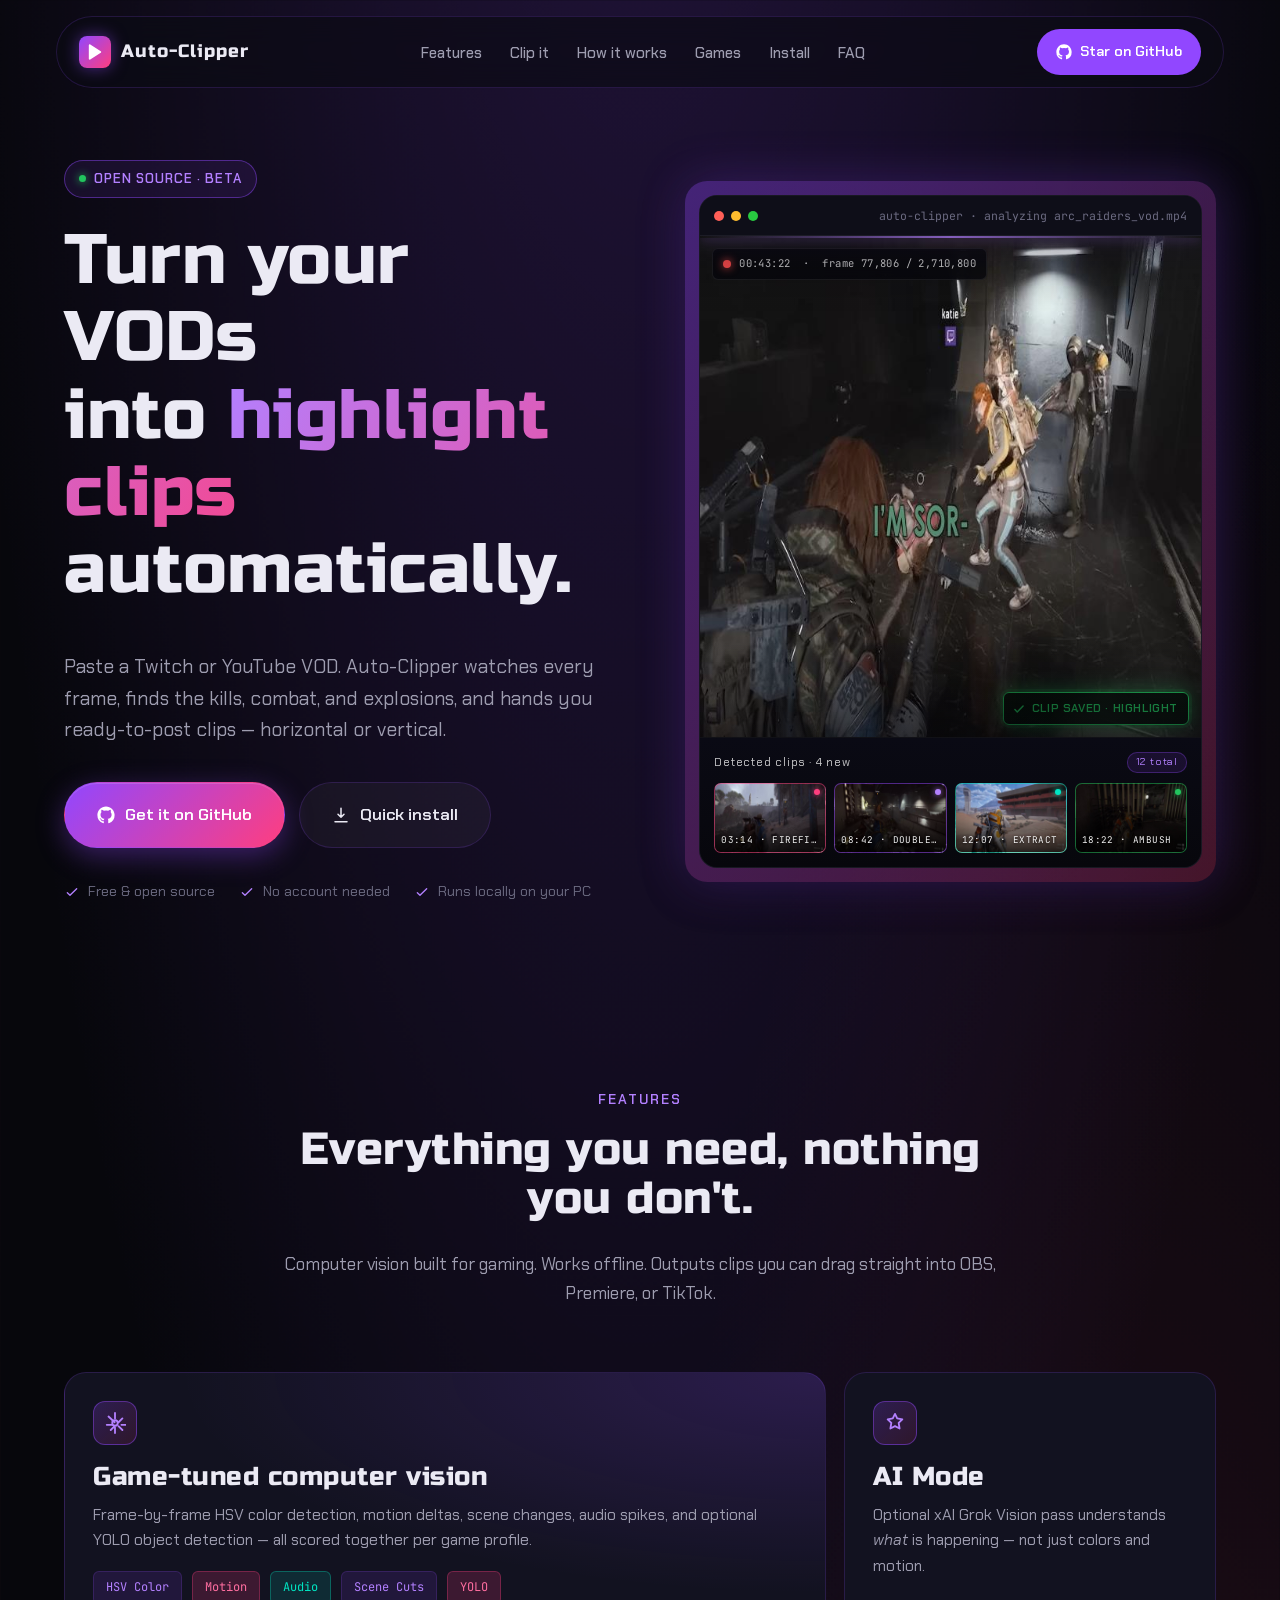
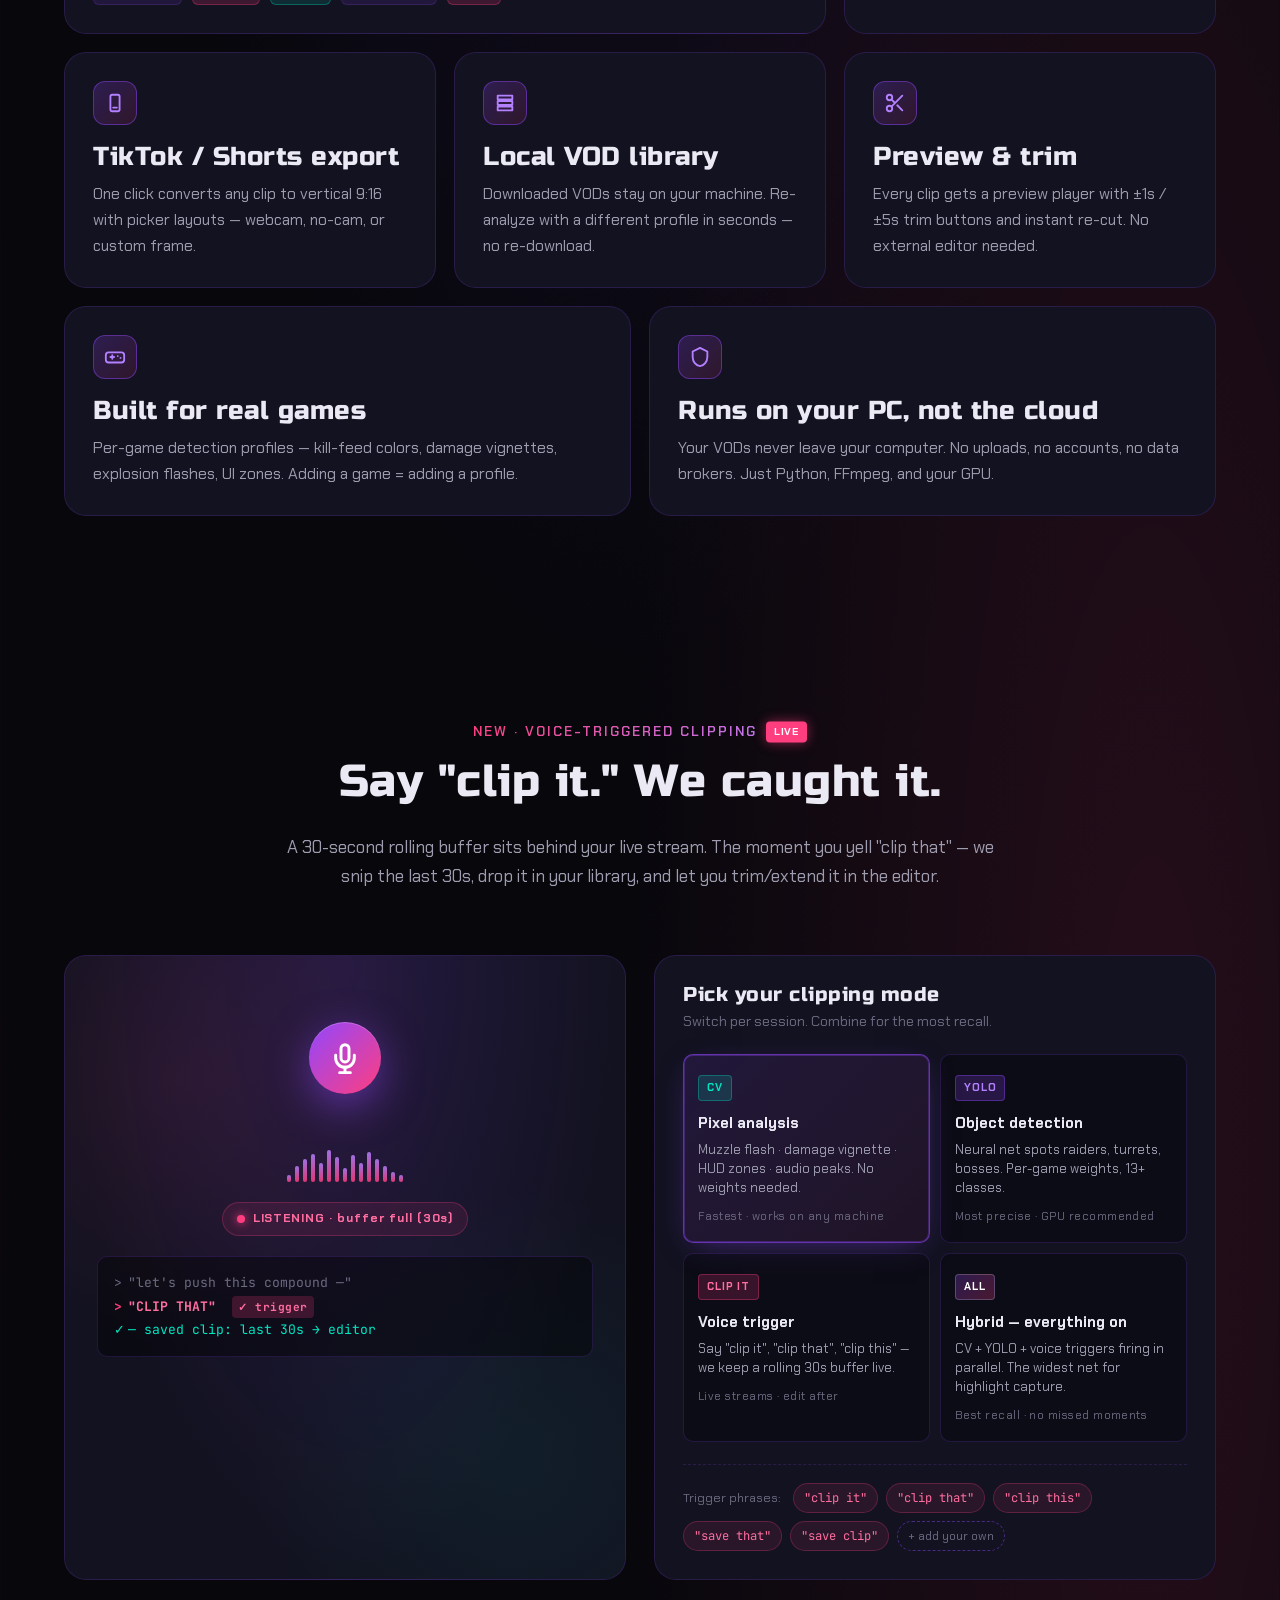
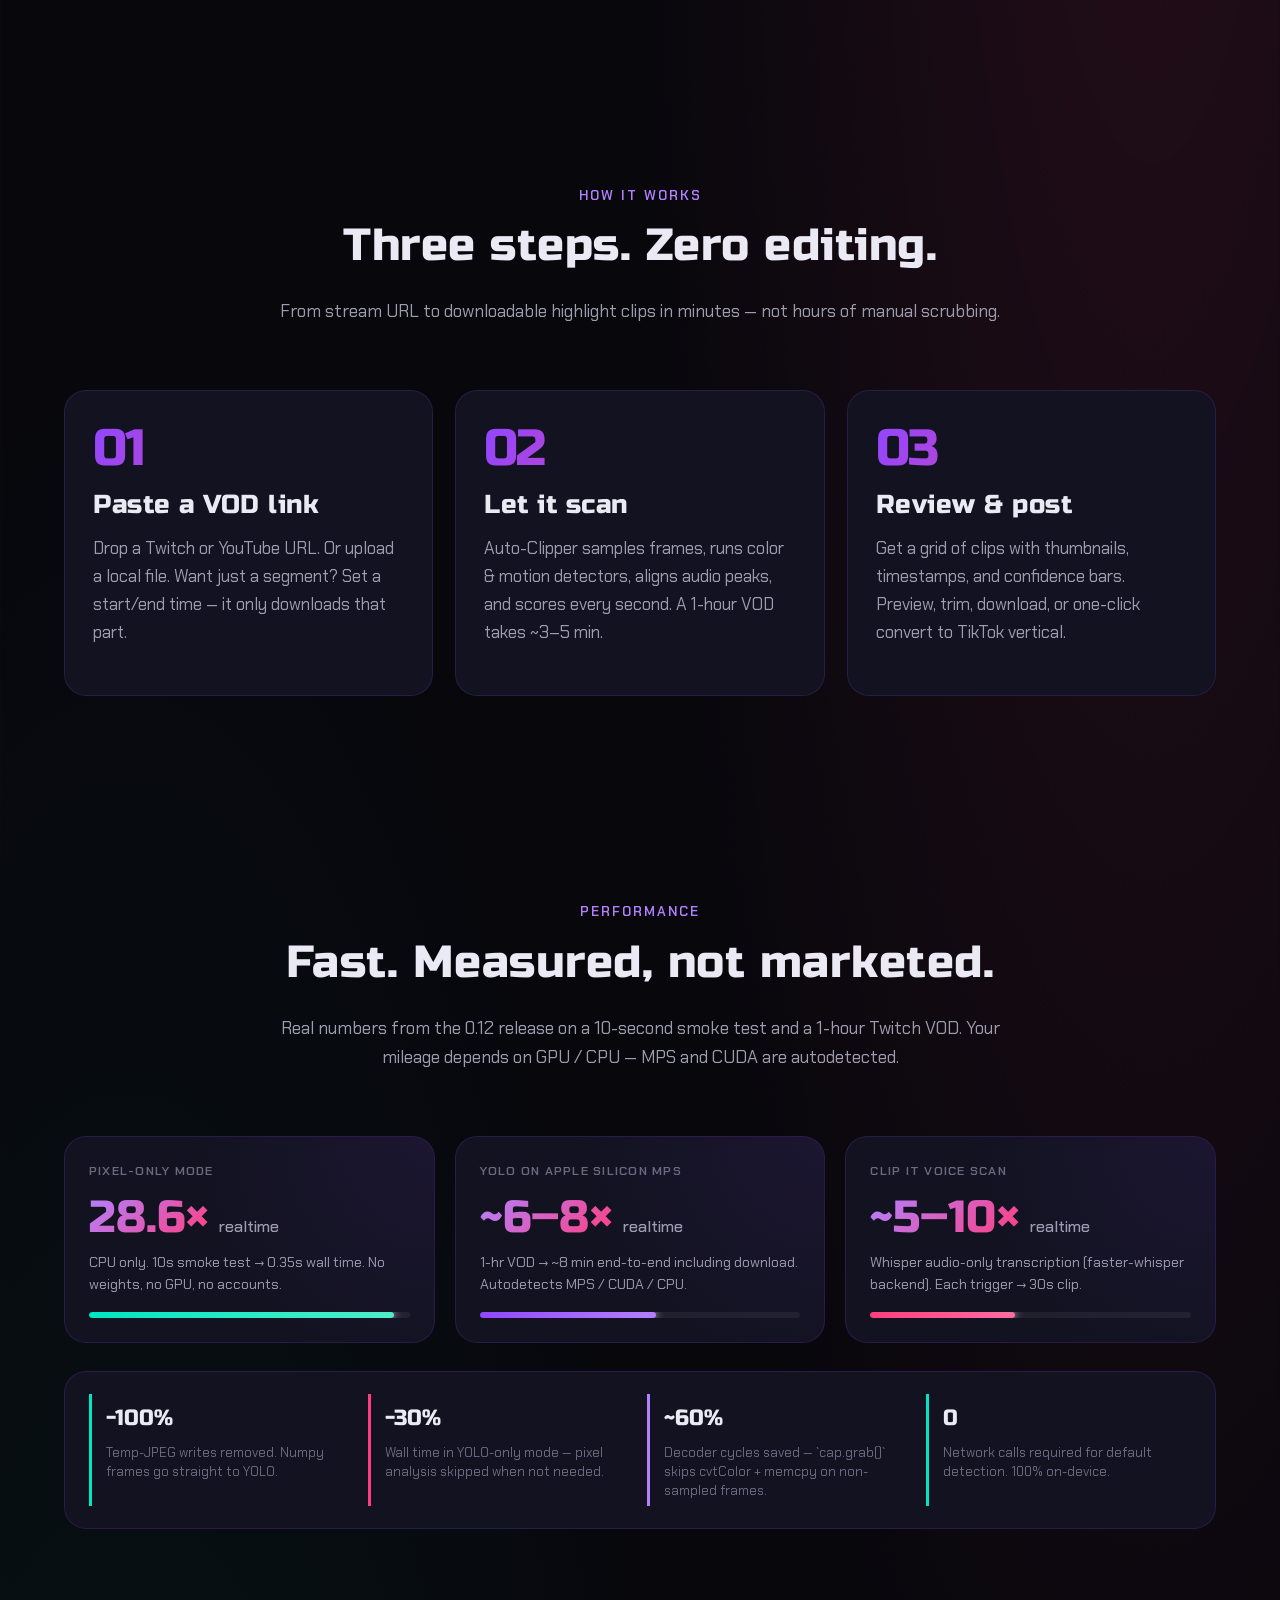
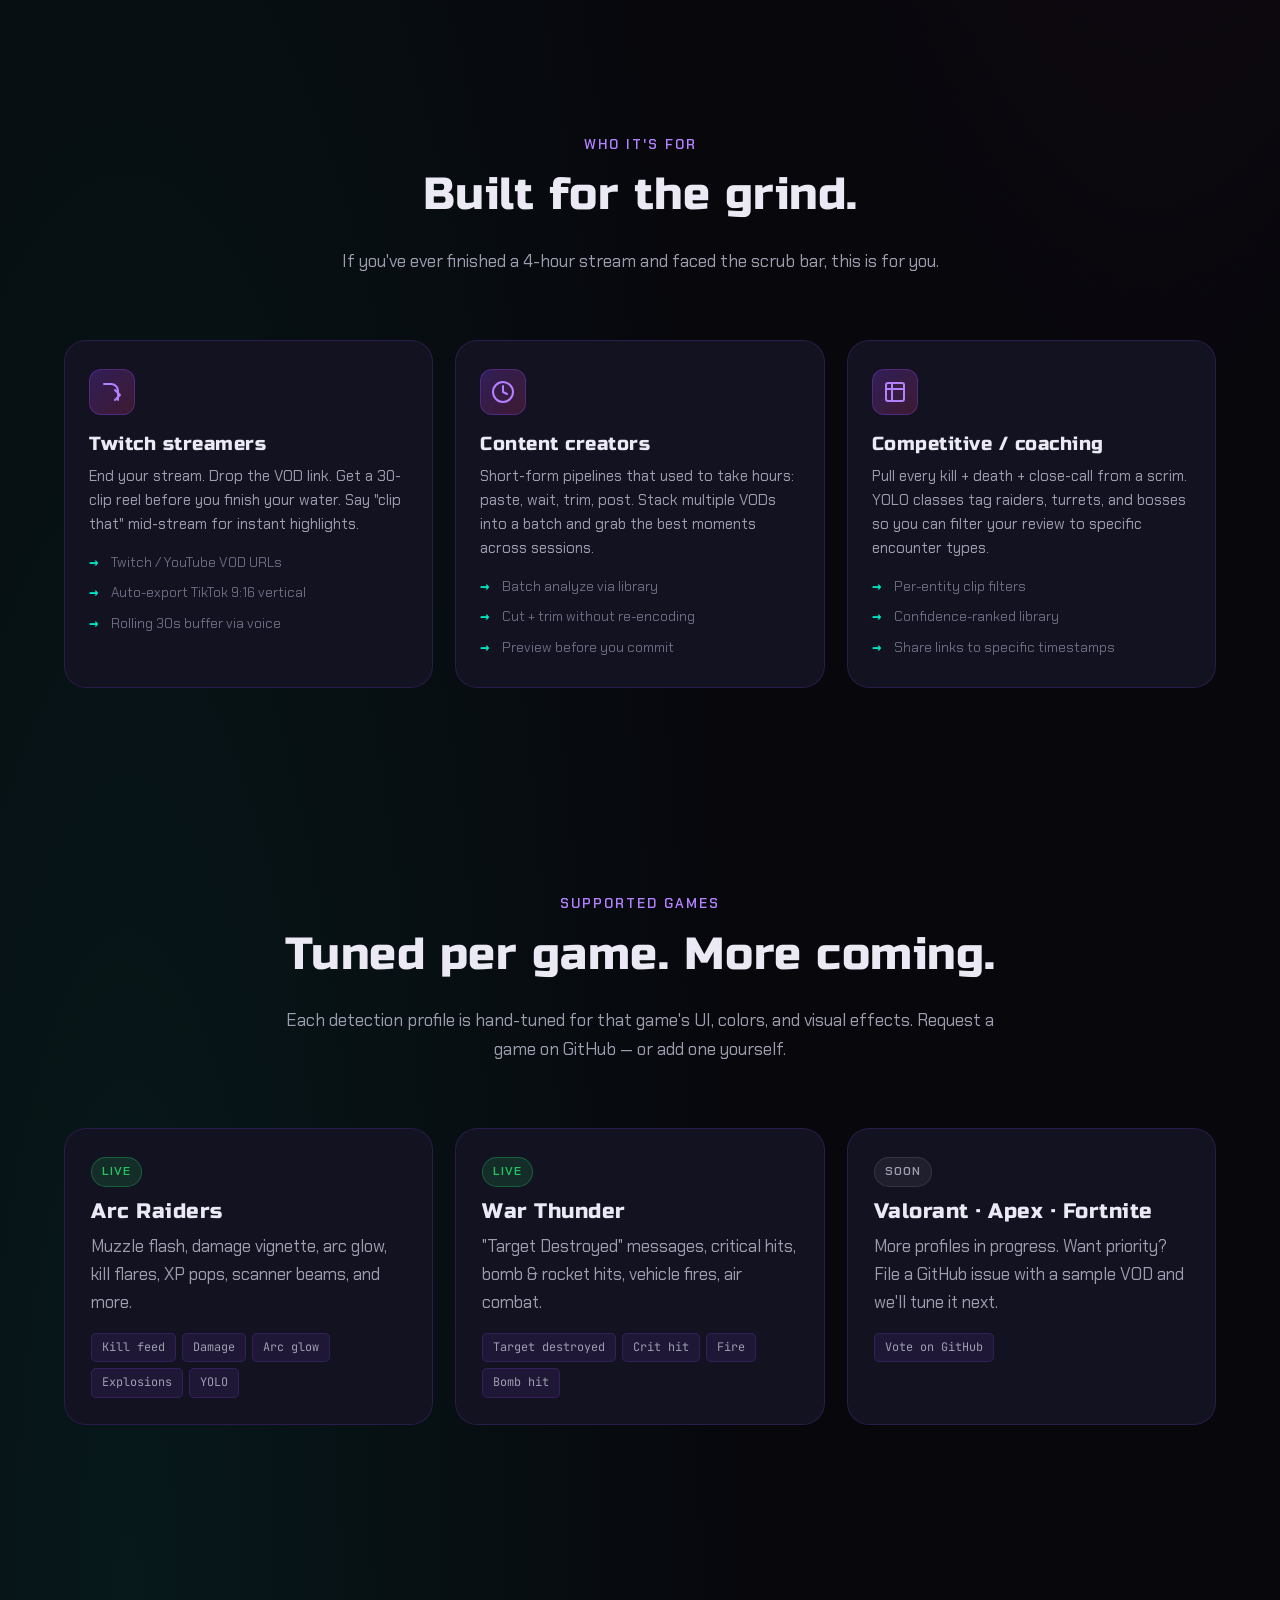
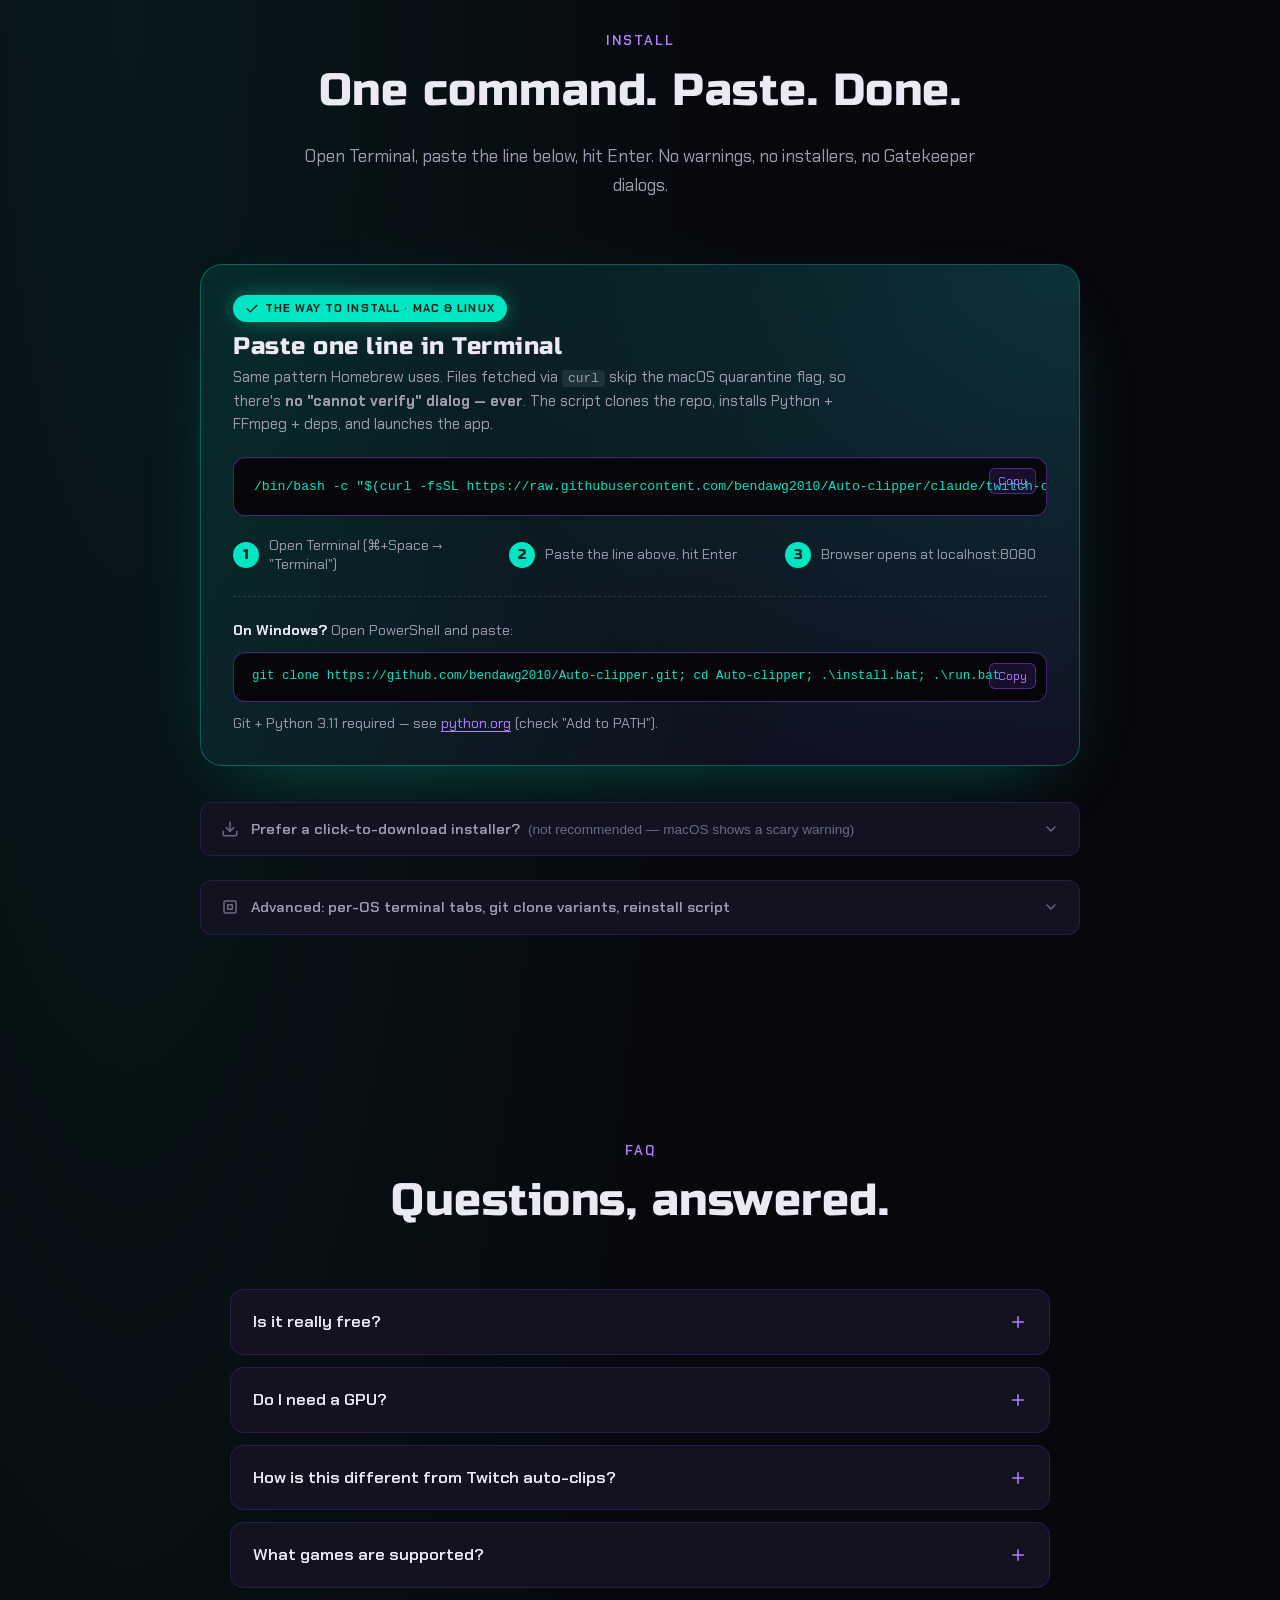
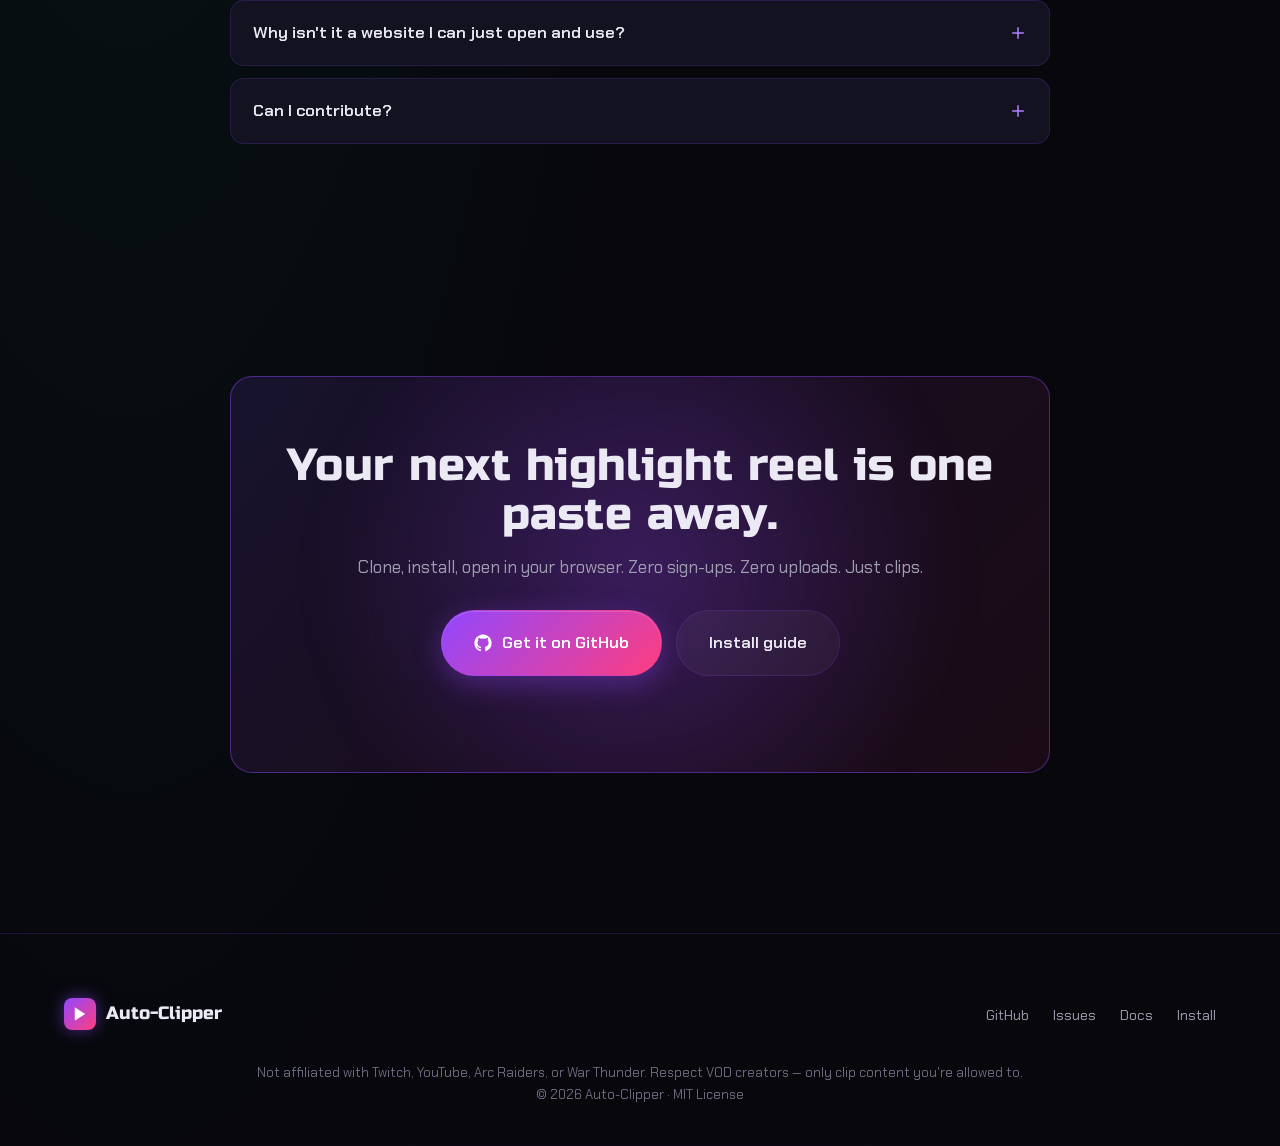
==== site/index.html @ 8f67a9a9 "Promote curl-pipe command over .pkg / .dmg / .exe downloads The installer downloads confused people " ====
<!DOCTYPE html>
<html lang="en">
<head>
  <meta charset="UTF-8" />
  <meta name="viewport" content="width=device-width, initial-scale=1.0" />
  <title>Auto-Clipper — Auto-find the best moments in your Twitch VODs</title>
  <meta name="description" content="Free open-source tool that auto-detects kills, combat, and explosions in your Twitch/YouTube VODs. Arc Raiders, War Thunder and more. Built-in TikTok/Shorts exporter." />
  <meta name="theme-color" content="#9147ff" />

  <meta property="og:title" content="Auto-Clipper — Free auto-highlight tool for Twitch/YouTube VODs" />
  <meta property="og:description" content="Paste a VOD link, get the highlight clips automatically. Open source. Built for gamers." />
  <meta property="og:type" content="website" />
  <meta property="og:url" content="https://auto-clipper.pages.dev/" />

  <meta name="twitter:card" content="summary_large_image" />
  <meta name="twitter:title" content="Auto-Clipper" />
  <meta name="twitter:description" content="Free open-source auto-highlight tool for Twitch/YouTube VODs." />

  <link rel="preconnect" href="https://fonts.googleapis.com" />
  <link rel="preconnect" href="https://fonts.gstatic.com" crossorigin />

  <link rel="icon" type="image/svg+xml" href="data:image/svg+xml;utf8,<svg xmlns='http://www.w3.org/2000/svg' viewBox='0 0 32 32'><defs><linearGradient id='g' x1='0' x2='1' y1='0' y2='1'><stop offset='0' stop-color='%239147ff'/><stop offset='1' stop-color='%23ff3e7f'/></linearGradient></defs><rect width='32' height='32' rx='8' fill='url(%23g)'/><path d='M11 10l10 6-10 6z' fill='white'/></svg>" />

  <link rel="stylesheet" href="styles.css?v=11" />
</head>
<body>

<!-- ============ NAV ============ -->
<nav class="nav" id="nav" aria-label="Primary">
  <a href="#top" class="nav__brand" aria-label="Auto-Clipper home">
    <span class="nav__logo" aria-hidden="true">
      <svg viewBox="0 0 24 24" fill="none" stroke="white" stroke-width="2.5" stroke-linecap="round" stroke-linejoin="round"><polygon points="5,3 19,12 5,21" fill="white"/></svg>
    </span>
    <span>Auto-Clipper</span>
  </a>

  <ul class="nav__links" id="navLinks">
    <li><a href="#features">Features</a></li>
    <li><a href="#voice">Clip it</a></li>
    <li><a href="#how">How it works</a></li>
    <li><a href="#games">Games</a></li>
    <li><a href="#install">Install</a></li>
    <li><a href="#faq">FAQ</a></li>
  </ul>

  <a class="nav__cta" href="https://github.com/bendawg2010/Auto-clipper" target="_blank" rel="noopener" aria-label="View Auto-Clipper on GitHub">
    <svg viewBox="0 0 24 24" fill="currentColor" aria-hidden="true"><path d="M12 .5C5.73.5.5 5.73.5 12a11.5 11.5 0 0 0 7.86 10.92c.58.11.79-.25.79-.56 0-.28-.01-1.2-.02-2.17-3.2.7-3.87-1.36-3.87-1.36-.53-1.35-1.3-1.71-1.3-1.71-1.06-.72.08-.71.08-.71 1.17.08 1.79 1.2 1.79 1.2 1.04 1.79 2.73 1.27 3.39.97.11-.76.41-1.28.74-1.57-2.56-.29-5.25-1.28-5.25-5.69 0-1.26.45-2.29 1.19-3.1-.12-.29-.52-1.47.11-3.07 0 0 .97-.31 3.18 1.18a11 11 0 0 1 5.8 0c2.21-1.49 3.17-1.18 3.17-1.18.64 1.6.24 2.78.12 3.07.74.81 1.18 1.84 1.18 3.1 0 4.42-2.69 5.39-5.26 5.68.42.36.8 1.07.8 2.16 0 1.56-.01 2.82-.01 3.2 0 .31.21.68.8.56A11.5 11.5 0 0 0 23.5 12C23.5 5.73 18.27.5 12 .5z"/></svg>
    <span class="btn-label">Star on GitHub</span>
  </a>

  <button class="nav__burger" id="navBurger" aria-label="Open menu" aria-expanded="false">
    <svg width="22" height="22" viewBox="0 0 24 24" fill="none" stroke="currentColor" stroke-width="2" stroke-linecap="round"><path d="M4 6h16M4 12h16M4 18h16"/></svg>
  </button>
</nav>

<!-- ============ HERO ============ -->
<header id="top" class="hero">
  <div class="container">
    <div class="hero__grid">
      <div>
        <span class="hero__eyebrow"><span class="dot"></span>Open Source · Beta</span>
        <h1>Turn your VODs into&nbsp;<span class="grad">highlight clips</span> automatically.</h1>
        <p class="hero__sub">Paste a Twitch or YouTube VOD. Auto-Clipper watches every frame, finds the kills, combat, and explosions, and hands you ready-to-post clips — horizontal or vertical.</p>

        <div class="hero__ctas">
          <a class="btn btn--primary btn--lg" href="https://github.com/bendawg2010/Auto-clipper" target="_blank" rel="noopener">
            <svg viewBox="0 0 24 24" fill="currentColor" aria-hidden="true"><path d="M12 .5C5.73.5.5 5.73.5 12a11.5 11.5 0 0 0 7.86 10.92c.58.11.79-.25.79-.56 0-.28-.01-1.2-.02-2.17-3.2.7-3.87-1.36-3.87-1.36-.53-1.35-1.3-1.71-1.3-1.71-1.06-.72.08-.71.08-.71 1.17.08 1.79 1.2 1.79 1.2 1.04 1.79 2.73 1.27 3.39.97.11-.76.41-1.28.74-1.57-2.56-.29-5.25-1.28-5.25-5.69 0-1.26.45-2.29 1.19-3.1-.12-.29-.52-1.47.11-3.07 0 0 .97-.31 3.18 1.18a11 11 0 0 1 5.8 0c2.21-1.49 3.17-1.18 3.17-1.18.64 1.6.24 2.78.12 3.07.74.81 1.18 1.84 1.18 3.1 0 4.42-2.69 5.39-5.26 5.68.42.36.8 1.07.8 2.16 0 1.56-.01 2.82-.01 3.2 0 .31.21.68.8.56A11.5 11.5 0 0 0 23.5 12C23.5 5.73 18.27.5 12 .5z"/></svg>
            Get it on GitHub
          </a>
          <a class="btn btn--ghost btn--lg" href="#install">
            <svg viewBox="0 0 24 24" fill="none" stroke="currentColor" stroke-width="2" stroke-linecap="round" stroke-linejoin="round" aria-hidden="true"><path d="M12 3v12m0 0l-4-4m4 4l4-4M4 21h16"/></svg>
            Quick install
          </a>
        </div>

        <div class="hero__meta">
          <span><svg viewBox="0 0 24 24" fill="none" stroke="currentColor" stroke-width="2" stroke-linecap="round" stroke-linejoin="round"><path d="M5 13l4 4L19 7"/></svg>Free &amp; open source</span>
          <span><svg viewBox="0 0 24 24" fill="none" stroke="currentColor" stroke-width="2" stroke-linecap="round" stroke-linejoin="round"><path d="M5 13l4 4L19 7"/></svg>No account needed</span>
          <span><svg viewBox="0 0 24 24" fill="none" stroke="currentColor" stroke-width="2" stroke-linecap="round" stroke-linejoin="round"><path d="M5 13l4 4L19 7"/></svg>Runs locally on your PC</span>
        </div>
      </div>

      <!-- Hero demo: real Arc Raiders gameplay + live detection overlay -->
      <div class="demo" aria-hidden="true">
        <div class="demo__frame">
          <div class="demo__bar">
            <span class="dot"></span><span class="dot"></span><span class="dot"></span>
            <span class="demo__url">auto-clipper · analyzing arc_raiders_vod.mp4</span>
          </div>
          <div class="demo__video">
            <img class="demo__scene" src="img/arc-hero.jpg" alt="Arc Raiders gameplay being analyzed by Auto-Clipper" width="640" height="640" />

            <!-- YOLO-style bounding boxes (coords from real training labels on this frame) -->
            <div class="yolo yolo--r1">
              <span class="yolo__label">raider · 97%</span>
            </div>
            <div class="yolo yolo--r2">
              <span class="yolo__label">raider · <span class="yolo__conf" data-start="72" data-end="94">72</span>%</span>
            </div>
            <div class="yolo yolo--r3">
              <span class="yolo__label">raider · 89%</span>
            </div>

            <!-- Status pills -->
            <div class="demo__timestamp">
              <span class="rec"></span>
              <span class="demo__ts-txt">00:43:22 &nbsp;·&nbsp; frame 77,806 / 2,710,800</span>
            </div>

            <div class="demo__detect">
              <svg viewBox="0 0 24 24" fill="none" stroke="currentColor" stroke-width="2.5" stroke-linecap="round" stroke-linejoin="round"><path d="M5 13l4 4L19 7"/></svg>
              CLIP SAVED · HIGHLIGHT
            </div>

            <div class="demo__scan"></div>
          </div>

          <div class="demo__clips">
            <div class="demo__clips-head">
              <span class="demo__clips-title">Detected clips · 4 new</span>
              <span class="demo__clips-count">12 total</span>
            </div>
            <div class="demo__clips-row">
              <div class="demo__clip demo__clip--1">
                <span class="demo__clip-dot"></span>
                <span class="demo__clip-label">03:14 · FIREFIGHT</span>
              </div>
              <div class="demo__clip demo__clip--2">
                <span class="demo__clip-dot"></span>
                <span class="demo__clip-label">08:42 · DOUBLE KILL</span>
              </div>
              <div class="demo__clip demo__clip--3">
                <span class="demo__clip-dot"></span>
                <span class="demo__clip-label">12:07 · EXTRACT</span>
              </div>
              <div class="demo__clip demo__clip--4">
                <span class="demo__clip-dot"></span>
                <span class="demo__clip-label">18:22 · AMBUSH</span>
              </div>
            </div>
          </div>
        </div>
      </div>
    </div>
  </div>
</header>

<!-- ============ FEATURES (BENTO) ============ -->
<section id="features">
  <div class="container">
    <div class="section__head">
      <span class="section__eyebrow">Features</span>
      <h2>Everything you need, nothing you don't.</h2>
      <p>Computer vision built for gaming. Works offline. Outputs clips you can drag straight into OBS, Premiere, or TikTok.</p>
    </div>

    <div class="bento">
      <!-- LARGE FEATURE CARD -->
      <div class="bento__item bento__a reveal">
        <div class="bento__icon">
          <svg viewBox="0 0 24 24" fill="none" stroke="currentColor" stroke-width="2" stroke-linecap="round" stroke-linejoin="round"><circle cx="12" cy="12" r="3"/><path d="M12 1v6m0 10v6m-9-9h6m10 0h6m-4.93-7.07l-4.24 4.24m-4.24 4.24l-4.24 4.24m12.72 0l-4.24-4.24m-4.24-4.24L4.93 4.93"/></svg>
        </div>
        <h3>Game-tuned computer vision</h3>
        <p>Frame-by-frame HSV color detection, motion deltas, scene changes, audio spikes, and optional YOLO object detection — all scored together per game profile.</p>
        <div class="mockup-feed">
          <span class="tag">HSV Color</span>
          <span class="tag cta">Motion</span>
          <span class="tag acc">Audio</span>
          <span class="tag">Scene Cuts</span>
          <span class="tag cta">YOLO</span>
        </div>
      </div>

      <!-- AI MODE -->
      <div class="bento__item bento__b reveal">
        <div class="bento__icon">
          <svg viewBox="0 0 24 24" fill="none" stroke="currentColor" stroke-width="2" stroke-linecap="round" stroke-linejoin="round"><path d="M12 2l2.4 4.86L20 8l-4 3.9L17 18l-5-2.63L7 18l1-6.1L4 8l5.6-1.14L12 2z"/></svg>
        </div>
        <h3>AI Mode</h3>
        <p>Optional xAI Grok Vision pass understands <em>what</em> is happening — not just colors and motion.</p>
      </div>

      <!-- TIKTOK -->
      <div class="bento__item bento__c reveal">
        <div class="bento__icon">
          <svg viewBox="0 0 24 24" fill="none" stroke="currentColor" stroke-width="2" stroke-linecap="round" stroke-linejoin="round"><rect x="7" y="3" width="10" height="18" rx="2"/><path d="M10 17h4"/></svg>
        </div>
        <h3>TikTok / Shorts export</h3>
        <p>One click converts any clip to vertical 9:16 with picker layouts — webcam, no-cam, or custom frame.</p>
      </div>

      <!-- LIBRARY -->
      <div class="bento__item bento__d reveal">
        <div class="bento__icon">
          <svg viewBox="0 0 24 24" fill="none" stroke="currentColor" stroke-width="2" stroke-linecap="round" stroke-linejoin="round"><path d="M4 4h16v4H4zM4 10h16v4H4zM4 16h16v4H4z"/></svg>
        </div>
        <h3>Local VOD library</h3>
        <p>Downloaded VODs stay on your machine. Re-analyze with a different profile in seconds — no re-download.</p>
      </div>

      <!-- TRIM -->
      <div class="bento__item bento__e reveal">
        <div class="bento__icon">
          <svg viewBox="0 0 24 24" fill="none" stroke="currentColor" stroke-width="2" stroke-linecap="round" stroke-linejoin="round"><circle cx="6" cy="6" r="3"/><circle cx="6" cy="18" r="3"/><path d="M20 4L8.12 15.88M14.47 14.48L20 20M8.12 8.12L12 12"/></svg>
        </div>
        <h3>Preview &amp; trim</h3>
        <p>Every clip gets a preview player with ±1s / ±5s trim buttons and instant re-cut. No external editor needed.</p>
      </div>

      <!-- GAMES -->
      <div class="bento__item bento__f reveal">
        <div class="bento__icon">
          <svg viewBox="0 0 24 24" fill="none" stroke="currentColor" stroke-width="2" stroke-linecap="round" stroke-linejoin="round"><rect x="2" y="7" width="20" height="11" rx="3"/><path d="M7 12h4M9 10v4M15 11h.01M18 13h.01"/></svg>
        </div>
        <h3>Built for real games</h3>
        <p>Per-game detection profiles — kill-feed colors, damage vignettes, explosion flashes, UI zones. Adding a game = adding a profile.</p>
      </div>

      <!-- PRIVACY -->
      <div class="bento__item bento__g reveal">
        <div class="bento__icon">
          <svg viewBox="0 0 24 24" fill="none" stroke="currentColor" stroke-width="2" stroke-linecap="round" stroke-linejoin="round"><path d="M12 2l8 4v6c0 5-3.5 9.5-8 10-4.5-.5-8-5-8-10V6l8-4z"/></svg>
        </div>
        <h3>Runs on your PC, not the cloud</h3>
        <p>Your VODs never leave your computer. No uploads, no accounts, no data brokers. Just Python, FFmpeg, and your GPU.</p>
      </div>
    </div>
  </div>
</section>

<!-- ============ CLIP IT — VOICE TRIGGER ============ -->
<section id="voice">
  <div class="container">
    <div class="section__head">
      <span class="section__eyebrow section__eyebrow--new">New · Voice-triggered clipping</span>
      <h2>Say "clip it." We caught it.</h2>
      <p>A 30-second rolling buffer sits behind your live stream. The moment you yell "clip that" — we snip the last 30s, drop it in your library, and let you trim/extend it in the editor.</p>
    </div>

    <div class="voice">
      <!-- LEFT: live listening mock -->
      <div class="voice__stage reveal">
        <div class="voice__mic">
          <div class="voice__mic-ring voice__mic-ring--1"></div>
          <div class="voice__mic-ring voice__mic-ring--2"></div>
          <div class="voice__mic-ring voice__mic-ring--3"></div>
          <div class="voice__mic-icon">
            <svg viewBox="0 0 24 24" fill="none" stroke="currentColor" stroke-width="2.2" stroke-linecap="round" stroke-linejoin="round">
              <path d="M12 2a3 3 0 0 0-3 3v7a3 3 0 0 0 6 0V5a3 3 0 0 0-3-3z"/>
              <path d="M19 10v2a7 7 0 0 1-14 0v-2"/>
              <line x1="12" y1="19" x2="12" y2="23"/>
              <line x1="8" y1="23" x2="16" y2="23"/>
            </svg>
          </div>
        </div>

        <div class="voice__waveform">
          <span></span><span></span><span></span><span></span><span></span><span></span><span></span><span></span><span></span><span></span><span></span><span></span><span></span><span></span><span></span>
        </div>

        <div class="voice__status">
          <span class="voice__status-dot"></span>
          <span class="voice__status-label">LISTENING · buffer full (30s)</span>
        </div>

        <ul class="voice__transcript">
          <li class="voice__line voice__line--ambient">"let's push this compound —"</li>
          <li class="voice__line voice__line--trigger">"CLIP THAT" <span class="voice__tag">✓ trigger</span></li>
          <li class="voice__line voice__line--snap">— saved clip: last 30s → editor</li>
        </ul>
      </div>

      <!-- RIGHT: mode selector -->
      <div class="modes reveal">
        <h3 class="modes__title">Pick your clipping mode</h3>
        <p class="modes__sub">Switch per session. Combine for the most recall.</p>

        <div class="modes__grid">
          <label class="mode">
            <input type="radio" name="mode" value="cv" checked>
            <div class="mode__card">
              <div class="mode__badge mode__badge--cv">CV</div>
              <div class="mode__name">Pixel analysis</div>
              <div class="mode__desc">Muzzle flash · damage vignette · HUD zones · audio peaks. No weights needed.</div>
              <div class="mode__meta">Fastest · works on any machine</div>
            </div>
          </label>

          <label class="mode">
            <input type="radio" name="mode" value="yolo">
            <div class="mode__card">
              <div class="mode__badge mode__badge--yolo">YOLO</div>
              <div class="mode__name">Object detection</div>
              <div class="mode__desc">Neural net spots raiders, turrets, bosses. Per-game weights, 13+ classes.</div>
              <div class="mode__meta">Most precise · GPU recommended</div>
            </div>
          </label>

          <label class="mode">
            <input type="radio" name="mode" value="voice">
            <div class="mode__card">
              <div class="mode__badge mode__badge--voice">CLIP IT</div>
              <div class="mode__name">Voice trigger</div>
              <div class="mode__desc">Say "clip it", "clip that", "clip this" — we keep a rolling 30s buffer live.</div>
              <div class="mode__meta">Live streams · edit after</div>
            </div>
          </label>

          <label class="mode">
            <input type="radio" name="mode" value="hybrid">
            <div class="mode__card">
              <div class="mode__badge mode__badge--hybrid">ALL</div>
              <div class="mode__name">Hybrid — everything on</div>
              <div class="mode__desc">CV + YOLO + voice triggers firing in parallel. The widest net for highlight capture.</div>
              <div class="mode__meta">Best recall · no missed moments</div>
            </div>
          </label>
        </div>

        <div class="modes__phrases">
          <span class="modes__phrase-label">Trigger phrases:</span>
          <span class="modes__chip">"clip it"</span>
          <span class="modes__chip">"clip that"</span>
          <span class="modes__chip">"clip this"</span>
          <span class="modes__chip">"save that"</span>
          <span class="modes__chip">"save clip"</span>
          <span class="modes__chip modes__chip--editable">+ add your own</span>
        </div>
      </div>
    </div>
  </div>
</section>

<!-- ============ HOW IT WORKS ============ -->
<section id="how">
  <div class="container">
    <div class="section__head">
      <span class="section__eyebrow">How it works</span>
      <h2>Three steps. Zero editing.</h2>
      <p>From stream URL to downloadable highlight clips in minutes — not hours of manual scrubbing.</p>
    </div>

    <div class="steps">
      <div class="step reveal">
        <div class="step__num">01</div>
        <h3>Paste a VOD link</h3>
        <p>Drop a Twitch or YouTube URL. Or upload a local file. Want just a segment? Set a start/end time — it only downloads that part.</p>
      </div>
      <div class="step reveal">
        <div class="step__num">02</div>
        <h3>Let it scan</h3>
        <p>Auto-Clipper samples frames, runs color &amp; motion detectors, aligns audio peaks, and scores every second. A 1-hour VOD takes ~3–5 min.</p>
      </div>
      <div class="step reveal">
        <div class="step__num">03</div>
        <h3>Review &amp; post</h3>
        <p>Get a grid of clips with thumbnails, timestamps, and confidence bars. Preview, trim, download, or one-click convert to TikTok vertical.</p>
      </div>
    </div>
  </div>
</section>

<!-- ============ PERFORMANCE ============ -->
<section id="perf">
  <div class="container">
    <div class="section__head">
      <span class="section__eyebrow">Performance</span>
      <h2>Fast. Measured, not marketed.</h2>
      <p>Real numbers from the 0.12 release on a 10-second smoke test and a 1-hour Twitch VOD. Your mileage depends on GPU / CPU — MPS and CUDA are autodetected.</p>
    </div>

    <div class="perf">
      <div class="perf__card reveal">
        <div class="perf__label">Pixel-only mode</div>
        <div class="perf__metric"><span class="perf__num">28.6×</span><span class="perf__unit">realtime</span></div>
        <div class="perf__desc">CPU only. 10s smoke test → 0.35s wall time. No weights, no GPU, no accounts.</div>
        <div class="perf__bar"><div class="perf__fill" style="width:95%; background:linear-gradient(90deg,var(--accent),#4ef0c9)"></div></div>
      </div>
      <div class="perf__card reveal">
        <div class="perf__label">YOLO on Apple Silicon MPS</div>
        <div class="perf__metric"><span class="perf__num">~6–8×</span><span class="perf__unit">realtime</span></div>
        <div class="perf__desc">1-hr VOD → ~8 min end-to-end including download. Autodetects MPS / CUDA / CPU.</div>
        <div class="perf__bar"><div class="perf__fill" style="width:55%; background:linear-gradient(90deg,var(--primary),var(--primary-hi))"></div></div>
      </div>
      <div class="perf__card reveal">
        <div class="perf__label">Clip It voice scan</div>
        <div class="perf__metric"><span class="perf__num">~5–10×</span><span class="perf__unit">realtime</span></div>
        <div class="perf__desc">Whisper audio-only transcription (faster-whisper backend). Each trigger → 30s clip.</div>
        <div class="perf__bar"><div class="perf__fill" style="width:45%; background:linear-gradient(90deg,var(--cta),var(--cta-hi))"></div></div>
      </div>
    </div>

    <div class="perf__details reveal">
      <div class="perf__detail">
        <div class="perf__detail-num">-100%</div>
        <div class="perf__detail-desc">Temp-JPEG writes removed. Numpy frames go straight to YOLO.</div>
      </div>
      <div class="perf__detail">
        <div class="perf__detail-num">-30%</div>
        <div class="perf__detail-desc">Wall time in YOLO-only mode — pixel analysis skipped when not needed.</div>
      </div>
      <div class="perf__detail">
        <div class="perf__detail-num">~60%</div>
        <div class="perf__detail-desc">Decoder cycles saved — `cap.grab()` skips cvtColor + memcpy on non-sampled frames.</div>
      </div>
      <div class="perf__detail">
        <div class="perf__detail-num">0</div>
        <div class="perf__detail-desc">Network calls required for default detection. 100% on-device.</div>
      </div>
    </div>
  </div>
</section>

<!-- ============ USE CASES ============ -->
<section id="usecases">
  <div class="container">
    <div class="section__head">
      <span class="section__eyebrow">Who it's for</span>
      <h2>Built for the grind.</h2>
      <p>If you've ever finished a 4-hour stream and faced the scrub bar, this is for you.</p>
    </div>

    <div class="usecases">
      <div class="usecase reveal">
        <div class="usecase__icon">
          <svg viewBox="0 0 24 24" fill="none" stroke="currentColor" stroke-width="2" stroke-linecap="round" stroke-linejoin="round"><path d="M15 10l5 5-5 5"/><path d="M4 4h7a7 7 0 0 1 7 7v9"/></svg>
        </div>
        <h3>Twitch streamers</h3>
        <p>End your stream. Drop the VOD link. Get a 30-clip reel before you finish your water. Say "clip that" mid-stream for instant highlights.</p>
        <ul>
          <li>Twitch / YouTube VOD URLs</li>
          <li>Auto-export TikTok 9:16 vertical</li>
          <li>Rolling 30s buffer via voice</li>
        </ul>
      </div>
      <div class="usecase reveal">
        <div class="usecase__icon">
          <svg viewBox="0 0 24 24" fill="none" stroke="currentColor" stroke-width="2" stroke-linecap="round" stroke-linejoin="round"><circle cx="12" cy="12" r="10"/><path d="M12 6v6l4 2"/></svg>
        </div>
        <h3>Content creators</h3>
        <p>Short-form pipelines that used to take hours: paste, wait, trim, post. Stack multiple VODs into a batch and grab the best moments across sessions.</p>
        <ul>
          <li>Batch analyze via library</li>
          <li>Cut + trim without re-encoding</li>
          <li>Preview before you commit</li>
        </ul>
      </div>
      <div class="usecase reveal">
        <div class="usecase__icon">
          <svg viewBox="0 0 24 24" fill="none" stroke="currentColor" stroke-width="2" stroke-linecap="round" stroke-linejoin="round"><rect x="3" y="3" width="18" height="18" rx="2"/><path d="M3 9h18M9 3v18"/></svg>
        </div>
        <h3>Competitive / coaching</h3>
        <p>Pull every kill + death + close-call from a scrim. YOLO classes tag raiders, turrets, and bosses so you can filter your review to specific encounter types.</p>
        <ul>
          <li>Per-entity clip filters</li>
          <li>Confidence-ranked library</li>
          <li>Share links to specific timestamps</li>
        </ul>
      </div>
    </div>
  </div>
</section>

<!-- ============ GAMES ============ -->
<section id="games">
  <div class="container">
    <div class="section__head">
      <span class="section__eyebrow">Supported games</span>
      <h2>Tuned per game. More coming.</h2>
      <p>Each detection profile is hand-tuned for that game's UI, colors, and visual effects. Request a game on GitHub — or add one yourself.</p>
    </div>

    <div class="games">
      <div class="game reveal">
        <span class="game__tag">Live</span>
        <h3>Arc Raiders</h3>
        <p>Muzzle flash, damage vignette, arc glow, kill flares, XP pops, scanner beams, and more.</p>
        <ul>
          <li>Kill feed</li><li>Damage</li><li>Arc glow</li><li>Explosions</li><li>YOLO</li>
        </ul>
      </div>
      <div class="game reveal">
        <span class="game__tag">Live</span>
        <h3>War Thunder</h3>
        <p>"Target Destroyed" messages, critical hits, bomb &amp; rocket hits, vehicle fires, air combat.</p>
        <ul>
          <li>Target destroyed</li><li>Crit hit</li><li>Fire</li><li>Bomb hit</li>
        </ul>
      </div>
      <div class="game reveal">
        <span class="game__tag soon">Soon</span>
        <h3>Valorant · Apex · Fortnite</h3>
        <p>More profiles in progress. Want priority? File a GitHub issue with a sample VOD and we'll tune it next.</p>
        <ul>
          <li>Vote on GitHub</li>
        </ul>
      </div>
    </div>
  </div>
</section>

<!-- ============ INSTALL ============ -->
<section id="install">
  <div class="container">
    <div class="section__head">
      <span class="section__eyebrow">Install</span>
      <h2>One command. Paste. Done.</h2>
      <p>Open Terminal, paste the line below, hit Enter. No warnings, no installers, no Gatekeeper dialogs.</p>
    </div>

    <!-- PRIMARY: curl-pipe one-liner — bypasses Gatekeeper entirely -->
    <div class="curl-install reveal">
      <div class="curl-install__head">
        <div class="curl-install__badge">
          <svg viewBox="0 0 24 24" fill="none" stroke="currentColor" stroke-width="2.2" stroke-linecap="round" stroke-linejoin="round"><path d="M20 6L9 17l-5-5"/></svg>
          The way to install · Mac &amp; Linux
        </div>
        <h3>Paste one line in Terminal</h3>
        <p>Same pattern Homebrew uses. Files fetched via <code>curl</code> skip the macOS quarantine flag, so there's <strong>no "cannot verify" dialog — ever</strong>. The script clones the repo, installs Python + FFmpeg + deps, and launches the app.</p>
      </div>
      <div class="curl-install__code">
        <button class="copy-btn" type="button">Copy</button>
        <code>/bin/bash -c "$(curl -fsSL https://raw.githubusercontent.com/bendawg2010/Auto-clipper/claude/twitch-clip-analyzer-MPT08/install-remote.sh)"</code>
      </div>
      <div class="curl-install__steps">
        <div class="curl-install__step"><span>1</span> Open Terminal (⌘+Space → "Terminal")</div>
        <div class="curl-install__step"><span>2</span> Paste the line above, hit Enter</div>
        <div class="curl-install__step"><span>3</span> Browser opens at localhost:8080</div>
      </div>
      <div class="curl-install__windows">
        <strong>On Windows?</strong> Open PowerShell and paste:
        <div class="curl-install__code curl-install__code--small">
          <button class="copy-btn" type="button">Copy</button>
          <code>git clone https://github.com/bendawg2010/Auto-clipper.git; cd Auto-clipper; .\install.bat; .\run.bat</code>
        </div>
        Git + Python 3.11 required — see <a href="https://www.python.org/downloads/" target="_blank" rel="noopener">python.org</a> (check "Add to PATH").
      </div>
    </div>

    <!-- Direct installer downloads (collapsed — alternate flow) -->
    <details class="dl-alt reveal">
      <summary class="dl-alt__summary">
        <svg viewBox="0 0 24 24" fill="none" stroke="currentColor" stroke-width="2" stroke-linecap="round" stroke-linejoin="round"><path d="M21 15v4a2 2 0 0 1-2 2H5a2 2 0 0 1-2-2v-4"/><polyline points="7 10 12 15 17 10"/><line x1="12" y1="15" x2="12" y2="3"/></svg>
        <span>Prefer a click-to-download installer? <span class="dl-alt__note">(not recommended — macOS shows a scary warning)</span></span>
        <svg class="dl-alt__chev" viewBox="0 0 24 24" fill="none" stroke="currentColor" stroke-width="2" stroke-linecap="round" stroke-linejoin="round"><polyline points="6 9 12 15 18 9"/></svg>
      </summary>
      <div class="dl reveal">
      <div class="dl__head">
        <div class="dl__eyebrow">One-click installer</div>
        <div class="dl__sub">No terminal needed. Double-click, drag to Applications, done.</div>
      </div>
      <div class="dl__grid">
        <a class="dl__card" href="https://github.com/bendawg2010/Auto-clipper/releases/download/v0.12.0/Auto-Clipper-v0.12.0.pkg" rel="noopener" data-os="mac">
          <div class="dl__logo" aria-hidden="true">
            <svg viewBox="0 0 24 24" fill="currentColor"><path d="M17.05 20.28c-.98.95-2.05.88-3.08.45-1.09-.46-2.09-.48-3.24 0-1.44.62-2.2.44-3.06-.4C2.79 15.25 3.51 8.38 8.81 8.13c1.3.06 2.22.72 2.99.78 1.17-.24 2.28-.93 3.5-.84 1.46.13 2.55.71 3.28 1.78-2.88 1.74-2.23 5.68.94 7.17-.72 1.53-1.81 2.8-2.47 3.26M12.03 8.13c-.14-2.08 1.54-3.81 3.48-3.98.27 2.4-2.18 4.1-3.48 3.98"/></svg>
          </div>
          <div class="dl__meta">
            <div class="dl__label">Download for Mac</div>
            <div class="dl__ext">.pkg installer · signed · Apple Silicon + Intel · v0.12.0</div>
          </div>
          <div class="dl__arrow">
            <svg viewBox="0 0 24 24" fill="none" stroke="currentColor" stroke-width="2" stroke-linecap="round" stroke-linejoin="round"><path d="M12 5v14M19 12l-7 7-7-7"/></svg>
          </div>
        </a>

        <a class="dl__card" href="https://github.com/bendawg2010/Auto-clipper/releases/download/v0.12.0/Auto-Clipper-v0.12.0-windows.zip" rel="noopener" data-os="win">
          <div class="dl__logo" aria-hidden="true">
            <svg viewBox="0 0 24 24" fill="currentColor"><path d="M3 5.1L10.5 4v7.6H3V5.1zm0 13.8L10.5 20v-7.5H3v6.4zm8.5 1.2L21 21.5V12.5h-9.5v7.6zm0-17L21 2.5V11.5h-9.5V3.1z"/></svg>
          </div>
          <div class="dl__meta">
            <div class="dl__label">Download for Windows</div>
            <div class="dl__ext">.zip portable · double-click Auto-Clipper.bat</div>
          </div>
          <div class="dl__arrow">
            <svg viewBox="0 0 24 24" fill="none" stroke="currentColor" stroke-width="2" stroke-linecap="round" stroke-linejoin="round"><path d="M12 5v14M19 12l-7 7-7-7"/></svg>
          </div>
        </a>

        <a class="dl__card" href="https://github.com/bendawg2010/Auto-clipper/releases/download/v0.12.0/Auto-Clipper-v0.12.0-source.tar.gz" rel="noopener" data-os="linux">
          <div class="dl__logo" aria-hidden="true">
            <svg viewBox="0 0 24 24" fill="currentColor"><path d="M12.504.022c-.7 0-1.26.541-1.26 1.226v2.02c-.22-.076-.434-.178-.664-.178-.523-.001-1.006.26-1.302.685-1.06 1.54-1.566 3.394-1.6 5.236-.87 1.058-1.53 2.318-1.71 3.81-.09.78.04 1.514.25 2.16.21.65.5 1.227.83 1.58.66.74 1.29 1.13 1.55 1.41.25.27.27.4.27.5v1.21c0 .76.5 1.23 1.23 1.23h5.22c.73 0 1.23-.47 1.23-1.23v-1.21c0-.1.02-.23.27-.5.26-.28.89-.67 1.55-1.41.33-.36.62-.93.83-1.58.21-.65.34-1.38.25-2.17-.18-1.5-.85-2.76-1.72-3.82-.03-1.84-.55-3.69-1.61-5.22-.3-.43-.78-.7-1.31-.68-.23 0-.44.1-.66.18V1.26c0-.68-.56-1.23-1.26-1.23h-.13z"/></svg>
          </div>
          <div class="dl__meta">
            <div class="dl__label">Download for Linux</div>
            <div class="dl__ext">source .tar.gz · extract + ./install.sh</div>
          </div>
          <div class="dl__arrow">
            <svg viewBox="0 0 24 24" fill="none" stroke="currentColor" stroke-width="2" stroke-linecap="round" stroke-linejoin="round"><path d="M12 5v14M19 12l-7 7-7-7"/></svg>
          </div>
        </a>
      </div>
      <div class="dl__note">
        Latest: <strong>v0.12.0</strong> · direct links from the
        <a href="https://github.com/bendawg2010/Auto-clipper/releases" target="_blank" rel="noopener">GitHub Releases page</a>.
        Mac DMG contains <code>Install Auto-Clipper.command</code>. Windows ZIP extracts → double-click <code>Auto-Clipper.bat</code>. No terminal needed.
      </div>

      <div class="dl__gatekeeper">
        <div class="dl__gk-icon">
          <svg viewBox="0 0 24 24" fill="none" stroke="currentColor" stroke-width="2" stroke-linecap="round" stroke-linejoin="round"><path d="M12 9v4M12 17h.01M10.29 3.86L1.82 18a2 2 0 0 0 1.71 3h16.94a2 2 0 0 0 1.71-3L13.71 3.86a2 2 0 0 0-3.42 0z"/></svg>
        </div>
        <div class="dl__gk-body">
          <strong>Mac blocks the .pkg on first launch?</strong> It's ad-hoc signed but not Apple-notarized (we don't pay the $99/yr Developer tax). When macOS shows <em>"Apple could not verify…"</em>: click <strong>Done</strong>, then open <strong>System Settings → Privacy &amp; Security</strong>, scroll to the "Auto-Clipper was blocked" message, and click <strong>"Open Anyway"</strong>. You only do this once. Or just <strong>use the Terminal command above</strong> and skip the dance entirely. Full source: <a href="https://github.com/bendawg2010/Auto-clipper" target="_blank" rel="noopener">github.com/bendawg2010/Auto-clipper</a>.
        </div>
      </div>
    </div>
    </details>

    <!-- Platform tabs (also an alternate — collapsed) -->
    <details class="install2-alt">
      <summary class="dl-alt__summary">
        <svg viewBox="0 0 24 24" fill="none" stroke="currentColor" stroke-width="2" stroke-linecap="round" stroke-linejoin="round"><rect x="4" y="4" width="16" height="16" rx="2"/><path d="M9 9h6v6H9z"/></svg>
        <span>Advanced: per-OS terminal tabs, git clone variants, reinstall script</span>
        <svg class="dl-alt__chev" viewBox="0 0 24 24" fill="none" stroke="currentColor" stroke-width="2" stroke-linecap="round" stroke-linejoin="round"><polyline points="6 9 12 15 18 9"/></svg>
      </summary>
    <div class="install2 reveal">
    <div class="install2 reveal">
      <div class="install2__tabs" role="tablist">
        <button class="install2__tab is-active" data-os="mac" role="tab">
          <svg viewBox="0 0 24 24" fill="currentColor"><path d="M17.05 20.28c-.98.95-2.05.88-3.08.45-1.09-.46-2.09-.48-3.24 0-1.44.62-2.2.44-3.06-.4C2.79 15.25 3.51 8.38 8.81 8.13c1.3.06 2.22.72 2.99.78 1.17-.24 2.28-.93 3.5-.84 1.46.13 2.55.71 3.28 1.78-2.88 1.74-2.23 5.68.94 7.17-.72 1.53-1.81 2.8-2.47 3.26M12.03 8.13c-.14-2.08 1.54-3.81 3.48-3.98.27 2.4-2.18 4.1-3.48 3.98"/></svg>
          macOS
        </button>
        <button class="install2__tab" data-os="win" role="tab">
          <svg viewBox="0 0 24 24" fill="currentColor"><path d="M3 5.1L10.5 4v7.6H3V5.1zm0 13.8L10.5 20v-7.5H3v6.4zm8.5 1.2L21 21.5V12.5h-9.5v7.6zm0-17L21 2.5V11.5h-9.5V3.1z"/></svg>
          Windows
        </button>
        <button class="install2__tab" data-os="linux" role="tab">
          <svg viewBox="0 0 24 24" fill="currentColor"><path d="M12.504.022c-.7 0-1.26.541-1.26 1.226v2.02c-.22-.076-.434-.178-.664-.178-.523-.001-1.006.26-1.302.685-1.06 1.54-1.566 3.394-1.6 5.236-.87 1.058-1.53 2.318-1.71 3.81-.09.78.04 1.514.25 2.16.21.65.5 1.227.83 1.58.66.74 1.29 1.13 1.55 1.41.25.27.27.4.27.5v1.21c0 .76.5 1.23 1.23 1.23h5.22c.73 0 1.23-.47 1.23-1.23v-1.21c0-.1.02-.23.27-.5.26-.28.89-.67 1.55-1.41.33-.36.62-.93.83-1.58.21-.65.34-1.38.25-2.17-.18-1.5-.85-2.76-1.72-3.82-.03-1.84-.55-3.69-1.61-5.22-.3-.43-.78-.7-1.31-.68-.23 0-.44.1-.66.18V1.26c0-.68-.56-1.23-1.26-1.23h-.13z"/></svg>
          Linux
        </button>
      </div>

      <div class="install2__panels">
        <!-- macOS -->
        <div class="install2__panel is-active" data-panel="mac">
          <div class="install2__hint">First time on Mac? <a href="https://brew.sh" target="_blank" rel="noopener">Install Homebrew</a> — that's it. Everything else is automatic. <strong>Already cloned?</strong> This command updates + runs.</div>
          <div class="install2__code">
            <button class="copy-btn" type="button">Copy</button>
            <code><span class="c"># paste into Terminal — safe to re-run</span>
git clone https://github.com/bendawg2010/<span class="v">Auto-clipper</span>.git 2&gt;/dev/null || git -C Auto-clipper pull &amp;&amp; cd Auto-clipper &amp;&amp; ./install.sh &amp;&amp; ./run.sh</code>
          </div>
          <ul class="install2__bullets">
            <li>First run: installs Homebrew, Python 3.11, FFmpeg — anything missing, auto-fetched.</li>
            <li>Re-run: pulls the latest code and relaunches. No duplicate clone, no errors.</li>
            <li>Local venv in the repo — nothing pollutes your system Python.</li>
            <li>Launches Auto-Clipper at <code>http://localhost:8080</code>.</li>
          </ul>
        </div>

        <!-- Windows -->
        <div class="install2__panel" data-panel="win">
          <div class="install2__hint">First time on Windows? Install <a href="https://www.python.org/downloads/" target="_blank" rel="noopener">Python 3.11</a> with "Add to PATH" checked. FFmpeg auto-installs.</div>
          <div class="install2__code">
            <button class="copy-btn" type="button">Copy</button>
            <code><span class="c">REM paste into Command Prompt — safe to re-run</span>
git clone https://github.com/bendawg2010/<span class="v">Auto-clipper</span>.git || git -C Auto-clipper pull &amp;&amp; cd Auto-clipper &amp;&amp; install.bat &amp;&amp; run.bat</code>
          </div>
          <ul class="install2__bullets">
            <li>First run: downloads FFmpeg automatically to the repo's <code>bin/</code> folder.</li>
            <li>Re-run: pulls latest and relaunches without duplicate-clone errors.</li>
            <li>Local venv — zero AppData footprint.</li>
            <li>Launches in your default browser at <code>http://localhost:8080</code>.</li>
          </ul>
        </div>

        <!-- Linux -->
        <div class="install2__panel" data-panel="linux">
          <div class="install2__hint">Works on Ubuntu, Fedora, Arch, Debian. Needs <code>python3</code>, <code>git</code>, <code>ffmpeg</code> via your package manager.</div>
          <div class="install2__code">
            <button class="copy-btn" type="button">Copy</button>
            <code><span class="c"># ubuntu / debian — safe to re-run</span>
sudo apt install -y python3 python3-venv git ffmpeg &amp;&amp; (git clone https://github.com/bendawg2010/<span class="v">Auto-clipper</span>.git 2&gt;/dev/null || git -C Auto-clipper pull) &amp;&amp; cd Auto-clipper &amp;&amp; ./install.sh &amp;&amp; ./run.sh</code>
          </div>
          <ul class="install2__bullets">
            <li>Arch: <code>sudo pacman -S python git ffmpeg</code></li>
            <li>Fedora: <code>sudo dnf install python3 git ffmpeg</code></li>
            <li>App runs headless-friendly — SSH tunnel or reverse proxy supported.</li>
          </ul>
        </div>
      </div>

      <!-- Reinstall block -->
      <details class="install2__reinstall">
        <summary>
          <svg viewBox="0 0 24 24" fill="none" stroke="currentColor" stroke-width="2" stroke-linecap="round" stroke-linejoin="round"><path d="M23 4v6h-6"/><path d="M1 20v-6h6"/><path d="M3.51 9a9 9 0 0 1 14.85-3.36L23 10M1 14l4.64 4.36A9 9 0 0 0 20.49 15"/></svg>
          <span>Already installed? Clean reinstall — keeps your VODs + clips</span>
        </summary>
        <div class="install2__reinstall-body">
          <p>Runs a full wipe of the code + venv, then restores your <code>downloads/</code>, <code>library/</code>, <code>sessions/</code>, <code>uploads/</code>, <code>static/clips/</code>, <code>static/thumbnails/</code>, and any YOLO weights. Safe to run anytime something breaks.</p>
          <div class="install2__code">
            <button class="copy-btn" type="button">Copy</button>
            <code><span class="c"># macOS / Linux — run from anywhere</span>
cd Auto-clipper &amp;&amp; ./reinstall.sh</code>
          </div>
          <div class="install2__code">
            <button class="copy-btn" type="button">Copy</button>
            <code><span class="c">REM Windows — run from Command Prompt</span>
cd Auto-clipper &amp;&amp; reinstall.bat</code>
          </div>
          <ul class="install2__bullets">
            <li>Auto-backs up your data to <code>../.autoclipper-preserve-TIMESTAMP/</code> before deleting anything.</li>
            <li>If something fails mid-reinstall, your backup stays put — nothing is lost.</li>
            <li>Clones the latest code and re-runs the installer + launcher.</li>
          </ul>
        </div>
      </details>

      <!-- Trust row -->
      <div class="install2__trust">
        <div class="install2__trust-item">
          <svg viewBox="0 0 24 24" fill="none" stroke="currentColor" stroke-width="2"><path d="M9 12l2 2 4-4"/><circle cx="12" cy="12" r="10"/></svg>
          100% open source — read the installer first
        </div>
        <div class="install2__trust-item">
          <svg viewBox="0 0 24 24" fill="none" stroke="currentColor" stroke-width="2"><path d="M12 2L2 7l10 5 10-5-10-5zM2 17l10 5 10-5M2 12l10 5 10-5"/></svg>
          Zero telemetry. Your VODs never leave your machine.
        </div>
        <div class="install2__trust-item">
          <svg viewBox="0 0 24 24" fill="none" stroke="currentColor" stroke-width="2"><polyline points="3 6 5 6 21 6"/><path d="M19 6l-2 14a2 2 0 0 1-2 2H9a2 2 0 0 1-2-2L5 6m5 0V4a2 2 0 0 1 2-2h0a2 2 0 0 1 2 2v2"/></svg>
          Reinstall preserves your library. Real uninstall = <code>rm -rf Auto-clipper/</code>.
        </div>
      </div>
    </div>
    </details>
  </div>
</section>

<!-- ============ FAQ ============ -->
<section id="faq">
  <div class="container">
    <div class="section__head">
      <span class="section__eyebrow">FAQ</span>
      <h2>Questions, answered.</h2>
    </div>

    <div class="faq">
      <details class="faq__item reveal">
        <summary class="faq__q">
          Is it really free?
          <svg viewBox="0 0 24 24" fill="none" stroke="currentColor" stroke-width="2" stroke-linecap="round"><path d="M12 5v14M5 12h14"/></svg>
        </summary>
        <div class="faq__a">Yes. Auto-Clipper is MIT-style open source and runs entirely on your machine. There are no accounts, no paywalls, and no data uploaded anywhere. The only optional paid feature is AI Mode, which uses your own xAI API key.</div>
      </details>

      <details class="faq__item reveal">
        <summary class="faq__q">
          Do I need a GPU?
          <svg viewBox="0 0 24 24" fill="none" stroke="currentColor" stroke-width="2" stroke-linecap="round"><path d="M12 5v14M5 12h14"/></svg>
        </summary>
        <div class="faq__a">No. The default detector is CPU-friendly HSV color + motion analysis — a modern laptop handles a 1-hour VOD in ~3–5 minutes. If you enable optional YOLO object detection, a GPU makes it significantly faster.</div>
      </details>

      <details class="faq__item reveal">
        <summary class="faq__q">
          How is this different from Twitch auto-clips?
          <svg viewBox="0 0 24 24" fill="none" stroke="currentColor" stroke-width="2" stroke-linecap="round"><path d="M12 5v14M5 12h14"/></svg>
        </summary>
        <div class="faq__a">Twitch highlights are based on chat activity and moderators. Auto-Clipper watches the actual gameplay pixels — it finds the moment a kill happens, not the moment viewers reacted.</div>
      </details>

      <details class="faq__item reveal">
        <summary class="faq__q">
          What games are supported?
          <svg viewBox="0 0 24 24" fill="none" stroke="currentColor" stroke-width="2" stroke-linecap="round"><path d="M12 5v14M5 12h14"/></svg>
        </summary>
        <div class="faq__a">Arc Raiders and War Thunder today. Each game needs a detection profile tuned for its UI, colors, and effects — the engine is the same. Request a game on GitHub or submit a pull request with a profile of your own.</div>
      </details>

      <details class="faq__item reveal">
        <summary class="faq__q">
          Why isn't it a website I can just open and use?
          <svg viewBox="0 0 24 24" fill="none" stroke="currentColor" stroke-width="2" stroke-linecap="round"><path d="M12 5v14M5 12h14"/></svg>
        </summary>
        <div class="faq__a">Auto-Clipper processes full VODs with FFmpeg and OpenCV — that's gigabytes of video and heavy CPU work per user. Hosting it for free isn't feasible. Running locally keeps it free, private, and fast.</div>
      </details>

      <details class="faq__item reveal">
        <summary class="faq__q">
          Can I contribute?
          <svg viewBox="0 0 24 24" fill="none" stroke="currentColor" stroke-width="2" stroke-linecap="round"><path d="M12 5v14M5 12h14"/></svg>
        </summary>
        <div class="faq__a">Please do. Adding a new game profile is the easiest first contribution — open a PR on <a href="https://github.com/bendawg2010/Auto-clipper" target="_blank" rel="noopener">GitHub</a>. Detection tuning and new export formats also welcome.</div>
      </details>
    </div>
  </div>
</section>

<!-- ============ FINAL CTA ============ -->
<section class="finalcta">
  <div class="container">
    <div class="finalcta__box reveal">
      <h2>Your next highlight reel is one paste away.</h2>
      <p>Clone, install, open in your browser. Zero sign-ups. Zero uploads. Just clips.</p>
      <div class="hero__ctas" style="justify-content:center;">
        <a class="btn btn--primary btn--lg" href="https://github.com/bendawg2010/Auto-clipper" target="_blank" rel="noopener">
          <svg viewBox="0 0 24 24" fill="currentColor" aria-hidden="true"><path d="M12 .5C5.73.5.5 5.73.5 12a11.5 11.5 0 0 0 7.86 10.92c.58.11.79-.25.79-.56 0-.28-.01-1.2-.02-2.17-3.2.7-3.87-1.36-3.87-1.36-.53-1.35-1.3-1.71-1.3-1.71-1.06-.72.08-.71.08-.71 1.17.08 1.79 1.2 1.79 1.2 1.04 1.79 2.73 1.27 3.39.97.11-.76.41-1.28.74-1.57-2.56-.29-5.25-1.28-5.25-5.69 0-1.26.45-2.29 1.19-3.1-.12-.29-.52-1.47.11-3.07 0 0 .97-.31 3.18 1.18a11 11 0 0 1 5.8 0c2.21-1.49 3.17-1.18 3.17-1.18.64 1.6.24 2.78.12 3.07.74.81 1.18 1.84 1.18 3.1 0 4.42-2.69 5.39-5.26 5.68.42.36.8 1.07.8 2.16 0 1.56-.01 2.82-.01 3.2 0 .31.21.68.8.56A11.5 11.5 0 0 0 23.5 12C23.5 5.73 18.27.5 12 .5z"/></svg>
          Get it on GitHub
        </a>
        <a class="btn btn--ghost btn--lg" href="#install">Install guide</a>
      </div>
    </div>
  </div>
</section>

<!-- ============ FOOTER ============ -->
<footer class="footer">
  <div class="container">
    <div class="footer__grid">
      <div class="footer__brand">
        <span class="nav__logo" aria-hidden="true">
          <svg viewBox="0 0 24 24"><polygon points="5,3 19,12 5,21" fill="white"/></svg>
        </span>
        Auto-Clipper
      </div>

      <ul class="footer__links">
        <li><a href="https://github.com/bendawg2010/Auto-clipper" target="_blank" rel="noopener">GitHub</a></li>
        <li><a href="https://github.com/bendawg2010/Auto-clipper/issues" target="_blank" rel="noopener">Issues</a></li>
        <li><a href="https://github.com/bendawg2010/Auto-clipper/blob/main/README.md" target="_blank" rel="noopener">Docs</a></li>
        <li><a href="#install">Install</a></li>
      </ul>
    </div>
    <div class="footer__legal">
      Not affiliated with Twitch, YouTube, Arc Raiders, or War Thunder. Respect VOD creators — only clip content you're allowed to.
      <br />© <span id="yr"></span> Auto-Clipper · MIT License
    </div>
  </div>
</footer>

<script src="script.js?v=6"></script>

</body>
</html>
---- site/styles.css ----
@import url('https://fonts.googleapis.com/css2?family=Chakra+Petch:wght@300;400;500;600;700&family=Russo+One&family=JetBrains+Mono:wght@400;600&display=swap');

:root {
  --bg: #07070c;
  --bg-elev: #0d0d15;
  --bg-card: #121220;
  --bg-glass: rgba(25, 20, 45, 0.45);
  --border: rgba(145, 71, 255, 0.18);
  --border-strong: rgba(145, 71, 255, 0.45);
  --text: #ebeaf4;
  --text-muted: #9e9db0;
  --text-dim: #6b6a80;
  --primary: #9147ff;
  --primary-hi: #b380ff;
  --primary-dim: #5c2eb3;
  --cta: #ff3e7f;
  --cta-hi: #ff6ea0;
  --accent: #00e6c3;
  --danger: #ff4d4d;
  --success: #22c55e;
  --z-nav: 50;
  --z-modal: 80;
  --radius: 14px;
  --radius-lg: 22px;
  --shadow-glow: 0 0 48px rgba(145, 71, 255, 0.28);
  --shadow-card: 0 8px 40px rgba(0, 0, 0, 0.45);
  --ease: cubic-bezier(.2,.7,.2,1);
}

* { box-sizing: border-box; }

html {
  scroll-behavior: smooth;
  background: var(--bg);
}

html, body {
  margin: 0;
  padding: 0;
  overflow-x: hidden;
}

body {
  font-family: 'Chakra Petch', system-ui, -apple-system, sans-serif;
  font-size: 17px;
  line-height: 1.65;
  color: var(--text);
  background: var(--bg);
  background-image:
    radial-gradient(ellipse 80% 50% at 50% -10%, rgba(145, 71, 255, 0.22), transparent 70%),
    radial-gradient(ellipse 60% 40% at 90% 30%, rgba(255, 62, 127, 0.12), transparent 70%),
    radial-gradient(ellipse 70% 45% at 10% 70%, rgba(0, 230, 195, 0.08), transparent 70%);
  min-height: 100vh;
  -webkit-font-smoothing: antialiased;
  -moz-osx-font-smoothing: grayscale;
}

h1, h2, h3, h4 {
  font-family: 'Russo One', 'Chakra Petch', sans-serif;
  font-weight: 400;
  letter-spacing: 0.5px;
  line-height: 1.1;
  margin: 0 0 0.6em;
}

h1 { font-size: clamp(2.4rem, 5.5vw, 4.8rem); }
h2 { font-size: clamp(1.8rem, 3.5vw, 3rem); }
h3 { font-size: clamp(1.25rem, 2vw, 1.6rem); }

p { margin: 0 0 1em; color: var(--text-muted); }

a { color: var(--primary-hi); text-decoration: none; transition: color 150ms var(--ease); }
a:hover { color: var(--cta-hi); }

.container {
  max-width: 1200px;
  margin: 0 auto;
  padding: 0 24px;
}

/* ============ NAV ============ */
.nav {
  position: fixed;
  top: 16px;
  left: 16px;
  right: 16px;
  z-index: var(--z-nav);
  backdrop-filter: blur(14px) saturate(1.2);
  -webkit-backdrop-filter: blur(14px) saturate(1.2);
  background: rgba(12, 12, 20, 0.72);
  border: 1px solid var(--border);
  border-radius: 100px;
  padding: 12px 22px;
  display: flex;
  align-items: center;
  justify-content: space-between;
  gap: 16px;
  max-width: 1168px;
  margin-left: auto;
  margin-right: auto;
  transition: padding 200ms var(--ease);
}

.nav__brand {
  display: flex;
  align-items: center;
  gap: 10px;
  font-family: 'Russo One', sans-serif;
  font-size: 1.1rem;
  color: var(--text);
  letter-spacing: 1px;
  white-space: nowrap;
  flex-shrink: 0;
}

.nav__logo {
  width: 32px;
  height: 32px;
  display: grid;
  place-items: center;
  border-radius: 8px;
  background: linear-gradient(135deg, var(--primary) 0%, var(--cta) 100%);
  box-shadow: 0 0 16px rgba(145, 71, 255, 0.5);
}

.nav__logo svg { width: 18px; height: 18px; }

.nav__links {
  display: flex;
  align-items: center;
  gap: 28px;
  list-style: none;
  margin: 0;
  padding: 0;
}

.nav__links a {
  color: var(--text-muted);
  font-size: 0.95rem;
  font-weight: 500;
}
.nav__links a:hover { color: var(--text); }

.nav__cta {
  display: inline-flex;
  align-items: center;
  gap: 8px;
  padding: 10px 18px;
  border-radius: 100px;
  background: var(--primary);
  color: white !important;
  font-weight: 600;
  font-size: 0.9rem;
  border: 1px solid transparent;
  cursor: pointer;
  transition: background 150ms var(--ease), box-shadow 200ms var(--ease), transform 150ms var(--ease);
}
.nav__cta:hover {
  background: var(--primary-hi);
  box-shadow: 0 0 22px rgba(145, 71, 255, 0.5);
}
.nav__cta svg { width: 16px; height: 16px; }

.nav__burger {
  display: none;
  background: transparent;
  border: 0;
  color: var(--text);
  cursor: pointer;
  padding: 8px;
}

/* ============ BUTTONS ============ */
.btn {
  display: inline-flex;
  align-items: center;
  justify-content: center;
  gap: 10px;
  padding: 14px 26px;
  border-radius: 100px;
  font-family: 'Chakra Petch', sans-serif;
  font-weight: 600;
  font-size: 1rem;
  cursor: pointer;
  border: 1px solid transparent;
  transition: transform 150ms var(--ease), background 150ms var(--ease), box-shadow 200ms var(--ease), border-color 150ms var(--ease);
  white-space: nowrap;
}
.btn svg { width: 18px; height: 18px; }

.btn--primary {
  background: linear-gradient(135deg, var(--primary) 0%, var(--cta) 100%);
  color: white;
  box-shadow: 0 8px 28px rgba(145, 71, 255, 0.35), inset 0 1px 0 rgba(255,255,255,0.15);
}
.btn--primary:hover {
  transform: translateY(-2px);
  box-shadow: 0 12px 40px rgba(145, 71, 255, 0.55), 0 0 20px rgba(255, 62, 127, 0.35), inset 0 1px 0 rgba(255,255,255,0.2);
  color: white;
}

.btn--ghost {
  background: rgba(255,255,255,0.04);
  color: var(--text);
  border-color: var(--border);
}
.btn--ghost:hover {
  background: rgba(145, 71, 255, 0.12);
  border-color: var(--border-strong);
  color: var(--text);
}

.btn--lg { padding: 18px 32px; font-size: 1.05rem; }

/* ============ HERO ============ */
.hero {
  padding: 160px 0 80px;
  position: relative;
}

.hero__grid {
  display: grid;
  grid-template-columns: 1.05fr 1fr;
  gap: 64px;
  align-items: center;
}

.hero__eyebrow {
  display: inline-flex;
  align-items: center;
  gap: 8px;
  padding: 7px 14px;
  border: 1px solid var(--border-strong);
  border-radius: 100px;
  font-size: 0.82rem;
  font-weight: 600;
  color: var(--primary-hi);
  background: rgba(145, 71, 255, 0.1);
  margin-bottom: 24px;
  letter-spacing: 1px;
  text-transform: uppercase;
}
.hero__eyebrow .dot {
  width: 7px; height: 7px; border-radius: 50%;
  background: var(--success);
  box-shadow: 0 0 8px var(--success);
  animation: pulse 2.2s var(--ease) infinite;
}

@keyframes pulse {
  0%, 100% { opacity: 1; transform: scale(1); }
  50% { opacity: 0.55; transform: scale(1.2); }
}

.hero h1 .grad {
  background: linear-gradient(120deg, var(--primary-hi) 0%, var(--cta) 60%, var(--primary-hi) 100%);
  background-size: 200% 200%;
  background-clip: text;
  -webkit-background-clip: text;
  color: transparent;
  -webkit-text-fill-color: transparent;
  animation: shimmer 6s ease-in-out infinite;
}
@keyframes shimmer {
  0%, 100% { background-position: 0% 50%; }
  50% { background-position: 100% 50%; }
}

.hero__sub {
  font-size: 1.2rem;
  color: var(--text-muted);
  margin-bottom: 36px;
  max-width: 560px;
}

.hero__ctas {
  display: flex;
  flex-wrap: wrap;
  gap: 14px;
  margin-bottom: 32px;
}

.hero__meta {
  display: flex;
  flex-wrap: wrap;
  gap: 24px;
  color: var(--text-dim);
  font-size: 0.9rem;
}
.hero__meta span {
  display: inline-flex;
  align-items: center;
  gap: 8px;
}
.hero__meta svg { width: 16px; height: 16px; color: var(--primary-hi); }

/* ============ HERO DEMO MOCKUP ============ */
.demo {
  position: relative;
  padding: 14px;
  border-radius: var(--radius-lg);
  background: linear-gradient(135deg, rgba(145,71,255,0.35) 0%, rgba(255,62,127,0.22) 100%);
  box-shadow: var(--shadow-glow), var(--shadow-card);
}
.demo::before {
  content: '';
  position: absolute;
  inset: -40px;
  background: radial-gradient(ellipse at center, rgba(145, 71, 255, 0.25) 0%, transparent 70%);
  z-index: -1;
  pointer-events: none;
  filter: blur(20px);
}

.demo__frame {
  background: #0a0a14;
  border-radius: calc(var(--radius-lg) - 4px);
  overflow: hidden;
  border: 1px solid rgba(255,255,255,0.06);
}

.demo__bar {
  display: flex;
  align-items: center;
  gap: 7px;
  padding: 10px 14px;
  background: #0e0e18;
  border-bottom: 1px solid rgba(255,255,255,0.06);
}
.demo__bar .dot {
  width: 10px; height: 10px; border-radius: 50%;
}
.demo__bar .dot:nth-child(1) { background: #ff5f57; }
.demo__bar .dot:nth-child(2) { background: #febc2e; }
.demo__bar .dot:nth-child(3) { background: #28c940; }
.demo__url {
  margin-left: auto;
  font-family: 'JetBrains Mono', monospace;
  font-size: 0.72rem;
  color: var(--text-dim);
}

.demo__video {
  position: relative;
  aspect-ratio: 1 / 1;
  background: #000;
  overflow: hidden;
}
.demo__scene {
  position: absolute;
  inset: 0;
  width: 100%;
  height: 100%;
  object-fit: cover;
  display: block;
}
.demo__video::after {
  content: '';
  position: absolute;
  inset: 0;
  background:
    radial-gradient(ellipse at 50% 100%, rgba(0,0,0,0.35), transparent 55%),
    linear-gradient(180deg, rgba(7,7,12,0.28) 0%, transparent 15%, transparent 80%, rgba(7,7,12,0.55) 100%);
  pointer-events: none;
}

/* ============ YOLO BOUNDING BOXES ============ */
.yolo {
  position: absolute;
  border: 1.5px solid;
  border-radius: 3px;
  pointer-events: none;
  opacity: 0;
  transition: opacity 240ms var(--ease);
  box-sizing: border-box;
}
.yolo::before {
  content: '';
  position: absolute;
  inset: -1px;
  border-radius: 3px;
  box-shadow: inset 0 0 0 1px rgba(255,255,255,0.18);
  pointer-events: none;
}
.yolo__label {
  position: absolute;
  left: -1px;
  top: -22px;
  padding: 2px 7px;
  font-family: 'JetBrains Mono', monospace;
  font-size: 0.64rem;
  letter-spacing: 0.5px;
  font-weight: 600;
  white-space: nowrap;
  border-radius: 2px 2px 0 0;
  text-shadow: 0 1px 2px rgba(0,0,0,0.7);
}
.yolo__conf { display: inline-block; min-width: 2ch; text-align: right; }

/* Raider boxes — coordinates from REAL Arc Raiders YOLO training labels (frame 0626) */
.yolo--r1 {
  left: 56.8%; top: 17.5%;
  width: 5.4%; height: 12.4%;
  border-color: var(--success);
  box-shadow: 0 0 0 1px rgba(34,197,94,0.35), 0 0 16px rgba(34,197,94,0.5);
  animation: yolo-r1 4s var(--ease) infinite;
}
.yolo--r1 .yolo__label { background: var(--success); color: #06120a; }
@keyframes yolo-r1 {
  0%, 14% { opacity: 0; transform: scale(0.85); }
  22% { opacity: 1; transform: scale(1.08); }
  28%, 90% { opacity: 1; transform: scale(1); }
  98%, 100% { opacity: 0; }
}

.yolo--r2 {
  left: 53.9%; top: 29.4%;
  width: 12.3%; height: 45.1%;
  border-color: var(--success);
  box-shadow: 0 0 0 1px rgba(34,197,94,0.35), 0 0 22px rgba(34,197,94,0.55);
  animation: yolo-r2 4s var(--ease) infinite;
}
.yolo--r2 .yolo__label { background: var(--success); color: #06120a; }
@keyframes yolo-r2 {
  0%, 4% { opacity: 0; transform: scale(0.85); }
  12% { opacity: 1; transform: scale(1.06); }
  18%, 92% { opacity: 1; transform: scale(1); }
  98%, 100% { opacity: 0; }
}

.yolo--r3 {
  left: 69.4%; top: 19.7%;
  width: 8.9%; height: 40.6%;
  border-color: var(--success);
  box-shadow: 0 0 0 1px rgba(34,197,94,0.35), 0 0 20px rgba(34,197,94,0.52);
  animation: yolo-r3 4s var(--ease) infinite;
}
.yolo--r3 .yolo__label { background: var(--success); color: #06120a; }
@keyframes yolo-r3 {
  0%, 28% { opacity: 0; transform: scale(0.85); }
  36% { opacity: 1; transform: scale(1.06); }
  42%, 88% { opacity: 1; transform: scale(1); }
  96%, 100% { opacity: 0; }
}

/* ============ HUD OVERLAYS ============ */
.demo__timestamp {
  position: absolute;
  top: 12px; left: 12px;
  display: flex;
  align-items: center;
  gap: 8px;
  padding: 6px 10px;
  background: rgba(7,7,12,0.78);
  border: 1px solid rgba(255,255,255,0.08);
  border-radius: 6px;
  font-family: 'JetBrains Mono', monospace;
  font-size: 0.66rem;
  color: rgba(255,255,255,0.82);
  letter-spacing: 0.4px;
  backdrop-filter: blur(6px);
  -webkit-backdrop-filter: blur(6px);
}
.rec {
  width: 8px; height: 8px;
  border-radius: 50%;
  background: var(--danger);
  box-shadow: 0 0 8px var(--danger);
  animation: rec-blink 1.4s var(--ease) infinite;
}
@keyframes rec-blink {
  0%, 70% { opacity: 1; }
  75%, 100% { opacity: 0.25; }
}

.demo__detect {
  position: absolute;
  bottom: 12px; right: 12px;
  display: flex;
  align-items: center;
  gap: 6px;
  padding: 6px 10px 6px 8px;
  border: 1.5px solid var(--success);
  border-radius: 6px;
  font-family: 'Chakra Petch', sans-serif;
  font-size: 0.72rem;
  font-weight: 600;
  color: var(--success);
  background: rgba(3, 15, 8, 0.82);
  letter-spacing: 0.6px;
  box-shadow: 0 0 0 3px rgba(34,197,94,0.12), 0 0 22px rgba(34,197,94,0.45);
  animation: pop 4s var(--ease) infinite;
  backdrop-filter: blur(6px);
  -webkit-backdrop-filter: blur(6px);
}
.demo__detect svg {
  width: 14px; height: 14px;
}
@keyframes pop {
  0%, 62% { opacity: 0; transform: translateY(6px) scale(0.9); }
  68% { opacity: 1; transform: translateY(0) scale(1.04); }
  74%, 90% { opacity: 1; transform: translateY(0) scale(1); }
  98%, 100% { opacity: 0; transform: translateY(0) scale(1); }
}

/* ============ DETECTED CLIPS STRIP ============ */
.demo__clips {
  padding: 14px;
  background: linear-gradient(180deg, #0a0a14 0%, #07070c 100%);
  border-top: 1px solid rgba(255,255,255,0.04);
}
.demo__clips-head {
  display: flex;
  justify-content: space-between;
  align-items: center;
  margin-bottom: 10px;
  font-family: 'Chakra Petch', sans-serif;
  font-size: 0.72rem;
  letter-spacing: 0.8px;
}
.demo__clips-title { color: rgba(255,255,255,0.78); }
.demo__clips-count {
  color: var(--primary-hi);
  background: rgba(145,71,255,0.12);
  border: 1px solid rgba(145,71,255,0.3);
  border-radius: 10px;
  padding: 1px 8px;
  font-size: 0.64rem;
}
.demo__clips-row {
  display: grid;
  grid-template-columns: repeat(4, 1fr);
  gap: 8px;
}
.demo__clip {
  position: relative;
  aspect-ratio: 16 / 10;
  border-radius: 7px;
  overflow: hidden;
  border: 1px solid rgba(145, 71, 255, 0.25);
  background: #1a0e28;
  background-size: cover;
  background-position: center;
  transition: transform 240ms var(--ease), border-color 240ms var(--ease);
}
.demo__clip::before {
  content: '';
  position: absolute;
  inset: 0;
  background: linear-gradient(180deg, rgba(0,0,0,0) 35%, rgba(0,0,0,0.82) 100%);
  z-index: 1;
}
.demo__clip-dot {
  position: absolute;
  top: 5px; right: 5px;
  width: 6px; height: 6px;
  border-radius: 50%;
  z-index: 2;
}
.demo__clip-label {
  position: absolute;
  bottom: 4px; left: 6px; right: 6px;
  font-family: 'JetBrains Mono', monospace;
  font-size: 0.58rem;
  color: rgba(255,255,255,0.94);
  letter-spacing: 0.4px;
  white-space: nowrap;
  overflow: hidden;
  text-overflow: ellipsis;
  text-shadow: 0 1px 3px rgba(0,0,0,0.85);
  z-index: 2;
}
.demo__clip--1 { background-image: url('img/arc-clip-1.jpg'); border-color: rgba(255,62,127,0.5); }
.demo__clip--1 .demo__clip-dot { background: var(--cta); box-shadow: 0 0 6px var(--cta); }
.demo__clip--2 { background-image: url('img/arc-clip-2.jpg'); border-color: rgba(145,71,255,0.5); }
.demo__clip--2 .demo__clip-dot { background: var(--primary-hi); box-shadow: 0 0 6px var(--primary-hi); }
.demo__clip--3 { background-image: url('img/arc-clip-3.jpg'); border-color: rgba(0,230,195,0.5); }
.demo__clip--3 .demo__clip-dot { background: var(--accent); box-shadow: 0 0 6px var(--accent); }
.demo__clip--4 { background-image: url('img/arc-clip-4.jpg'); border-color: rgba(34,197,94,0.5); }
.demo__clip--4 .demo__clip-dot { background: var(--success); box-shadow: 0 0 6px var(--success); }

/* ============ SCAN SWEEP ============ */
.demo__scan {
  position: absolute;
  left: 0; right: 0;
  height: 2px;
  background: linear-gradient(90deg, transparent, var(--primary-hi), transparent);
  box-shadow: 0 0 12px var(--primary-hi), 0 0 24px rgba(145,71,255,0.5);
  animation: scan 4s linear infinite;
  pointer-events: none;
}
@keyframes scan {
  0% { top: -2px; opacity: 0; }
  10% { opacity: 1; }
  88% { opacity: 1; }
  100% { top: 100%; opacity: 0; }
}

/* ============ SECTIONS ============ */
section { padding: 100px 0; position: relative; }

.section__head {
  text-align: center;
  max-width: 720px;
  margin: 0 auto 64px;
}
.section__eyebrow {
  color: var(--primary-hi);
  font-weight: 600;
  font-size: 0.85rem;
  letter-spacing: 2px;
  text-transform: uppercase;
  margin-bottom: 14px;
  display: inline-block;
}
.section__head p {
  font-size: 1.1rem;
  line-height: 1.65;
}

/* ============ BENTO ============ */
.bento {
  display: grid;
  grid-template-columns: repeat(6, 1fr);
  grid-auto-rows: minmax(180px, auto);
  gap: 18px;
}
.bento__item {
  background: var(--bg-card);
  border: 1px solid var(--border);
  border-radius: var(--radius-lg);
  padding: 28px;
  position: relative;
  overflow: hidden;
  transition: border-color 200ms var(--ease), transform 200ms var(--ease), box-shadow 200ms var(--ease);
}
.bento__item:hover {
  border-color: var(--border-strong);
  transform: translateY(-2px);
  box-shadow: 0 18px 48px rgba(0, 0, 0, 0.5), 0 0 30px rgba(145, 71, 255, 0.15);
}
.bento__item::before {
  content: '';
  position: absolute;
  inset: 0;
  background: radial-gradient(400px circle at var(--mx, 50%) var(--my, 50%), rgba(145, 71, 255, 0.12), transparent 40%);
  opacity: 0;
  transition: opacity 300ms var(--ease);
  pointer-events: none;
}
.bento__item:hover::before { opacity: 1; }

.bento__icon {
  width: 44px; height: 44px;
  border-radius: 12px;
  background: linear-gradient(135deg, rgba(145,71,255,0.22), rgba(255,62,127,0.12));
  border: 1px solid var(--border-strong);
  display: grid; place-items: center;
  margin-bottom: 18px;
  color: var(--primary-hi);
}
.bento__icon svg { width: 22px; height: 22px; }

.bento__item h3 { margin-bottom: 10px; }
.bento__item p { font-size: 0.98rem; margin: 0; }

.bento__a { grid-column: span 4; }
.bento__b { grid-column: span 2; }
.bento__c { grid-column: span 2; }
.bento__d { grid-column: span 2; }
.bento__e { grid-column: span 2; }
.bento__f { grid-column: span 3; }
.bento__g { grid-column: span 3; }

.bento__a {
  background:
    radial-gradient(ellipse at top right, rgba(145,71,255,0.2), transparent 60%),
    var(--bg-card);
  min-height: 240px;
}
.bento__a .mockup-feed {
  margin-top: 18px;
  display: flex;
  gap: 10px;
  flex-wrap: wrap;
}
.mockup-feed .tag {
  font-family: 'JetBrains Mono', monospace;
  font-size: 0.75rem;
  padding: 6px 12px;
  border-radius: 6px;
  background: rgba(145,71,255,0.12);
  border: 1px solid var(--border);
  color: var(--primary-hi);
}
.mockup-feed .tag.cta { background: rgba(255,62,127,0.18); color: var(--cta-hi); border-color: rgba(255,62,127,0.3); }
.mockup-feed .tag.acc { background: rgba(0,230,195,0.12); color: var(--accent); border-color: rgba(0,230,195,0.3); }

/* ============ VOICE / CLIP IT ============ */
.section__eyebrow--new {
  background: linear-gradient(135deg, var(--cta) 0%, var(--primary-hi) 100%);
  -webkit-background-clip: text;
  background-clip: text;
  -webkit-text-fill-color: transparent;
  position: relative;
  padding-right: 50px;
}
.section__eyebrow--new::after {
  content: "LIVE";
  position: absolute;
  right: 0; top: 50%;
  transform: translateY(-50%);
  padding: 2px 8px;
  background: var(--cta);
  color: #fff;
  -webkit-text-fill-color: #fff;
  font-size: 0.65rem;
  border-radius: 4px;
  letter-spacing: 0.08em;
  font-weight: 800;
  box-shadow: 0 0 12px rgba(255, 62, 127, 0.5);
}

.voice {
  display: grid;
  grid-template-columns: 1fr 1fr;
  gap: 28px;
  align-items: stretch;
}

/* LEFT: listening stage */
.voice__stage {
  position: relative;
  background: radial-gradient(ellipse at top, rgba(145, 71, 255, 0.15), transparent 70%), var(--bg-card);
  border: 1px solid var(--border);
  border-radius: var(--radius-lg);
  padding: 38px 32px 32px;
  display: flex;
  flex-direction: column;
  align-items: center;
  overflow: hidden;
}
.voice__stage::before {
  content: "";
  position: absolute;
  inset: 0;
  background:
    radial-gradient(circle at 20% 20%, rgba(255, 62, 127, 0.08), transparent 40%),
    radial-gradient(circle at 80% 80%, rgba(0, 230, 195, 0.06), transparent 40%);
  pointer-events: none;
}

.voice__mic {
  position: relative;
  width: 128px; height: 128px;
  display: flex; align-items: center; justify-content: center;
  margin-bottom: 24px;
}
.voice__mic-ring {
  position: absolute;
  border-radius: 50%;
  border: 2px solid var(--cta);
  opacity: 0;
}
.voice__mic-ring--1 { width: 100%; height: 100%; animation: voicePulse 2.6s var(--ease) infinite; }
.voice__mic-ring--2 { width: 100%; height: 100%; animation: voicePulse 2.6s var(--ease) 0.65s infinite; }
.voice__mic-ring--3 { width: 100%; height: 100%; animation: voicePulse 2.6s var(--ease) 1.3s infinite; }
@keyframes voicePulse {
  0%   { transform: scale(0.65); opacity: 0.7; border-color: var(--cta); }
  70%  { transform: scale(1.25); opacity: 0.1; border-color: var(--primary-hi); }
  100% { transform: scale(1.5);  opacity: 0;   border-color: var(--primary-hi); }
}
.voice__mic-icon {
  position: relative;
  width: 72px; height: 72px;
  border-radius: 50%;
  background: linear-gradient(135deg, var(--primary) 0%, var(--cta) 100%);
  display: flex; align-items: center; justify-content: center;
  color: #fff;
  box-shadow: 0 12px 40px rgba(145, 71, 255, 0.5), inset 0 1px 0 rgba(255, 255, 255, 0.2);
}
.voice__mic-icon svg { width: 32px; height: 32px; }

.voice__waveform {
  display: flex;
  align-items: flex-end;
  justify-content: center;
  gap: 4px;
  height: 36px;
  margin-bottom: 20px;
  width: 100%;
}
.voice__waveform span {
  display: block;
  width: 4px;
  background: linear-gradient(180deg, var(--primary-hi), var(--cta));
  border-radius: 2px;
  animation: voiceBar 1.1s ease-in-out infinite;
  opacity: 0.85;
}
.voice__waveform span:nth-child(1)  { animation-delay: 0.00s; height: 20%; }
.voice__waveform span:nth-child(2)  { animation-delay: 0.07s; height: 45%; }
.voice__waveform span:nth-child(3)  { animation-delay: 0.14s; height: 65%; }
.voice__waveform span:nth-child(4)  { animation-delay: 0.21s; height: 80%; }
.voice__waveform span:nth-child(5)  { animation-delay: 0.28s; height: 55%; }
.voice__waveform span:nth-child(6)  { animation-delay: 0.35s; height: 90%; }
.voice__waveform span:nth-child(7)  { animation-delay: 0.42s; height: 70%; }
.voice__waveform span:nth-child(8)  { animation-delay: 0.49s; height: 40%; }
.voice__waveform span:nth-child(9)  { animation-delay: 0.56s; height: 75%; }
.voice__waveform span:nth-child(10) { animation-delay: 0.63s; height: 55%; }
.voice__waveform span:nth-child(11) { animation-delay: 0.70s; height: 85%; }
.voice__waveform span:nth-child(12) { animation-delay: 0.77s; height: 65%; }
.voice__waveform span:nth-child(13) { animation-delay: 0.84s; height: 45%; }
.voice__waveform span:nth-child(14) { animation-delay: 0.91s; height: 30%; }
.voice__waveform span:nth-child(15) { animation-delay: 0.98s; height: 20%; }
@keyframes voiceBar {
  0%, 100% { transform: scaleY(0.45); }
  50%      { transform: scaleY(1); }
}

.voice__status {
  display: inline-flex;
  align-items: center;
  gap: 8px;
  padding: 6px 14px;
  background: rgba(255, 62, 127, 0.1);
  border: 1px solid rgba(255, 62, 127, 0.25);
  border-radius: 999px;
  color: var(--cta-hi);
  font-family: 'Chakra Petch', sans-serif;
  font-size: 0.75rem;
  font-weight: 700;
  letter-spacing: 0.08em;
  margin-bottom: 20px;
}
.voice__status-dot {
  width: 8px; height: 8px;
  border-radius: 50%;
  background: var(--cta);
  box-shadow: 0 0 10px var(--cta);
  animation: voiceDot 1.5s ease-in-out infinite;
}
@keyframes voiceDot {
  0%, 100% { opacity: 1; }
  50%      { opacity: 0.3; }
}

.voice__transcript {
  list-style: none;
  padding: 14px 16px;
  margin: 0;
  width: 100%;
  background: rgba(0, 0, 0, 0.4);
  border: 1px solid var(--border);
  border-radius: 10px;
  font-family: 'JetBrains Mono', monospace;
  font-size: 0.82rem;
  line-height: 1.8;
  position: relative;
}
.voice__line { position: relative; padding-left: 14px; }
.voice__line::before {
  content: ">";
  position: absolute;
  left: 0; top: 0;
  color: var(--text-dim);
}
.voice__line--ambient { color: var(--text-dim); }
.voice__line--trigger {
  color: var(--cta-hi);
  font-weight: 700;
  animation: voiceTrigger 4s ease-in-out infinite;
}
.voice__line--trigger::before { color: var(--cta); }
.voice__line--snap {
  color: var(--accent);
  padding-left: 14px;
}
.voice__line--snap::before { content: "✓"; color: var(--accent); }
.voice__tag {
  display: inline-block;
  margin-left: 8px;
  padding: 1px 6px;
  background: rgba(255, 62, 127, 0.2);
  border-radius: 4px;
  font-size: 0.7rem;
  letter-spacing: 0.05em;
}
@keyframes voiceTrigger {
  0%, 60%, 100% { filter: brightness(1); text-shadow: none; }
  70%, 80%      { filter: brightness(1.4); text-shadow: 0 0 8px var(--cta); }
}

/* RIGHT: mode selector */
.modes {
  background: var(--bg-card);
  border: 1px solid var(--border);
  border-radius: var(--radius-lg);
  padding: 28px;
}
.modes__title {
  font-size: 1.25rem;
  margin-bottom: 4px;
}
.modes__sub {
  color: var(--text-dim);
  font-size: 0.88rem;
  margin-bottom: 20px;
}

.modes__grid {
  display: grid;
  grid-template-columns: 1fr 1fr;
  gap: 10px;
  margin-bottom: 22px;
}
.mode { position: relative; cursor: pointer; display: block; }
.mode input {
  position: absolute !important;
  width: 1px !important;
  height: 1px !important;
  opacity: 0 !important;
  pointer-events: none !important;
  clip: rect(0, 0, 0, 0) !important;
  clip-path: inset(50%) !important;
  border: 0 !important;
  padding: 0 !important;
  margin: -1px !important;
  overflow: hidden !important;
  white-space: nowrap !important;
}
.mode__card {
  padding: 16px 14px;
  background: rgba(0, 0, 0, 0.3);
  border: 1px solid var(--border);
  border-radius: 10px;
  transition: all 180ms var(--ease);
  height: 100%;
}
.mode:hover .mode__card {
  border-color: var(--border-strong);
  background: rgba(145, 71, 255, 0.06);
}
.mode input:checked + .mode__card {
  border-color: rgba(145, 71, 255, 0.6);
  background: linear-gradient(135deg, rgba(145, 71, 255, 0.12) 0%, rgba(255, 62, 127, 0.06) 100%);
  box-shadow: 0 0 0 1px rgba(145, 71, 255, 0.3) inset, 0 8px 30px -12px rgba(145, 71, 255, 0.5);
}
.mode__badge {
  display: inline-block;
  padding: 3px 8px;
  border-radius: 4px;
  font-family: 'Chakra Petch', sans-serif;
  font-size: 0.68rem;
  font-weight: 800;
  letter-spacing: 0.08em;
  margin-bottom: 10px;
}
.mode__badge--cv     { background: rgba(0, 230, 195, 0.15); color: var(--accent); border: 1px solid rgba(0, 230, 195, 0.3); }
.mode__badge--yolo   { background: rgba(145, 71, 255, 0.2); color: var(--primary-hi); border: 1px solid rgba(145, 71, 255, 0.4); }
.mode__badge--voice  { background: rgba(255, 62, 127, 0.18); color: var(--cta-hi); border: 1px solid rgba(255, 62, 127, 0.35); }
.mode__badge--hybrid {
  background: linear-gradient(135deg, rgba(145, 71, 255, 0.25), rgba(255, 62, 127, 0.25));
  color: #fff;
  border: 1px solid rgba(255, 255, 255, 0.2);
}
.mode__name {
  font-weight: 700;
  color: var(--text);
  margin-bottom: 4px;
  font-size: 0.95rem;
}
.mode__desc {
  color: var(--text-muted);
  font-size: 0.82rem;
  line-height: 1.45;
  margin-bottom: 10px;
}
.mode__meta {
  color: var(--text-dim);
  font-size: 0.72rem;
  font-family: 'Chakra Petch', sans-serif;
  letter-spacing: 0.04em;
}

.modes__phrases {
  display: flex;
  flex-wrap: wrap;
  align-items: center;
  gap: 8px;
  padding-top: 18px;
  border-top: 1px dashed var(--border);
}
.modes__phrase-label {
  color: var(--text-dim);
  font-size: 0.78rem;
  margin-right: 4px;
}
.modes__chip {
  padding: 4px 10px;
  background: rgba(255, 62, 127, 0.1);
  border: 1px solid rgba(255, 62, 127, 0.25);
  border-radius: 999px;
  color: var(--cta-hi);
  font-family: 'JetBrains Mono', monospace;
  font-size: 0.76rem;
}
.modes__chip--editable {
  background: transparent;
  border: 1px dashed var(--border-strong);
  color: var(--text-dim);
  cursor: pointer;
  font-family: 'Chakra Petch', sans-serif;
}
.modes__chip--editable:hover {
  color: var(--primary-hi);
  border-color: var(--primary-hi);
}

@media (max-width: 960px) {
  .voice { grid-template-columns: 1fr; }
  .modes__grid { grid-template-columns: 1fr; }
}

/* ============ PERFORMANCE ============ */
.perf {
  display: grid;
  grid-template-columns: repeat(3, 1fr);
  gap: 20px;
  margin-bottom: 28px;
}
.perf__card {
  background: var(--bg-card);
  border: 1px solid var(--border);
  border-radius: var(--radius-lg);
  padding: 24px;
  position: relative;
  overflow: hidden;
}
.perf__card::before {
  content: "";
  position: absolute;
  inset: 0;
  background: radial-gradient(circle at top right, rgba(145, 71, 255, 0.08), transparent 60%);
  pointer-events: none;
}
.perf__label {
  color: var(--text-dim);
  font-family: 'Chakra Petch', sans-serif;
  font-size: 0.78rem;
  font-weight: 600;
  letter-spacing: 0.1em;
  text-transform: uppercase;
  margin-bottom: 14px;
}
.perf__metric {
  display: flex;
  align-items: baseline;
  gap: 10px;
  margin-bottom: 12px;
}
.perf__num {
  font-family: 'Russo One', sans-serif;
  font-size: 2.8rem;
  line-height: 1;
  background: linear-gradient(135deg, var(--primary-hi), var(--cta));
  -webkit-background-clip: text;
  background-clip: text;
  -webkit-text-fill-color: transparent;
}
.perf__unit {
  color: var(--text-muted);
  font-size: 1rem;
  font-family: 'Chakra Petch', sans-serif;
  font-weight: 500;
}
.perf__desc {
  color: var(--text-muted);
  font-size: 0.88rem;
  line-height: 1.55;
  margin-bottom: 16px;
}
.perf__bar {
  height: 6px;
  background: rgba(255, 255, 255, 0.06);
  border-radius: 3px;
  overflow: hidden;
}
.perf__fill {
  height: 100%;
  border-radius: 3px;
  box-shadow: 0 0 10px currentColor;
}

.perf__details {
  display: grid;
  grid-template-columns: repeat(4, 1fr);
  gap: 14px;
  padding: 22px 24px;
  background: var(--bg-card);
  border: 1px solid var(--border);
  border-radius: var(--radius-lg);
}
.perf__detail {
  display: flex;
  flex-direction: column;
  gap: 6px;
  padding: 6px 8px;
  border-left: 3px solid var(--accent);
  padding-left: 14px;
}
.perf__detail:nth-child(2) { border-left-color: var(--cta); }
.perf__detail:nth-child(3) { border-left-color: var(--primary-hi); }
.perf__detail:nth-child(4) { border-left-color: var(--accent); }
.perf__detail-num {
  font-family: 'Russo One', sans-serif;
  font-size: 1.4rem;
  color: var(--text);
}
.perf__detail-desc {
  color: var(--text-dim);
  font-size: 0.82rem;
  line-height: 1.45;
}

@media (max-width: 960px) {
  .perf { grid-template-columns: 1fr; }
  .perf__details { grid-template-columns: 1fr 1fr; }
}
@media (max-width: 500px) {
  .perf__details { grid-template-columns: 1fr; }
}

/* ============ USE CASES ============ */
.usecases {
  display: grid;
  grid-template-columns: repeat(3, 1fr);
  gap: 22px;
}
.usecase {
  background: var(--bg-card);
  border: 1px solid var(--border);
  border-radius: var(--radius-lg);
  padding: 28px 24px;
  transition: transform 220ms var(--ease), border-color 220ms var(--ease), box-shadow 220ms var(--ease);
  position: relative;
  overflow: hidden;
}
.usecase::after {
  content: "";
  position: absolute;
  inset: auto -40% -40% auto;
  width: 180px; height: 180px;
  background: radial-gradient(circle, rgba(145, 71, 255, 0.15), transparent 70%);
  pointer-events: none;
}
.usecase:hover {
  transform: translateY(-4px);
  border-color: rgba(145, 71, 255, 0.4);
  box-shadow: 0 24px 60px -30px rgba(145, 71, 255, 0.5);
}
.usecase__icon {
  width: 46px; height: 46px;
  border-radius: 12px;
  display: flex; align-items: center; justify-content: center;
  background: linear-gradient(135deg, rgba(145, 71, 255, 0.25), rgba(255, 62, 127, 0.18));
  border: 1px solid rgba(145, 71, 255, 0.3);
  color: var(--primary-hi);
  margin-bottom: 18px;
}
.usecase__icon svg { width: 24px; height: 24px; }
.usecase h3 {
  font-size: 1.2rem;
  margin-bottom: 10px;
}
.usecase p {
  color: var(--text-muted);
  font-size: 0.94rem;
  line-height: 1.6;
  margin-bottom: 16px;
}
.usecase ul {
  list-style: none;
  padding: 0;
  margin: 0;
  display: grid;
  gap: 8px;
}
.usecase ul li {
  position: relative;
  padding-left: 22px;
  color: var(--text-dim);
  font-size: 0.85rem;
}
.usecase ul li::before {
  content: "→";
  position: absolute;
  left: 0;
  color: var(--accent);
  font-weight: 700;
}

@media (max-width: 960px) {
  .usecases { grid-template-columns: 1fr; }
}

/* ============ INSTALL — REINSTALL TOGGLE ============ */
.install2__reinstall {
  margin-top: 22px;
  padding: 16px 18px;
  background: linear-gradient(135deg, rgba(0, 230, 195, 0.06), rgba(145, 71, 255, 0.04));
  border: 1px solid rgba(0, 230, 195, 0.22);
  border-radius: 12px;
  transition: border-color 180ms var(--ease);
}
.install2__reinstall[open] {
  border-color: rgba(0, 230, 195, 0.5);
}
.install2__reinstall summary {
  display: flex;
  align-items: center;
  gap: 12px;
  cursor: pointer;
  list-style: none;
  color: var(--text);
  font-family: 'Chakra Petch', sans-serif;
  font-weight: 600;
}
.install2__reinstall summary::-webkit-details-marker { display: none; }
.install2__reinstall summary svg {
  width: 18px; height: 18px;
  color: var(--accent);
  flex-shrink: 0;
  transition: transform 220ms var(--ease);
}
.install2__reinstall[open] summary svg {
  transform: rotate(180deg);
}
.install2__reinstall-body {
  margin-top: 14px;
  padding-top: 14px;
  border-top: 1px dashed rgba(0, 230, 195, 0.25);
}
.install2__reinstall-body p {
  color: var(--text-muted);
  font-size: 0.88rem;
  line-height: 1.55;
  margin-bottom: 12px;
}
.install2__reinstall-body code {
  background: rgba(255, 255, 255, 0.06);
  padding: 2px 5px;
  border-radius: 3px;
  font-size: 0.85em;
}
.install2__reinstall-body .install2__code {
  margin-bottom: 10px;
}

/* ============ HOW IT WORKS ============ */
.steps {
  display: grid;
  grid-template-columns: repeat(3, 1fr);
  gap: 22px;
  position: relative;
}
.step {
  background: var(--bg-card);
  border: 1px solid var(--border);
  border-radius: var(--radius-lg);
  padding: 32px 28px;
  position: relative;
  transition: border-color 200ms var(--ease), transform 200ms var(--ease);
}
.step:hover { border-color: var(--border-strong); transform: translateY(-3px); }

.step__num {
  font-family: 'Russo One', sans-serif;
  font-size: 3.2rem;
  background: linear-gradient(120deg, var(--primary) 0%, var(--cta) 100%);
  background-clip: text;
  -webkit-background-clip: text;
  color: transparent;
  -webkit-text-fill-color: transparent;
  line-height: 1;
  margin-bottom: 16px;
  letter-spacing: -2px;
}

/* ============ GAMES ============ */
.games {
  display: grid;
  grid-template-columns: repeat(auto-fit, minmax(280px, 1fr));
  gap: 22px;
}
.game {
  background: var(--bg-card);
  border: 1px solid var(--border);
  border-radius: var(--radius-lg);
  padding: 26px;
  position: relative;
  overflow: hidden;
  transition: transform 200ms var(--ease), border-color 200ms var(--ease);
}
.game:hover {
  transform: translateY(-3px);
  border-color: var(--border-strong);
}
.game__tag {
  display: inline-block;
  padding: 4px 10px;
  border-radius: 100px;
  background: rgba(34,197,94,0.15);
  color: var(--success);
  border: 1px solid rgba(34,197,94,0.35);
  font-size: 0.75rem;
  font-weight: 600;
  margin-bottom: 14px;
  letter-spacing: 1px;
  text-transform: uppercase;
}
.game__tag.soon {
  background: rgba(255,255,255,0.06);
  color: var(--text-muted);
  border-color: rgba(255,255,255,0.1);
}
.game h3 { margin-bottom: 8px; font-size: 1.3rem; }
.game ul {
  list-style: none;
  padding: 0;
  margin: 14px 0 0;
  display: flex;
  flex-wrap: wrap;
  gap: 6px;
}
.game li {
  font-family: 'JetBrains Mono', monospace;
  font-size: 0.74rem;
  padding: 4px 10px;
  border-radius: 5px;
  background: rgba(145, 71, 255, 0.1);
  border: 1px solid var(--border);
  color: var(--text-muted);
}

/* ============ INSTALL ============ */
.install {
  display: grid;
  grid-template-columns: repeat(3, 1fr);
  gap: 22px;
}
.install__card {
  background: var(--bg-card);
  border: 1px solid var(--border);
  border-radius: var(--radius-lg);
  padding: 26px;
}
.install__card h3 {
  display: flex; align-items: center; gap: 12px;
  font-size: 1.15rem;
  margin-bottom: 18px;
}
.install__card svg { width: 22px; height: 22px; color: var(--primary-hi); }

.install__code {
  background: #06060c;
  border: 1px solid var(--border);
  border-radius: 10px;
  padding: 14px 16px;
  font-family: 'JetBrains Mono', monospace;
  font-size: 0.82rem;
  color: var(--primary-hi);
  overflow-x: auto;
  line-height: 1.7;
  position: relative;
}
.install__code .c { color: var(--text-dim); }
.install__code .v { color: var(--accent); }

.copy-btn {
  position: absolute;
  top: 10px; right: 10px;
  padding: 5px 8px;
  background: rgba(145,71,255,0.14);
  border: 1px solid var(--border-strong);
  border-radius: 6px;
  color: var(--primary-hi);
  font-size: 0.7rem;
  font-family: 'Chakra Petch', sans-serif;
  cursor: pointer;
  transition: background 150ms var(--ease);
}
.copy-btn:hover { background: rgba(145,71,255,0.28); }
.copy-btn.copied { color: var(--success); border-color: rgba(34,197,94,0.5); }

.install__note {
  margin-top: 14px;
  color: var(--text-dim);
  font-size: 0.85rem;
}

/* ============ INSTALL — CURL-PIPE ONE-LINER ============ */
.curl-install {
  max-width: 880px;
  margin: 0 auto 36px;
  padding: 30px 32px;
  background: linear-gradient(135deg, rgba(0, 230, 195, 0.1), rgba(145, 71, 255, 0.08));
  border: 1px solid rgba(0, 230, 195, 0.35);
  border-radius: var(--radius-lg);
  box-shadow: 0 30px 80px -40px rgba(0, 230, 195, 0.4);
  position: relative;
  overflow: hidden;
}
.curl-install::before {
  content: "";
  position: absolute;
  inset: 0;
  background: radial-gradient(circle at top right, rgba(0, 230, 195, 0.15), transparent 60%);
  pointer-events: none;
}
.curl-install__head {
  position: relative;
  margin-bottom: 20px;
}
.curl-install__badge {
  display: inline-flex;
  align-items: center;
  gap: 6px;
  padding: 4px 12px;
  background: var(--accent);
  color: #00201b;
  border-radius: 999px;
  font-family: 'Chakra Petch', sans-serif;
  font-size: 0.7rem;
  font-weight: 800;
  letter-spacing: 0.1em;
  text-transform: uppercase;
  margin-bottom: 12px;
  box-shadow: 0 0 20px rgba(0, 230, 195, 0.4);
}
.curl-install__badge svg { width: 14px; height: 14px; }
.curl-install h3 {
  font-size: 1.5rem;
  margin-bottom: 6px;
}
.curl-install p {
  color: var(--text-muted);
  font-size: 0.95rem;
  line-height: 1.55;
  max-width: 640px;
}
.curl-install p code {
  background: rgba(255, 255, 255, 0.08);
  padding: 1px 6px;
  border-radius: 3px;
  font-size: 0.85em;
}
.curl-install__code {
  position: relative;
  background: linear-gradient(180deg, #06060c 0%, #050509 100%);
  border: 1px solid var(--border-strong);
  border-radius: 12px;
  padding: 18px 20px;
  padding-right: 80px;
  font-family: 'JetBrains Mono', monospace;
  font-size: 0.82rem;
  line-height: 1.6;
  color: var(--primary-hi);
  overflow-x: auto;
  margin-bottom: 20px;
  box-shadow: inset 0 1px 0 rgba(255, 255, 255, 0.04);
}
.curl-install__code code {
  display: block;
  white-space: nowrap;
  background: transparent;
  padding: 0;
  color: var(--accent);
}
.curl-install__steps {
  display: grid;
  grid-template-columns: repeat(3, 1fr);
  gap: 14px;
}
.curl-install__step {
  display: flex;
  align-items: center;
  gap: 10px;
  color: var(--text-muted);
  font-size: 0.88rem;
  line-height: 1.35;
}
.curl-install__step span {
  flex-shrink: 0;
  width: 26px; height: 26px;
  display: flex;
  align-items: center;
  justify-content: center;
  border-radius: 50%;
  background: var(--accent);
  color: #00201b;
  font-family: 'Russo One', sans-serif;
  font-size: 0.85rem;
}

@media (max-width: 720px) {
  .curl-install { padding: 22px 20px; }
  .curl-install__steps { grid-template-columns: 1fr; }
  .curl-install__code { padding-right: 20px; font-size: 0.72rem; }
  .curl-install__code .copy-btn { position: static; display: block; margin-bottom: 10px; }
}

.curl-install__windows {
  margin-top: 22px;
  padding-top: 22px;
  border-top: 1px dashed rgba(255, 255, 255, 0.12);
  color: var(--text-muted);
  font-size: 0.9rem;
  line-height: 1.6;
  position: relative;
}
.curl-install__windows strong { color: var(--text); }
.curl-install__windows a { color: var(--primary-hi); text-decoration: underline; text-underline-offset: 3px; }
.curl-install__code--small {
  margin: 10px 0 10px;
  padding: 14px 18px;
  padding-right: 80px;
  font-size: 0.78rem;
}

/* ============ INSTALL — COLLAPSED ALTERNATES ============ */
.dl-alt,
.install2-alt {
  max-width: 880px;
  margin: 24px auto 0;
  background: var(--bg-card);
  border: 1px solid var(--border);
  border-radius: 12px;
  padding: 0;
  overflow: hidden;
  transition: border-color 180ms var(--ease);
}
.dl-alt[open],
.install2-alt[open] {
  border-color: var(--border-strong);
}
.dl-alt__summary {
  display: flex;
  align-items: center;
  gap: 12px;
  padding: 14px 20px;
  cursor: pointer;
  list-style: none;
  color: var(--text-muted);
  font-family: 'Chakra Petch', sans-serif;
  font-weight: 600;
  font-size: 0.92rem;
  transition: color 180ms var(--ease), background 180ms var(--ease);
}
.dl-alt__summary::-webkit-details-marker { display: none; }
.dl-alt__summary:hover {
  color: var(--text);
  background: rgba(145, 71, 255, 0.04);
}
.dl-alt__summary > svg:first-child {
  width: 18px; height: 18px;
  flex-shrink: 0;
  color: var(--text-dim);
}
.dl-alt__summary > span {
  flex: 1;
}
.dl-alt__note {
  color: var(--text-dim);
  font-weight: 400;
  font-family: 'Inter', sans-serif;
  font-size: 0.85rem;
  margin-left: 4px;
}
.dl-alt__chev {
  width: 16px; height: 16px;
  flex-shrink: 0;
  color: var(--text-dim);
  transition: transform 220ms var(--ease);
}
.dl-alt[open] .dl-alt__chev,
.install2-alt[open] .dl-alt__chev {
  transform: rotate(180deg);
}
.dl-alt .dl,
.install2-alt .install2 {
  padding: 20px 24px 24px;
  border: none;
  background: transparent;
  box-shadow: none;
  border-top: 1px dashed var(--border);
  border-radius: 0;
  max-width: none;
  margin: 0;
}

/* ============ INSTALL — DIRECT DOWNLOADS ============ */
.dl {
  max-width: 880px;
  margin: 0 auto 28px;
}
.dl__head {
  text-align: center;
  margin-bottom: 18px;
}
.dl__eyebrow {
  display: inline-block;
  padding: 4px 12px;
  background: linear-gradient(135deg, rgba(0, 230, 195, 0.15), rgba(145, 71, 255, 0.1));
  border: 1px solid rgba(0, 230, 195, 0.3);
  border-radius: 999px;
  color: var(--accent);
  font-family: 'Chakra Petch', sans-serif;
  font-size: 0.75rem;
  font-weight: 700;
  letter-spacing: 0.12em;
  text-transform: uppercase;
  margin-bottom: 8px;
}
.dl__sub {
  color: var(--text-muted);
  font-size: 0.95rem;
}

.dl__grid {
  display: grid;
  grid-template-columns: repeat(3, 1fr);
  gap: 14px;
  margin-bottom: 14px;
}
.dl__card {
  position: relative;
  display: flex;
  align-items: center;
  gap: 14px;
  padding: 18px 20px;
  background: linear-gradient(135deg, rgba(145, 71, 255, 0.12), rgba(255, 62, 127, 0.06));
  border: 1px solid rgba(145, 71, 255, 0.35);
  border-radius: 14px;
  color: var(--text);
  text-decoration: none;
  transition: all 220ms var(--ease);
  overflow: hidden;
}
.dl__card::before {
  content: "";
  position: absolute;
  inset: 0;
  background: radial-gradient(circle at 80% 0%, rgba(255, 62, 127, 0.15), transparent 60%);
  opacity: 0;
  transition: opacity 220ms var(--ease);
}
.dl__card:hover {
  transform: translateY(-3px);
  border-color: var(--primary-hi);
  box-shadow: 0 18px 50px -20px rgba(145, 71, 255, 0.6), 0 0 0 1px rgba(145, 71, 255, 0.2) inset;
  color: var(--text);
}
.dl__card:hover::before { opacity: 1; }

.dl__logo {
  width: 42px; height: 42px;
  flex-shrink: 0;
  display: flex;
  align-items: center;
  justify-content: center;
  border-radius: 10px;
  background: rgba(255, 255, 255, 0.06);
  color: var(--primary-hi);
  z-index: 1;
}
.dl__logo svg { width: 22px; height: 22px; }

.dl__meta {
  flex: 1;
  z-index: 1;
}
.dl__label {
  font-family: 'Chakra Petch', sans-serif;
  font-weight: 700;
  font-size: 0.95rem;
  color: var(--text);
  margin-bottom: 2px;
}
.dl__ext {
  color: var(--text-dim);
  font-size: 0.78rem;
  font-family: 'JetBrains Mono', monospace;
}

.dl__arrow {
  width: 30px; height: 30px;
  flex-shrink: 0;
  display: flex;
  align-items: center;
  justify-content: center;
  border-radius: 50%;
  background: rgba(255, 255, 255, 0.04);
  color: var(--primary-hi);
  transition: transform 220ms var(--ease);
  z-index: 1;
}
.dl__card:hover .dl__arrow {
  transform: translateY(2px);
  background: var(--primary);
  color: #fff;
}
.dl__arrow svg { width: 16px; height: 16px; }

.dl__card--recommended {
  border-color: var(--accent);
  background: linear-gradient(135deg, rgba(0, 230, 195, 0.15), rgba(145, 71, 255, 0.08));
  box-shadow: 0 0 0 1px rgba(0, 230, 195, 0.4) inset, 0 12px 40px -16px rgba(0, 230, 195, 0.4);
}
.dl__card--recommended::after {
  content: "For your OS";
  position: absolute;
  top: -9px;
  right: 16px;
  padding: 2px 8px;
  background: var(--accent);
  color: #00201b;
  font-family: 'Chakra Petch', sans-serif;
  font-size: 0.62rem;
  font-weight: 800;
  letter-spacing: 0.1em;
  border-radius: 4px;
  z-index: 2;
  box-shadow: 0 0 10px rgba(0, 230, 195, 0.5);
}
.dl__card--recommended .dl__logo {
  background: rgba(0, 230, 195, 0.12);
  color: var(--accent);
}

.dl__note {
  text-align: center;
  color: var(--text-dim);
  font-size: 0.82rem;
  line-height: 1.6;
  margin-top: 14px;
  padding: 0 8px;
}
.dl__note a {
  color: var(--primary-hi);
  text-decoration: underline;
  text-underline-offset: 3px;
}

.dl__gatekeeper {
  display: flex;
  gap: 14px;
  align-items: flex-start;
  margin-top: 16px;
  padding: 14px 18px;
  background: rgba(255, 200, 60, 0.06);
  border: 1px solid rgba(255, 200, 60, 0.25);
  border-left: 3px solid #ffc83d;
  border-radius: 10px;
}
.dl__gk-icon {
  flex-shrink: 0;
  width: 22px; height: 22px;
  display: flex; align-items: center; justify-content: center;
  color: #ffc83d;
  margin-top: 2px;
}
.dl__gk-icon svg { width: 20px; height: 20px; }
.dl__gk-body {
  color: var(--text-muted);
  font-size: 0.85rem;
  line-height: 1.6;
}
.dl__gk-body strong { color: var(--text); }
.dl__gk-body code {
  background: rgba(255, 255, 255, 0.06);
  padding: 1px 6px;
  border-radius: 3px;
  font-size: 0.85em;
}
.dl__gk-body a {
  color: var(--primary-hi);
  text-decoration: underline;
  text-underline-offset: 3px;
}

@media (max-width: 720px) {
  .dl__grid { grid-template-columns: 1fr; }
}

/* ============ INSTALL v2 — DMG-easy ============ */
.install2 {
  max-width: 880px;
  margin: 0 auto;
  background: var(--bg-card);
  border: 1px solid var(--border);
  border-radius: var(--radius-lg);
  padding: 28px;
  box-shadow: 0 30px 80px -40px rgba(145, 71, 255, 0.4);
}

.install2__tabs {
  display: flex;
  gap: 8px;
  padding: 6px;
  background: rgba(0, 0, 0, 0.3);
  border: 1px solid var(--border);
  border-radius: 12px;
  margin-bottom: 22px;
}
.install2__tab {
  flex: 1;
  display: inline-flex;
  align-items: center;
  justify-content: center;
  gap: 10px;
  padding: 12px 16px;
  background: transparent;
  border: 1px solid transparent;
  border-radius: 8px;
  color: var(--text-muted);
  font-family: 'Chakra Petch', sans-serif;
  font-weight: 600;
  font-size: 0.95rem;
  cursor: pointer;
  transition: all 180ms var(--ease);
}
.install2__tab svg { width: 18px; height: 18px; }
.install2__tab:hover {
  color: var(--text);
  background: rgba(145, 71, 255, 0.08);
}
.install2__tab.is-active {
  background: linear-gradient(135deg, rgba(145, 71, 255, 0.25), rgba(145, 71, 255, 0.1));
  border-color: rgba(145, 71, 255, 0.4);
  color: var(--text);
  box-shadow: 0 0 0 1px rgba(145, 71, 255, 0.2) inset;
}

.install2__panels { position: relative; }
.install2__panel {
  display: none;
  animation: fadeSwap 220ms var(--ease);
}
.install2__panel.is-active { display: block; }
@keyframes fadeSwap {
  from { opacity: 0; transform: translateY(4px); }
  to   { opacity: 1; transform: translateY(0); }
}

.install2__hint {
  padding: 12px 16px;
  background: rgba(255, 62, 127, 0.06);
  border: 1px solid rgba(255, 62, 127, 0.2);
  border-left: 3px solid var(--cta);
  border-radius: 8px;
  color: var(--text);
  font-size: 0.9rem;
  line-height: 1.55;
  margin-bottom: 16px;
}
.install2__hint a {
  color: var(--cta);
  text-decoration: underline;
  text-underline-offset: 3px;
}
.install2__hint code {
  background: rgba(255, 255, 255, 0.06);
  padding: 2px 6px;
  border-radius: 4px;
  font-size: 0.85rem;
}

.install2__code {
  position: relative;
  background: linear-gradient(180deg, #06060c 0%, #050509 100%);
  border: 1px solid var(--border-strong);
  border-radius: 12px;
  padding: 18px 20px;
  padding-right: 80px;
  font-family: 'JetBrains Mono', monospace;
  font-size: 0.9rem;
  line-height: 1.75;
  color: var(--primary-hi);
  overflow-x: auto;
  margin-bottom: 18px;
  box-shadow: inset 0 1px 0 rgba(255, 255, 255, 0.04);
}
.install2__code code {
  display: block;
  white-space: pre-wrap;
  word-break: break-word;
  background: transparent;
  padding: 0;
  font-size: inherit;
  color: inherit;
}
.install2__code .c { color: var(--text-dim); }
.install2__code .v { color: var(--accent); }

.install2__bullets {
  list-style: none;
  padding: 0;
  margin: 0;
  display: grid;
  gap: 10px;
}
.install2__bullets li {
  position: relative;
  padding-left: 26px;
  color: var(--text-muted);
  font-size: 0.92rem;
  line-height: 1.55;
}
.install2__bullets li::before {
  content: "";
  position: absolute;
  left: 6px; top: 8px;
  width: 6px; height: 6px;
  border-radius: 50%;
  background: var(--accent);
  box-shadow: 0 0 10px rgba(0, 230, 195, 0.6);
}
.install2__bullets code {
  background: rgba(255, 255, 255, 0.06);
  padding: 2px 6px;
  border-radius: 4px;
  color: var(--primary-hi);
  font-size: 0.85em;
}

.install2__trust {
  display: grid;
  grid-template-columns: repeat(3, 1fr);
  gap: 14px;
  margin-top: 22px;
  padding-top: 22px;
  border-top: 1px dashed var(--border);
}
.install2__trust-item {
  display: flex;
  align-items: center;
  gap: 10px;
  color: var(--text-dim);
  font-size: 0.82rem;
  line-height: 1.4;
}
.install2__trust-item svg {
  width: 18px; height: 18px;
  flex-shrink: 0;
  color: var(--primary-hi);
}
.install2__trust-item code {
  background: rgba(255, 255, 255, 0.06);
  padding: 1px 5px;
  border-radius: 3px;
  color: var(--accent);
  font-size: 0.9em;
}

@media (max-width: 680px) {
  .install2 { padding: 18px; }
  .install2__tabs { flex-direction: column; }
  .install2__tab { justify-content: flex-start; }
  .install2__trust { grid-template-columns: 1fr; }
  .install2__code { padding-right: 18px; font-size: 0.78rem; }
  .install2__code .copy-btn { position: static; display: block; margin-bottom: 10px; }
}

/* ============ FAQ ============ */
.faq {
  max-width: 820px;
  margin: 0 auto;
}
.faq__item {
  background: var(--bg-card);
  border: 1px solid var(--border);
  border-radius: 14px;
  margin-bottom: 12px;
  overflow: hidden;
  transition: border-color 200ms var(--ease);
}
.faq__item[open] { border-color: var(--border-strong); }
.faq__q {
  padding: 18px 22px;
  cursor: pointer;
  font-weight: 600;
  font-size: 1.05rem;
  color: var(--text);
  list-style: none;
  display: flex;
  justify-content: space-between;
  align-items: center;
  gap: 16px;
  transition: background 150ms var(--ease);
}
.faq__q:hover { background: rgba(145,71,255,0.06); }
.faq__q::-webkit-details-marker { display: none; }
.faq__q svg {
  width: 18px; height: 18px;
  color: var(--primary-hi);
  transition: transform 200ms var(--ease);
  flex-shrink: 0;
}
.faq__item[open] .faq__q svg { transform: rotate(45deg); }
.faq__a {
  padding: 0 22px 22px;
  color: var(--text-muted);
  line-height: 1.7;
}

/* ============ FINAL CTA ============ */
.finalcta {
  text-align: center;
  padding: 120px 0;
  position: relative;
}
.finalcta__box {
  max-width: 820px;
  margin: 0 auto;
  padding: 64px 32px;
  background: linear-gradient(135deg, rgba(145,71,255,0.12) 0%, rgba(255,62,127,0.08) 100%);
  border: 1px solid var(--border-strong);
  border-radius: var(--radius-lg);
  position: relative;
  overflow: hidden;
}
.finalcta__box::before {
  content: '';
  position: absolute;
  inset: -60px;
  background: radial-gradient(circle at 50% 50%, rgba(145,71,255,0.28), transparent 60%);
  filter: blur(24px);
  z-index: 0;
}
.finalcta__box > * { position: relative; z-index: 1; }
.finalcta h2 { margin-bottom: 14px; }
.finalcta__box p { margin-bottom: 28px; font-size: 1.1rem; }

/* ============ FOOTER ============ */
.footer {
  padding: 64px 0 40px;
  border-top: 1px solid var(--border);
  margin-top: 40px;
}
.footer__grid {
  display: flex;
  justify-content: space-between;
  align-items: center;
  flex-wrap: wrap;
  gap: 24px;
  margin-bottom: 32px;
}
.footer__brand {
  font-family: 'Russo One', sans-serif;
  font-size: 1.1rem;
  color: var(--text);
  display: flex; align-items: center; gap: 10px;
}
.footer__links {
  display: flex; gap: 24px; list-style: none; padding: 0; margin: 0;
}
.footer__links a { color: var(--text-muted); font-size: 0.9rem; }
.footer__links a:hover { color: var(--text); }
.footer__legal {
  font-size: 0.82rem;
  color: var(--text-dim);
  text-align: center;
  line-height: 1.7;
}

/* ============ REVEAL ============ */
.reveal {
  opacity: 0;
  transform: translateY(28px);
  transition: opacity 700ms var(--ease), transform 700ms var(--ease);
}
.reveal.in { opacity: 1; transform: translateY(0); }

/* ============ RESPONSIVE ============ */
@media (max-width: 980px) {
  .hero { padding: 140px 0 60px; }
  .hero__grid { grid-template-columns: 1fr; gap: 48px; }
  .bento { grid-template-columns: repeat(2, 1fr); }
  .bento__a, .bento__b, .bento__c, .bento__d, .bento__e, .bento__f, .bento__g { grid-column: span 2; }
  .steps { grid-template-columns: 1fr; }
  .install { grid-template-columns: 1fr; }
}

@media (max-width: 680px) {
  .nav { top: 10px; left: 10px; right: 10px; padding: 10px 14px; gap: 10px; }
  .nav__links { display: none; }
  .nav__burger { display: grid; place-items: center; }
  .nav__cta { padding: 8px 14px; font-size: 0.82rem; }
  .nav__cta span, .nav__cta__label { display: none; }
  .nav__cta .btn-label { display: none; }
  .nav.open .nav__links {
    display: flex;
    flex-direction: column;
    position: absolute;
    top: 64px; left: 0; right: 0;
    background: var(--bg-elev);
    border: 1px solid var(--border);
    border-radius: 14px;
    padding: 18px;
    gap: 16px;
    align-items: flex-start;
  }
  .hero h1 { font-size: 2.3rem; }
  .hero__sub { font-size: 1.05rem; }
  .bento { grid-template-columns: 1fr; }
  .bento__a, .bento__b, .bento__c, .bento__d, .bento__e, .bento__f, .bento__g { grid-column: span 1; }
  section { padding: 72px 0; }
  .finalcta { padding: 72px 0; }
  .finalcta__box { padding: 44px 22px; }
  .footer__grid { flex-direction: column; text-align: center; }
}

/* Respect reduced motion */
@media (prefers-reduced-motion: reduce) {
  *, *::before, *::after {
    animation-duration: 0.01ms !important;
    animation-iteration-count: 1 !important;
    transition-duration: 0.01ms !important;
    scroll-behavior: auto !important;
  }
}

/* Focus rings */
:focus-visible {
  outline: 2px solid var(--primary-hi);
  outline-offset: 3px;
  border-radius: 6px;
}
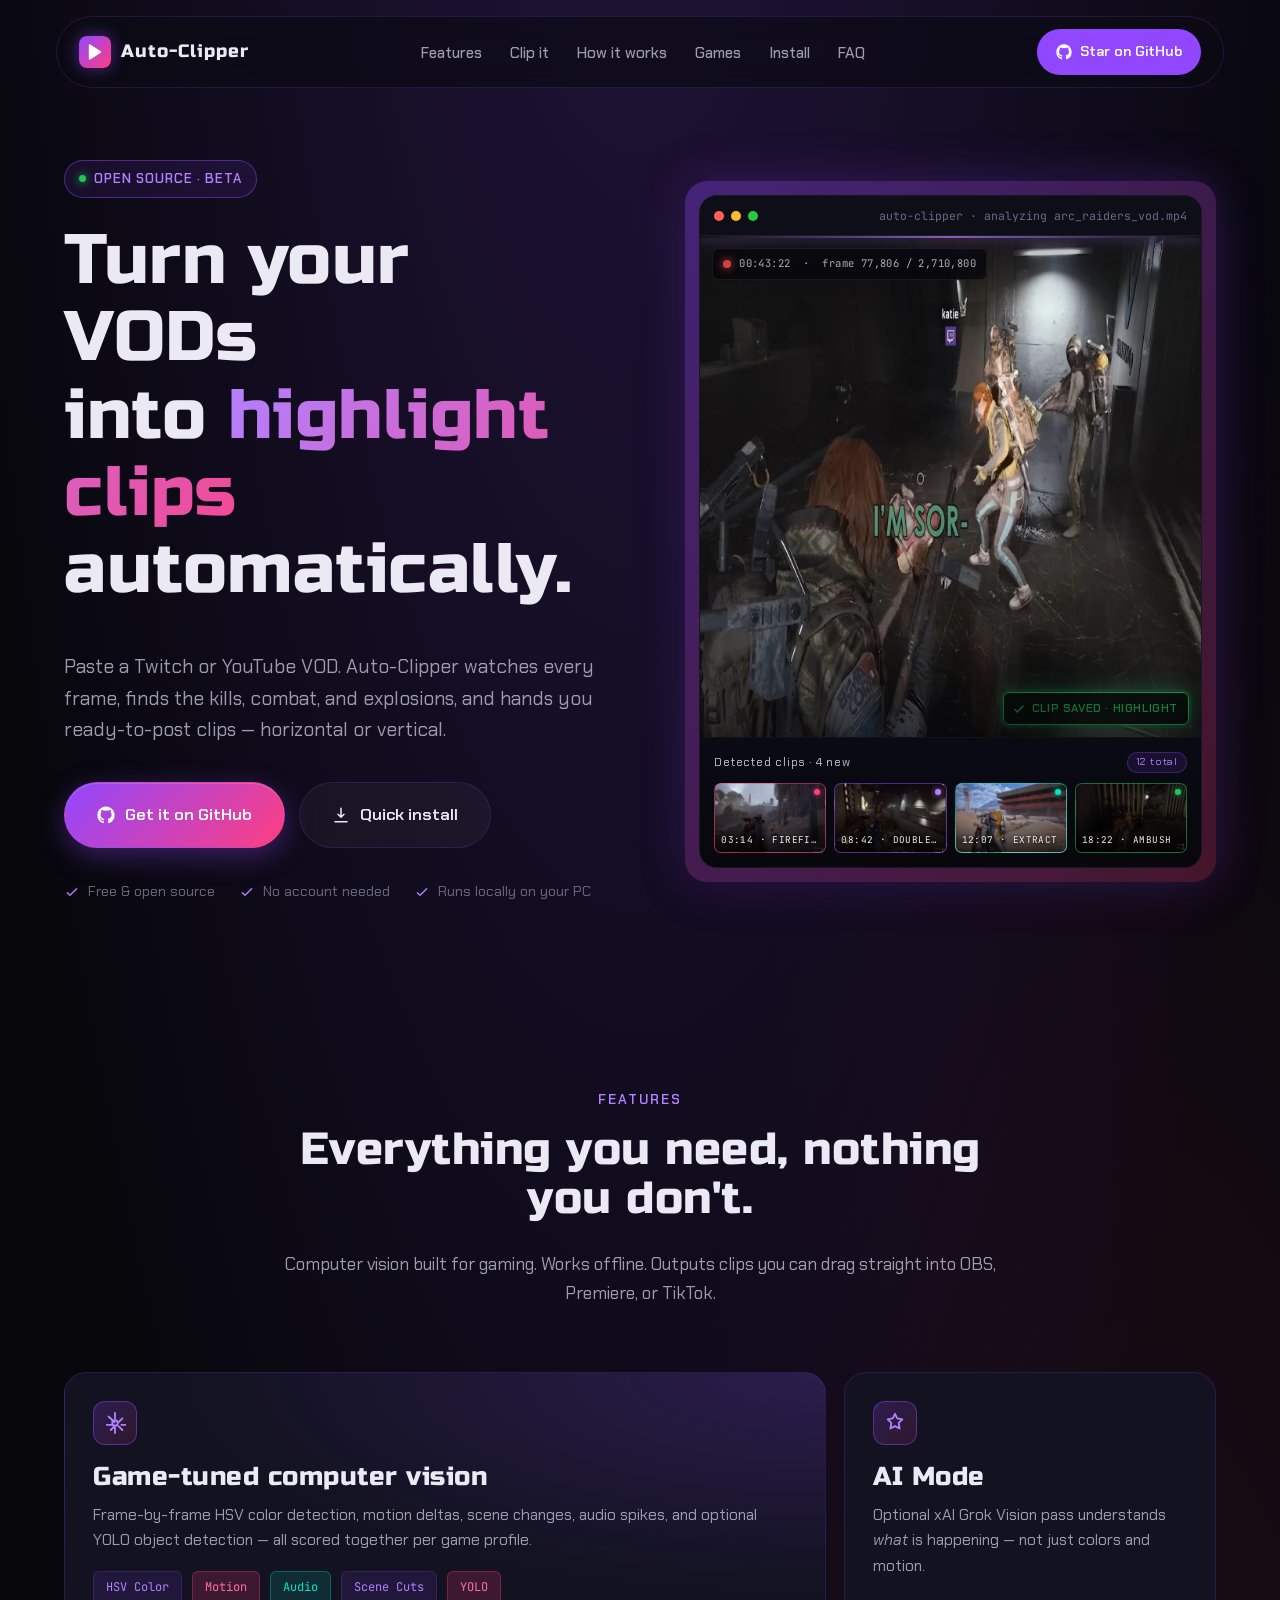
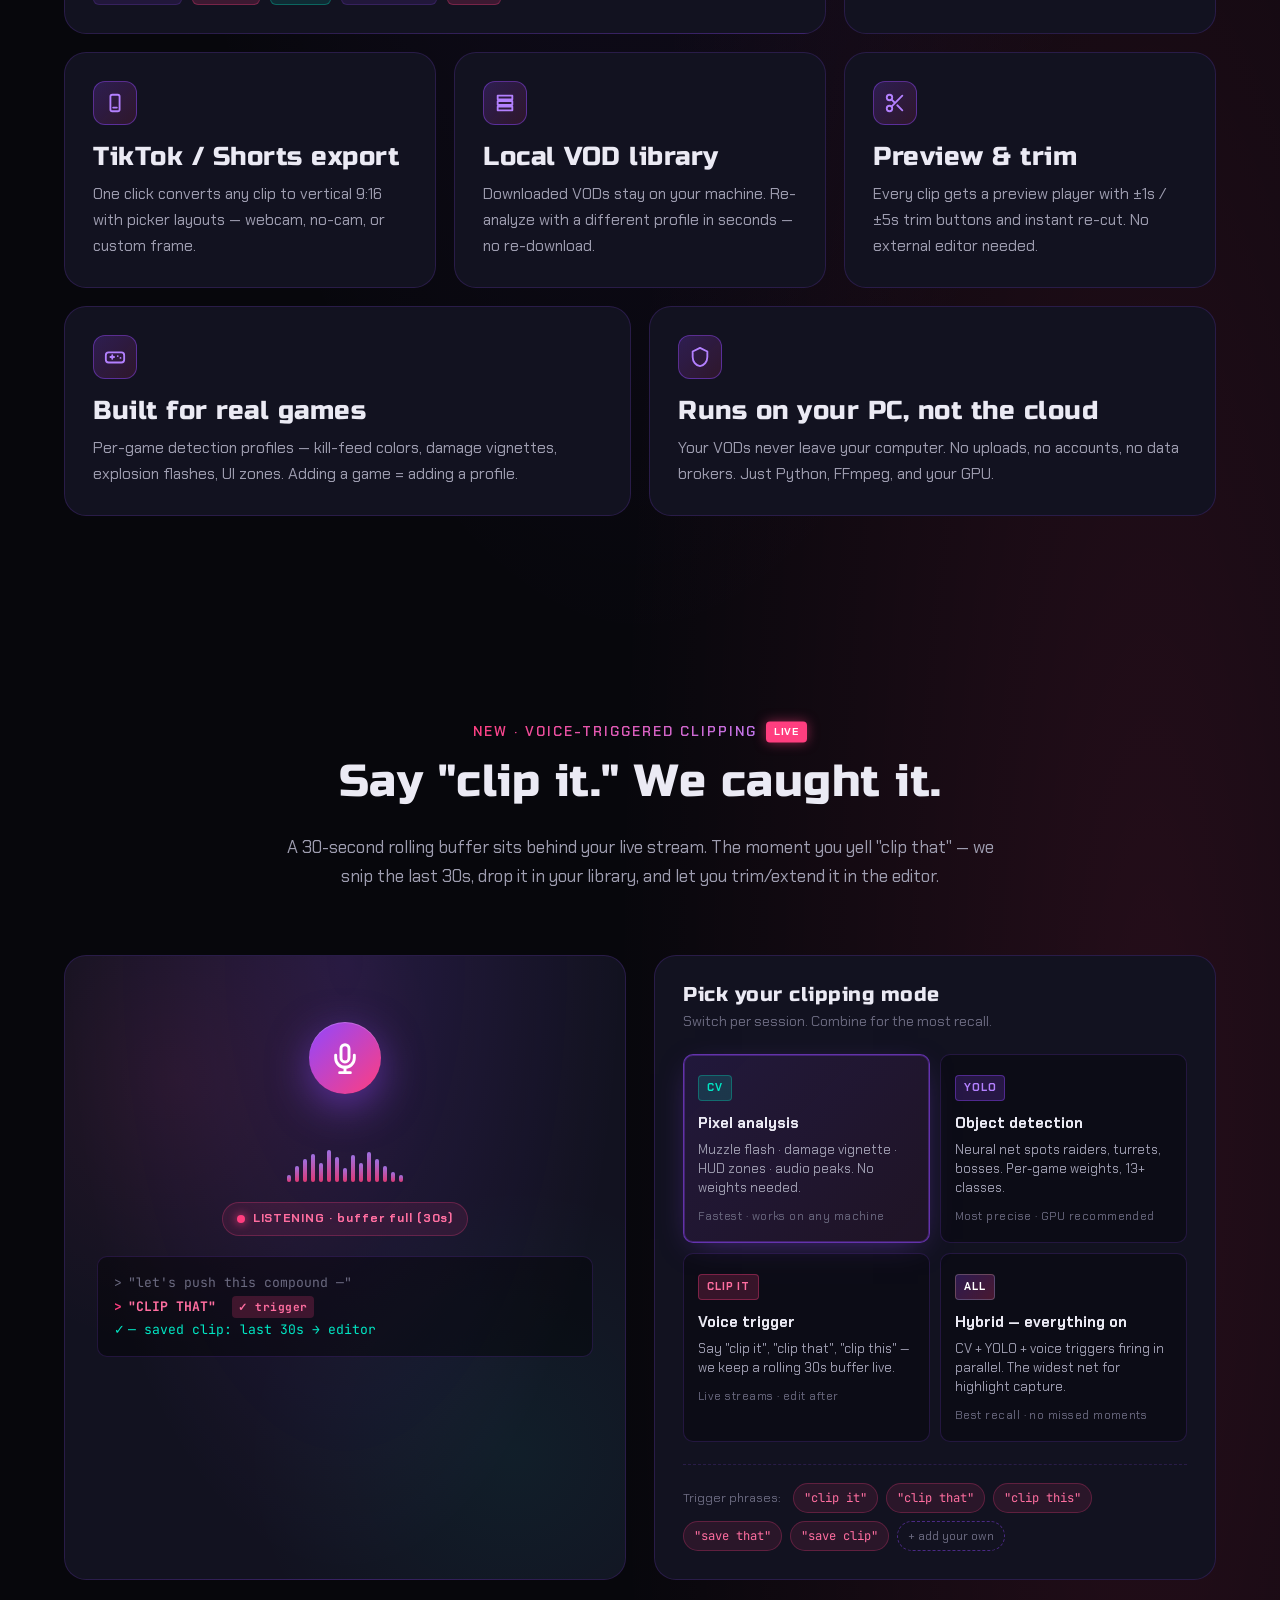
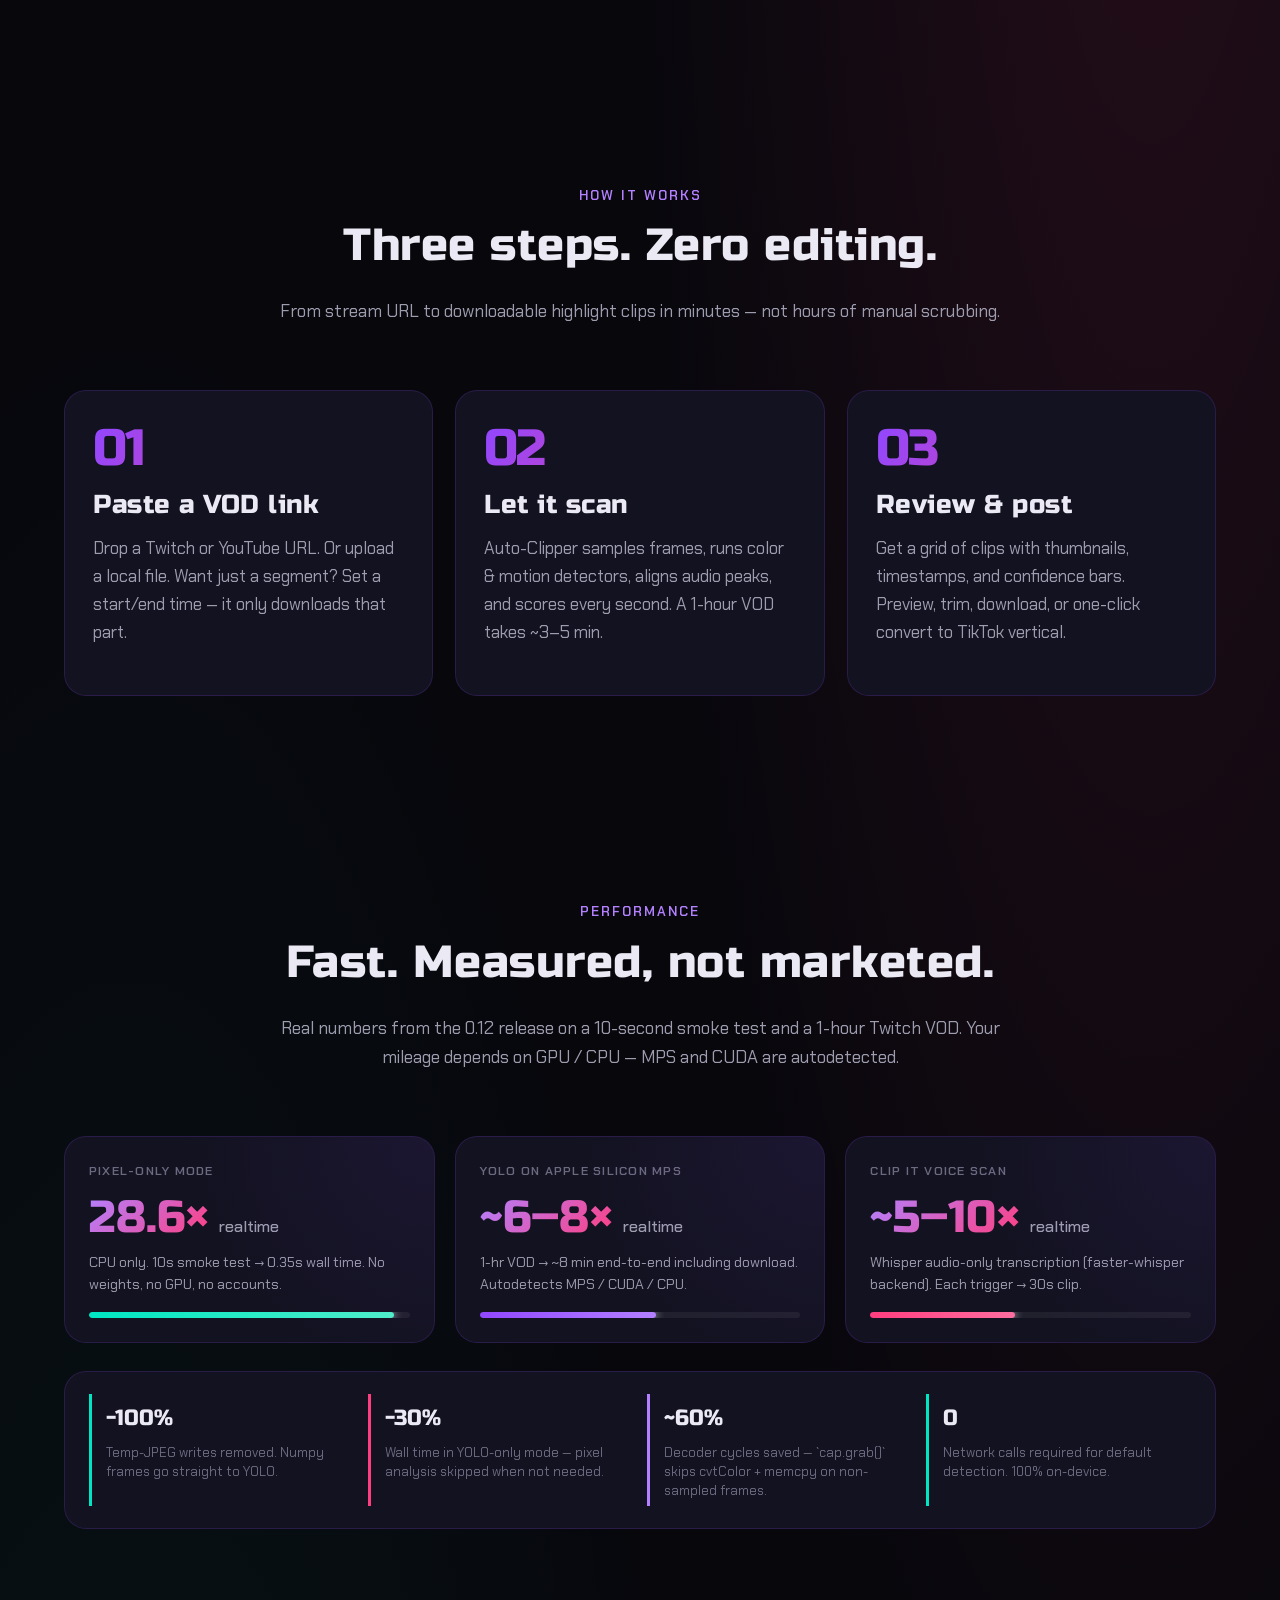
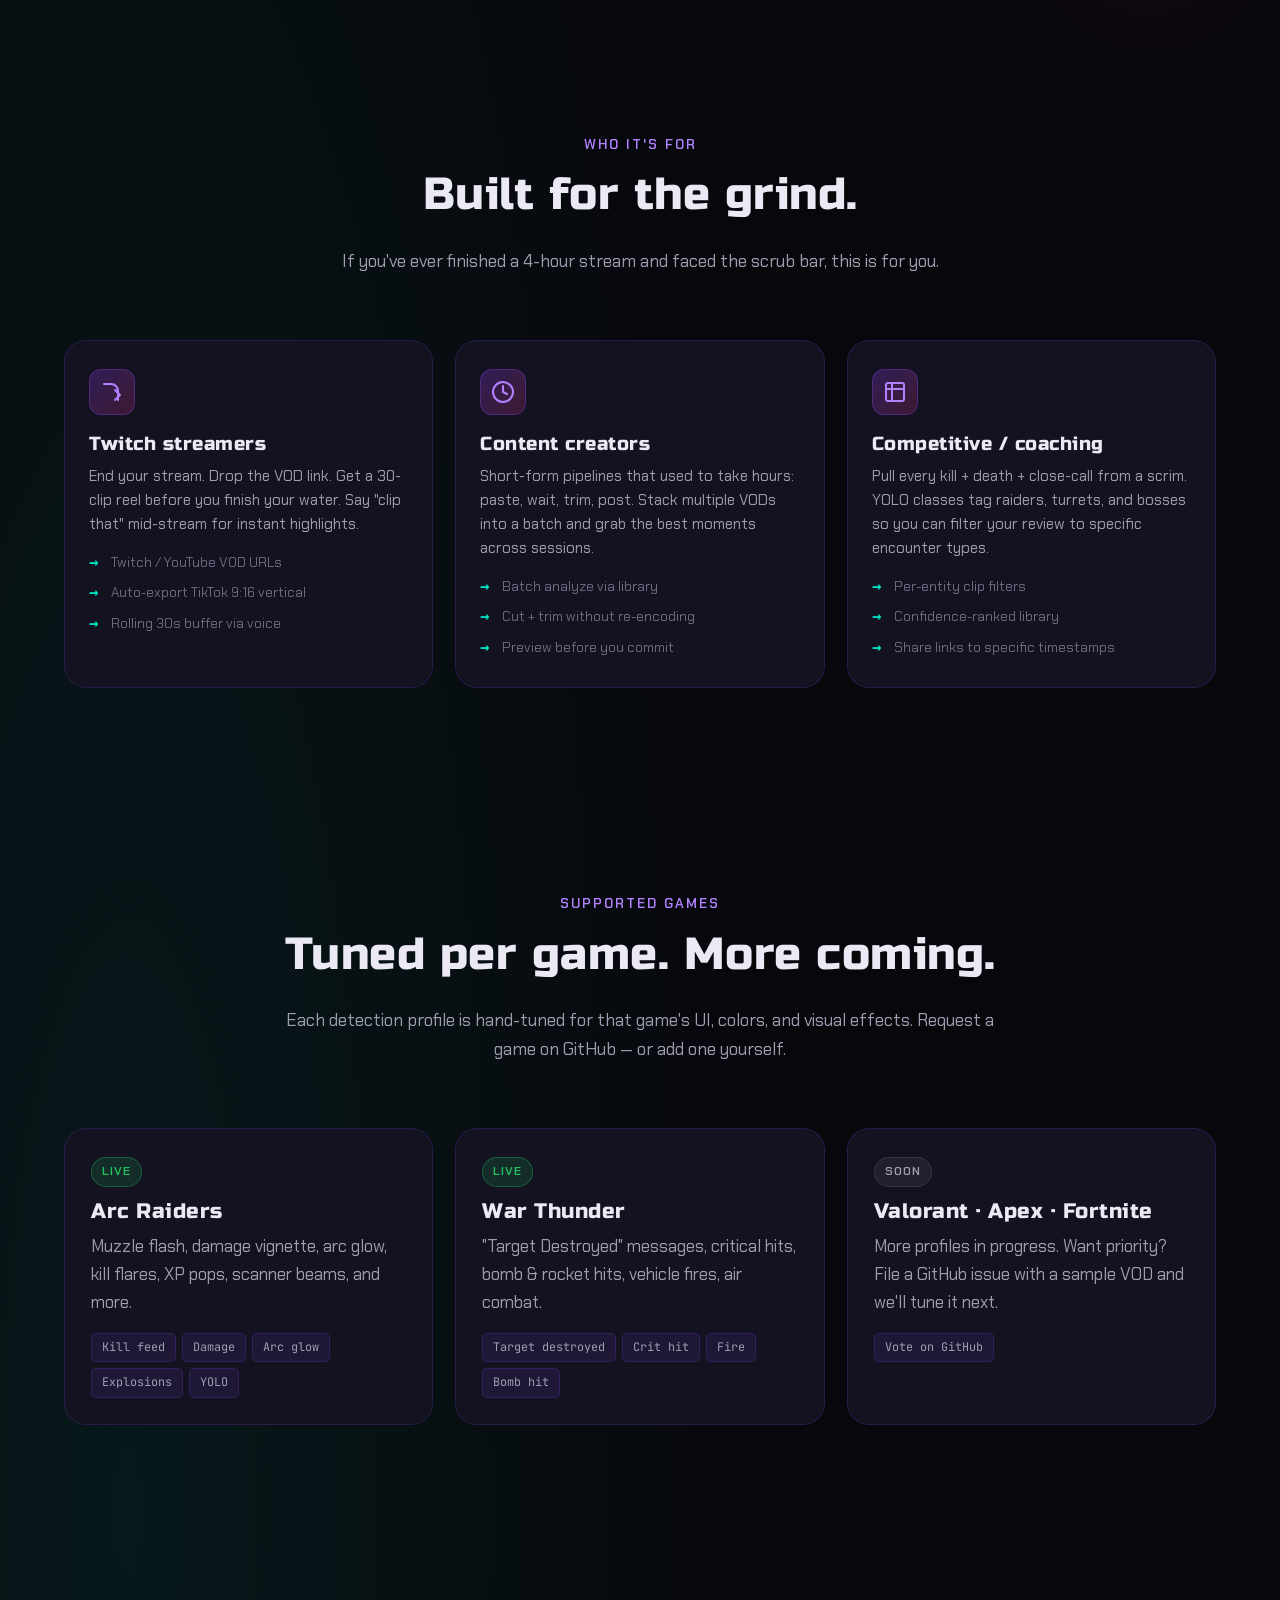
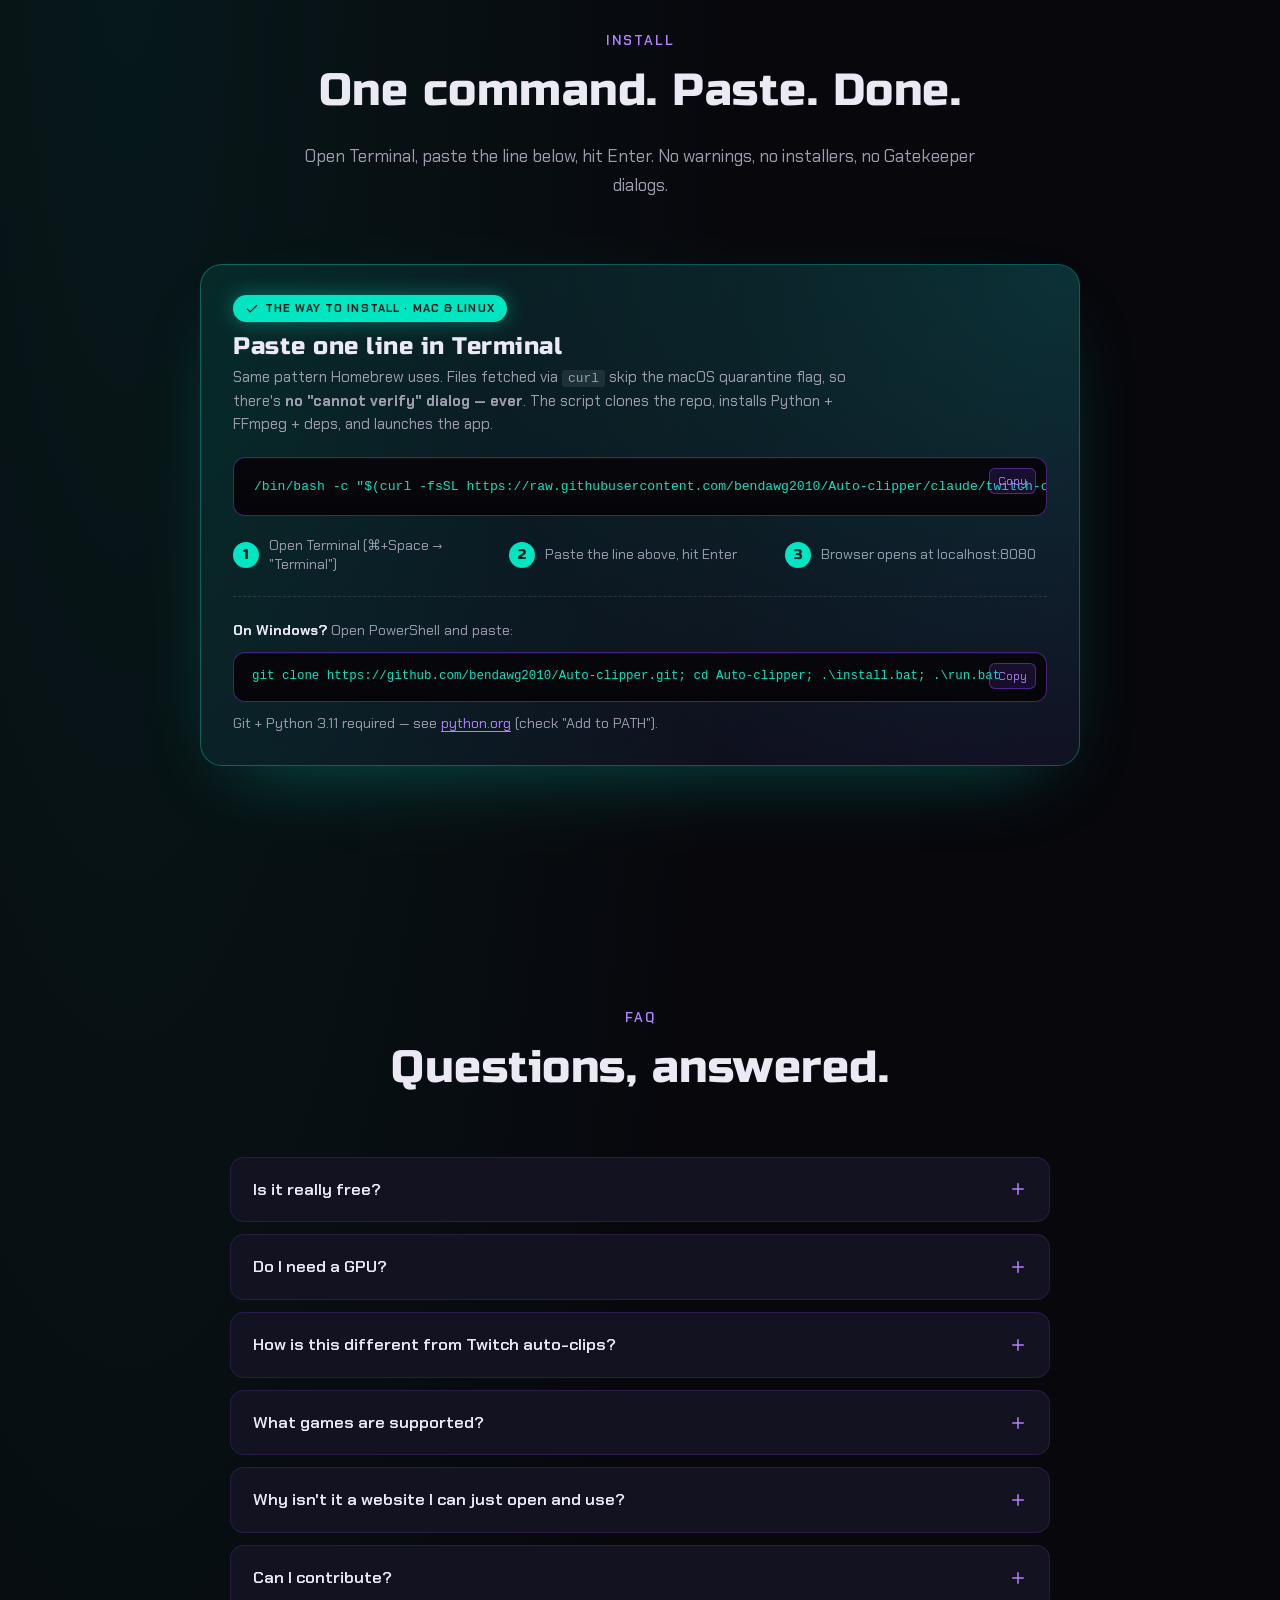
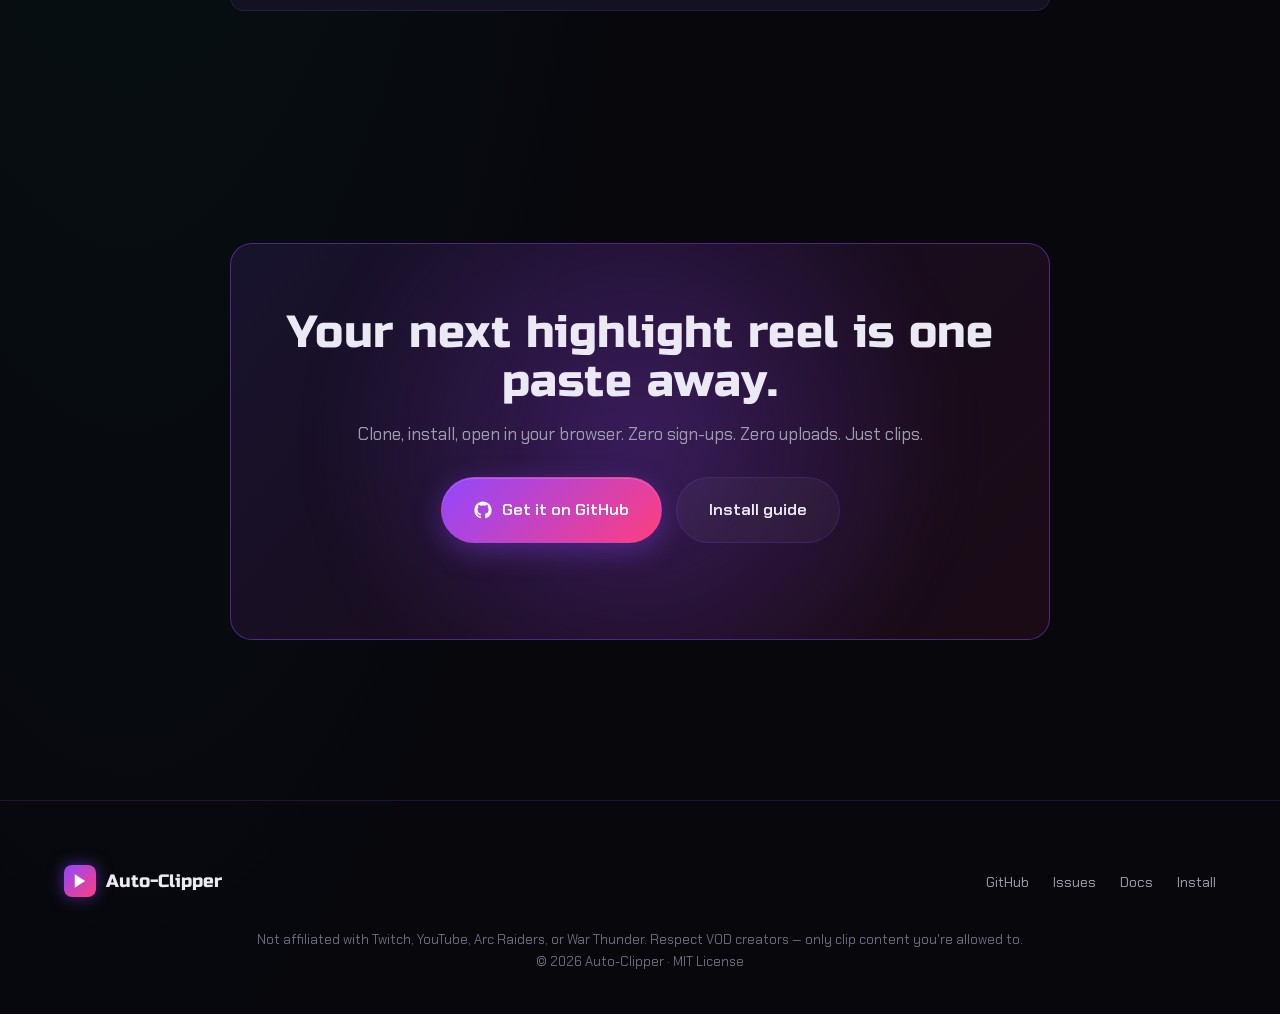
==== commit 7c96314e: "Remove .pkg / .dmg / .exe download UI — curl-pipe only User confusion was coming from the alternate " ====
--- a/site/index.html
+++ b/site/index.html
@@ -21,7 +21,7 @@
 
   <link rel="icon" type="image/svg+xml" href="data:image/svg+xml;utf8,<svg xmlns='http://www.w3.org/2000/svg' viewBox='0 0 32 32'><defs><linearGradient id='g' x1='0' x2='1' y1='0' y2='1'><stop offset='0' stop-color='%239147ff'/><stop offset='1' stop-color='%23ff3e7f'/></linearGradient></defs><rect width='32' height='32' rx='8' fill='url(%23g)'/><path d='M11 10l10 6-10 6z' fill='white'/></svg>" />
 
-  <link rel="stylesheet" href="styles.css?v=11" />
+  <link rel="stylesheet" href="styles.css?v=12" />
 </head>
 <body>
 
@@ -537,191 +537,6 @@
       </div>
     </div>
 
-    <!-- Direct installer downloads (collapsed — alternate flow) -->
-    <details class="dl-alt reveal">
-      <summary class="dl-alt__summary">
-        <svg viewBox="0 0 24 24" fill="none" stroke="currentColor" stroke-width="2" stroke-linecap="round" stroke-linejoin="round"><path d="M21 15v4a2 2 0 0 1-2 2H5a2 2 0 0 1-2-2v-4"/><polyline points="7 10 12 15 17 10"/><line x1="12" y1="15" x2="12" y2="3"/></svg>
-        <span>Prefer a click-to-download installer? <span class="dl-alt__note">(not recommended — macOS shows a scary warning)</span></span>
-        <svg class="dl-alt__chev" viewBox="0 0 24 24" fill="none" stroke="currentColor" stroke-width="2" stroke-linecap="round" stroke-linejoin="round"><polyline points="6 9 12 15 18 9"/></svg>
-      </summary>
-      <div class="dl reveal">
-      <div class="dl__head">
-        <div class="dl__eyebrow">One-click installer</div>
-        <div class="dl__sub">No terminal needed. Double-click, drag to Applications, done.</div>
-      </div>
-      <div class="dl__grid">
-        <a class="dl__card" href="https://github.com/bendawg2010/Auto-clipper/releases/download/v0.12.0/Auto-Clipper-v0.12.0.pkg" rel="noopener" data-os="mac">
-          <div class="dl__logo" aria-hidden="true">
-            <svg viewBox="0 0 24 24" fill="currentColor"><path d="M17.05 20.28c-.98.95-2.05.88-3.08.45-1.09-.46-2.09-.48-3.24 0-1.44.62-2.2.44-3.06-.4C2.79 15.25 3.51 8.38 8.81 8.13c1.3.06 2.22.72 2.99.78 1.17-.24 2.28-.93 3.5-.84 1.46.13 2.55.71 3.28 1.78-2.88 1.74-2.23 5.68.94 7.17-.72 1.53-1.81 2.8-2.47 3.26M12.03 8.13c-.14-2.08 1.54-3.81 3.48-3.98.27 2.4-2.18 4.1-3.48 3.98"/></svg>
-          </div>
-          <div class="dl__meta">
-            <div class="dl__label">Download for Mac</div>
-            <div class="dl__ext">.pkg installer · signed · Apple Silicon + Intel · v0.12.0</div>
-          </div>
-          <div class="dl__arrow">
-            <svg viewBox="0 0 24 24" fill="none" stroke="currentColor" stroke-width="2" stroke-linecap="round" stroke-linejoin="round"><path d="M12 5v14M19 12l-7 7-7-7"/></svg>
-          </div>
-        </a>
-
-        <a class="dl__card" href="https://github.com/bendawg2010/Auto-clipper/releases/download/v0.12.0/Auto-Clipper-v0.12.0-windows.zip" rel="noopener" data-os="win">
-          <div class="dl__logo" aria-hidden="true">
-            <svg viewBox="0 0 24 24" fill="currentColor"><path d="M3 5.1L10.5 4v7.6H3V5.1zm0 13.8L10.5 20v-7.5H3v6.4zm8.5 1.2L21 21.5V12.5h-9.5v7.6zm0-17L21 2.5V11.5h-9.5V3.1z"/></svg>
-          </div>
-          <div class="dl__meta">
-            <div class="dl__label">Download for Windows</div>
-            <div class="dl__ext">.zip portable · double-click Auto-Clipper.bat</div>
-          </div>
-          <div class="dl__arrow">
-            <svg viewBox="0 0 24 24" fill="none" stroke="currentColor" stroke-width="2" stroke-linecap="round" stroke-linejoin="round"><path d="M12 5v14M19 12l-7 7-7-7"/></svg>
-          </div>
-        </a>
-
-        <a class="dl__card" href="https://github.com/bendawg2010/Auto-clipper/releases/download/v0.12.0/Auto-Clipper-v0.12.0-source.tar.gz" rel="noopener" data-os="linux">
-          <div class="dl__logo" aria-hidden="true">
-            <svg viewBox="0 0 24 24" fill="currentColor"><path d="M12.504.022c-.7 0-1.26.541-1.26 1.226v2.02c-.22-.076-.434-.178-.664-.178-.523-.001-1.006.26-1.302.685-1.06 1.54-1.566 3.394-1.6 5.236-.87 1.058-1.53 2.318-1.71 3.81-.09.78.04 1.514.25 2.16.21.65.5 1.227.83 1.58.66.74 1.29 1.13 1.55 1.41.25.27.27.4.27.5v1.21c0 .76.5 1.23 1.23 1.23h5.22c.73 0 1.23-.47 1.23-1.23v-1.21c0-.1.02-.23.27-.5.26-.28.89-.67 1.55-1.41.33-.36.62-.93.83-1.58.21-.65.34-1.38.25-2.17-.18-1.5-.85-2.76-1.72-3.82-.03-1.84-.55-3.69-1.61-5.22-.3-.43-.78-.7-1.31-.68-.23 0-.44.1-.66.18V1.26c0-.68-.56-1.23-1.26-1.23h-.13z"/></svg>
-          </div>
-          <div class="dl__meta">
-            <div class="dl__label">Download for Linux</div>
-            <div class="dl__ext">source .tar.gz · extract + ./install.sh</div>
-          </div>
-          <div class="dl__arrow">
-            <svg viewBox="0 0 24 24" fill="none" stroke="currentColor" stroke-width="2" stroke-linecap="round" stroke-linejoin="round"><path d="M12 5v14M19 12l-7 7-7-7"/></svg>
-          </div>
-        </a>
-      </div>
-      <div class="dl__note">
-        Latest: <strong>v0.12.0</strong> · direct links from the
-        <a href="https://github.com/bendawg2010/Auto-clipper/releases" target="_blank" rel="noopener">GitHub Releases page</a>.
-        Mac DMG contains <code>Install Auto-Clipper.command</code>. Windows ZIP extracts → double-click <code>Auto-Clipper.bat</code>. No terminal needed.
-      </div>
-
-      <div class="dl__gatekeeper">
-        <div class="dl__gk-icon">
-          <svg viewBox="0 0 24 24" fill="none" stroke="currentColor" stroke-width="2" stroke-linecap="round" stroke-linejoin="round"><path d="M12 9v4M12 17h.01M10.29 3.86L1.82 18a2 2 0 0 0 1.71 3h16.94a2 2 0 0 0 1.71-3L13.71 3.86a2 2 0 0 0-3.42 0z"/></svg>
-        </div>
-        <div class="dl__gk-body">
-          <strong>Mac blocks the .pkg on first launch?</strong> It's ad-hoc signed but not Apple-notarized (we don't pay the $99/yr Developer tax). When macOS shows <em>"Apple could not verify…"</em>: click <strong>Done</strong>, then open <strong>System Settings → Privacy &amp; Security</strong>, scroll to the "Auto-Clipper was blocked" message, and click <strong>"Open Anyway"</strong>. You only do this once. Or just <strong>use the Terminal command above</strong> and skip the dance entirely. Full source: <a href="https://github.com/bendawg2010/Auto-clipper" target="_blank" rel="noopener">github.com/bendawg2010/Auto-clipper</a>.
-        </div>
-      </div>
-    </div>
-    </details>
-
-    <!-- Platform tabs (also an alternate — collapsed) -->
-    <details class="install2-alt">
-      <summary class="dl-alt__summary">
-        <svg viewBox="0 0 24 24" fill="none" stroke="currentColor" stroke-width="2" stroke-linecap="round" stroke-linejoin="round"><rect x="4" y="4" width="16" height="16" rx="2"/><path d="M9 9h6v6H9z"/></svg>
-        <span>Advanced: per-OS terminal tabs, git clone variants, reinstall script</span>
-        <svg class="dl-alt__chev" viewBox="0 0 24 24" fill="none" stroke="currentColor" stroke-width="2" stroke-linecap="round" stroke-linejoin="round"><polyline points="6 9 12 15 18 9"/></svg>
-      </summary>
-    <div class="install2 reveal">
-    <div class="install2 reveal">
-      <div class="install2__tabs" role="tablist">
-        <button class="install2__tab is-active" data-os="mac" role="tab">
-          <svg viewBox="0 0 24 24" fill="currentColor"><path d="M17.05 20.28c-.98.95-2.05.88-3.08.45-1.09-.46-2.09-.48-3.24 0-1.44.62-2.2.44-3.06-.4C2.79 15.25 3.51 8.38 8.81 8.13c1.3.06 2.22.72 2.99.78 1.17-.24 2.28-.93 3.5-.84 1.46.13 2.55.71 3.28 1.78-2.88 1.74-2.23 5.68.94 7.17-.72 1.53-1.81 2.8-2.47 3.26M12.03 8.13c-.14-2.08 1.54-3.81 3.48-3.98.27 2.4-2.18 4.1-3.48 3.98"/></svg>
-          macOS
-        </button>
-        <button class="install2__tab" data-os="win" role="tab">
-          <svg viewBox="0 0 24 24" fill="currentColor"><path d="M3 5.1L10.5 4v7.6H3V5.1zm0 13.8L10.5 20v-7.5H3v6.4zm8.5 1.2L21 21.5V12.5h-9.5v7.6zm0-17L21 2.5V11.5h-9.5V3.1z"/></svg>
-          Windows
-        </button>
-        <button class="install2__tab" data-os="linux" role="tab">
-          <svg viewBox="0 0 24 24" fill="currentColor"><path d="M12.504.022c-.7 0-1.26.541-1.26 1.226v2.02c-.22-.076-.434-.178-.664-.178-.523-.001-1.006.26-1.302.685-1.06 1.54-1.566 3.394-1.6 5.236-.87 1.058-1.53 2.318-1.71 3.81-.09.78.04 1.514.25 2.16.21.65.5 1.227.83 1.58.66.74 1.29 1.13 1.55 1.41.25.27.27.4.27.5v1.21c0 .76.5 1.23 1.23 1.23h5.22c.73 0 1.23-.47 1.23-1.23v-1.21c0-.1.02-.23.27-.5.26-.28.89-.67 1.55-1.41.33-.36.62-.93.83-1.58.21-.65.34-1.38.25-2.17-.18-1.5-.85-2.76-1.72-3.82-.03-1.84-.55-3.69-1.61-5.22-.3-.43-.78-.7-1.31-.68-.23 0-.44.1-.66.18V1.26c0-.68-.56-1.23-1.26-1.23h-.13z"/></svg>
-          Linux
-        </button>
-      </div>
-
-      <div class="install2__panels">
-        <!-- macOS -->
-        <div class="install2__panel is-active" data-panel="mac">
-          <div class="install2__hint">First time on Mac? <a href="https://brew.sh" target="_blank" rel="noopener">Install Homebrew</a> — that's it. Everything else is automatic. <strong>Already cloned?</strong> This command updates + runs.</div>
-          <div class="install2__code">
-            <button class="copy-btn" type="button">Copy</button>
-            <code><span class="c"># paste into Terminal — safe to re-run</span>
-git clone https://github.com/bendawg2010/<span class="v">Auto-clipper</span>.git 2&gt;/dev/null || git -C Auto-clipper pull &amp;&amp; cd Auto-clipper &amp;&amp; ./install.sh &amp;&amp; ./run.sh</code>
-          </div>
-          <ul class="install2__bullets">
-            <li>First run: installs Homebrew, Python 3.11, FFmpeg — anything missing, auto-fetched.</li>
-            <li>Re-run: pulls the latest code and relaunches. No duplicate clone, no errors.</li>
-            <li>Local venv in the repo — nothing pollutes your system Python.</li>
-            <li>Launches Auto-Clipper at <code>http://localhost:8080</code>.</li>
-          </ul>
-        </div>
-
-        <!-- Windows -->
-        <div class="install2__panel" data-panel="win">
-          <div class="install2__hint">First time on Windows? Install <a href="https://www.python.org/downloads/" target="_blank" rel="noopener">Python 3.11</a> with "Add to PATH" checked. FFmpeg auto-installs.</div>
-          <div class="install2__code">
-            <button class="copy-btn" type="button">Copy</button>
-            <code><span class="c">REM paste into Command Prompt — safe to re-run</span>
-git clone https://github.com/bendawg2010/<span class="v">Auto-clipper</span>.git || git -C Auto-clipper pull &amp;&amp; cd Auto-clipper &amp;&amp; install.bat &amp;&amp; run.bat</code>
-          </div>
-          <ul class="install2__bullets">
-            <li>First run: downloads FFmpeg automatically to the repo's <code>bin/</code> folder.</li>
-            <li>Re-run: pulls latest and relaunches without duplicate-clone errors.</li>
-            <li>Local venv — zero AppData footprint.</li>
-            <li>Launches in your default browser at <code>http://localhost:8080</code>.</li>
-          </ul>
-        </div>
-
-        <!-- Linux -->
-        <div class="install2__panel" data-panel="linux">
-          <div class="install2__hint">Works on Ubuntu, Fedora, Arch, Debian. Needs <code>python3</code>, <code>git</code>, <code>ffmpeg</code> via your package manager.</div>
-          <div class="install2__code">
-            <button class="copy-btn" type="button">Copy</button>
-            <code><span class="c"># ubuntu / debian — safe to re-run</span>
-sudo apt install -y python3 python3-venv git ffmpeg &amp;&amp; (git clone https://github.com/bendawg2010/<span class="v">Auto-clipper</span>.git 2&gt;/dev/null || git -C Auto-clipper pull) &amp;&amp; cd Auto-clipper &amp;&amp; ./install.sh &amp;&amp; ./run.sh</code>
-          </div>
-          <ul class="install2__bullets">
-            <li>Arch: <code>sudo pacman -S python git ffmpeg</code></li>
-            <li>Fedora: <code>sudo dnf install python3 git ffmpeg</code></li>
-            <li>App runs headless-friendly — SSH tunnel or reverse proxy supported.</li>
-          </ul>
-        </div>
-      </div>
-
-      <!-- Reinstall block -->
-      <details class="install2__reinstall">
-        <summary>
-          <svg viewBox="0 0 24 24" fill="none" stroke="currentColor" stroke-width="2" stroke-linecap="round" stroke-linejoin="round"><path d="M23 4v6h-6"/><path d="M1 20v-6h6"/><path d="M3.51 9a9 9 0 0 1 14.85-3.36L23 10M1 14l4.64 4.36A9 9 0 0 0 20.49 15"/></svg>
-          <span>Already installed? Clean reinstall — keeps your VODs + clips</span>
-        </summary>
-        <div class="install2__reinstall-body">
-          <p>Runs a full wipe of the code + venv, then restores your <code>downloads/</code>, <code>library/</code>, <code>sessions/</code>, <code>uploads/</code>, <code>static/clips/</code>, <code>static/thumbnails/</code>, and any YOLO weights. Safe to run anytime something breaks.</p>
-          <div class="install2__code">
-            <button class="copy-btn" type="button">Copy</button>
-            <code><span class="c"># macOS / Linux — run from anywhere</span>
-cd Auto-clipper &amp;&amp; ./reinstall.sh</code>
-          </div>
-          <div class="install2__code">
-            <button class="copy-btn" type="button">Copy</button>
-            <code><span class="c">REM Windows — run from Command Prompt</span>
-cd Auto-clipper &amp;&amp; reinstall.bat</code>
-          </div>
-          <ul class="install2__bullets">
-            <li>Auto-backs up your data to <code>../.autoclipper-preserve-TIMESTAMP/</code> before deleting anything.</li>
-            <li>If something fails mid-reinstall, your backup stays put — nothing is lost.</li>
-            <li>Clones the latest code and re-runs the installer + launcher.</li>
-          </ul>
-        </div>
-      </details>
-
-      <!-- Trust row -->
-      <div class="install2__trust">
-        <div class="install2__trust-item">
-          <svg viewBox="0 0 24 24" fill="none" stroke="currentColor" stroke-width="2"><path d="M9 12l2 2 4-4"/><circle cx="12" cy="12" r="10"/></svg>
-          100% open source — read the installer first
-        </div>
-        <div class="install2__trust-item">
-          <svg viewBox="0 0 24 24" fill="none" stroke="currentColor" stroke-width="2"><path d="M12 2L2 7l10 5 10-5-10-5zM2 17l10 5 10-5M2 12l10 5 10-5"/></svg>
-          Zero telemetry. Your VODs never leave your machine.
-        </div>
-        <div class="install2__trust-item">
-          <svg viewBox="0 0 24 24" fill="none" stroke="currentColor" stroke-width="2"><polyline points="3 6 5 6 21 6"/><path d="M19 6l-2 14a2 2 0 0 1-2 2H9a2 2 0 0 1-2-2L5 6m5 0V4a2 2 0 0 1 2-2h0a2 2 0 0 1 2 2v2"/></svg>
-          Reinstall preserves your library. Real uninstall = <code>rm -rf Auto-clipper/</code>.
-        </div>
-      </div>
-    </div>
-    </details>
   </div>
 </section>
 
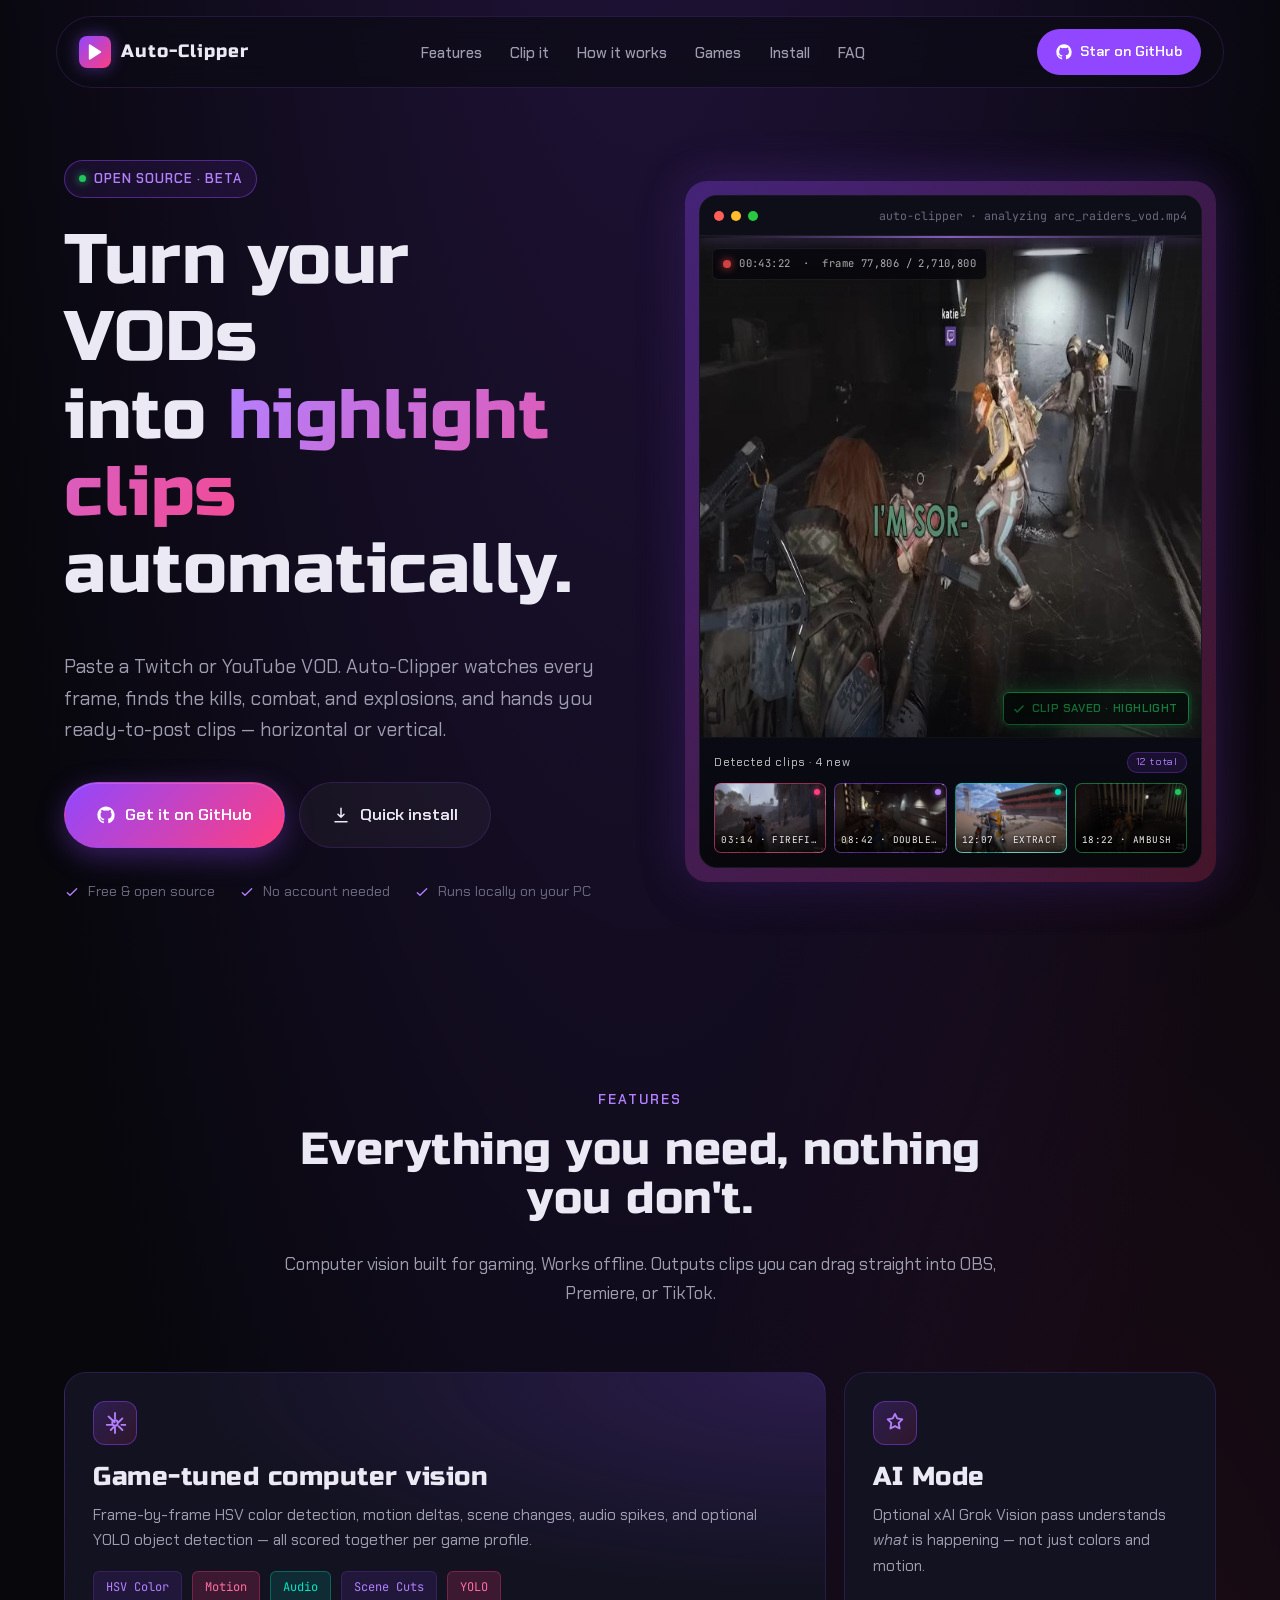
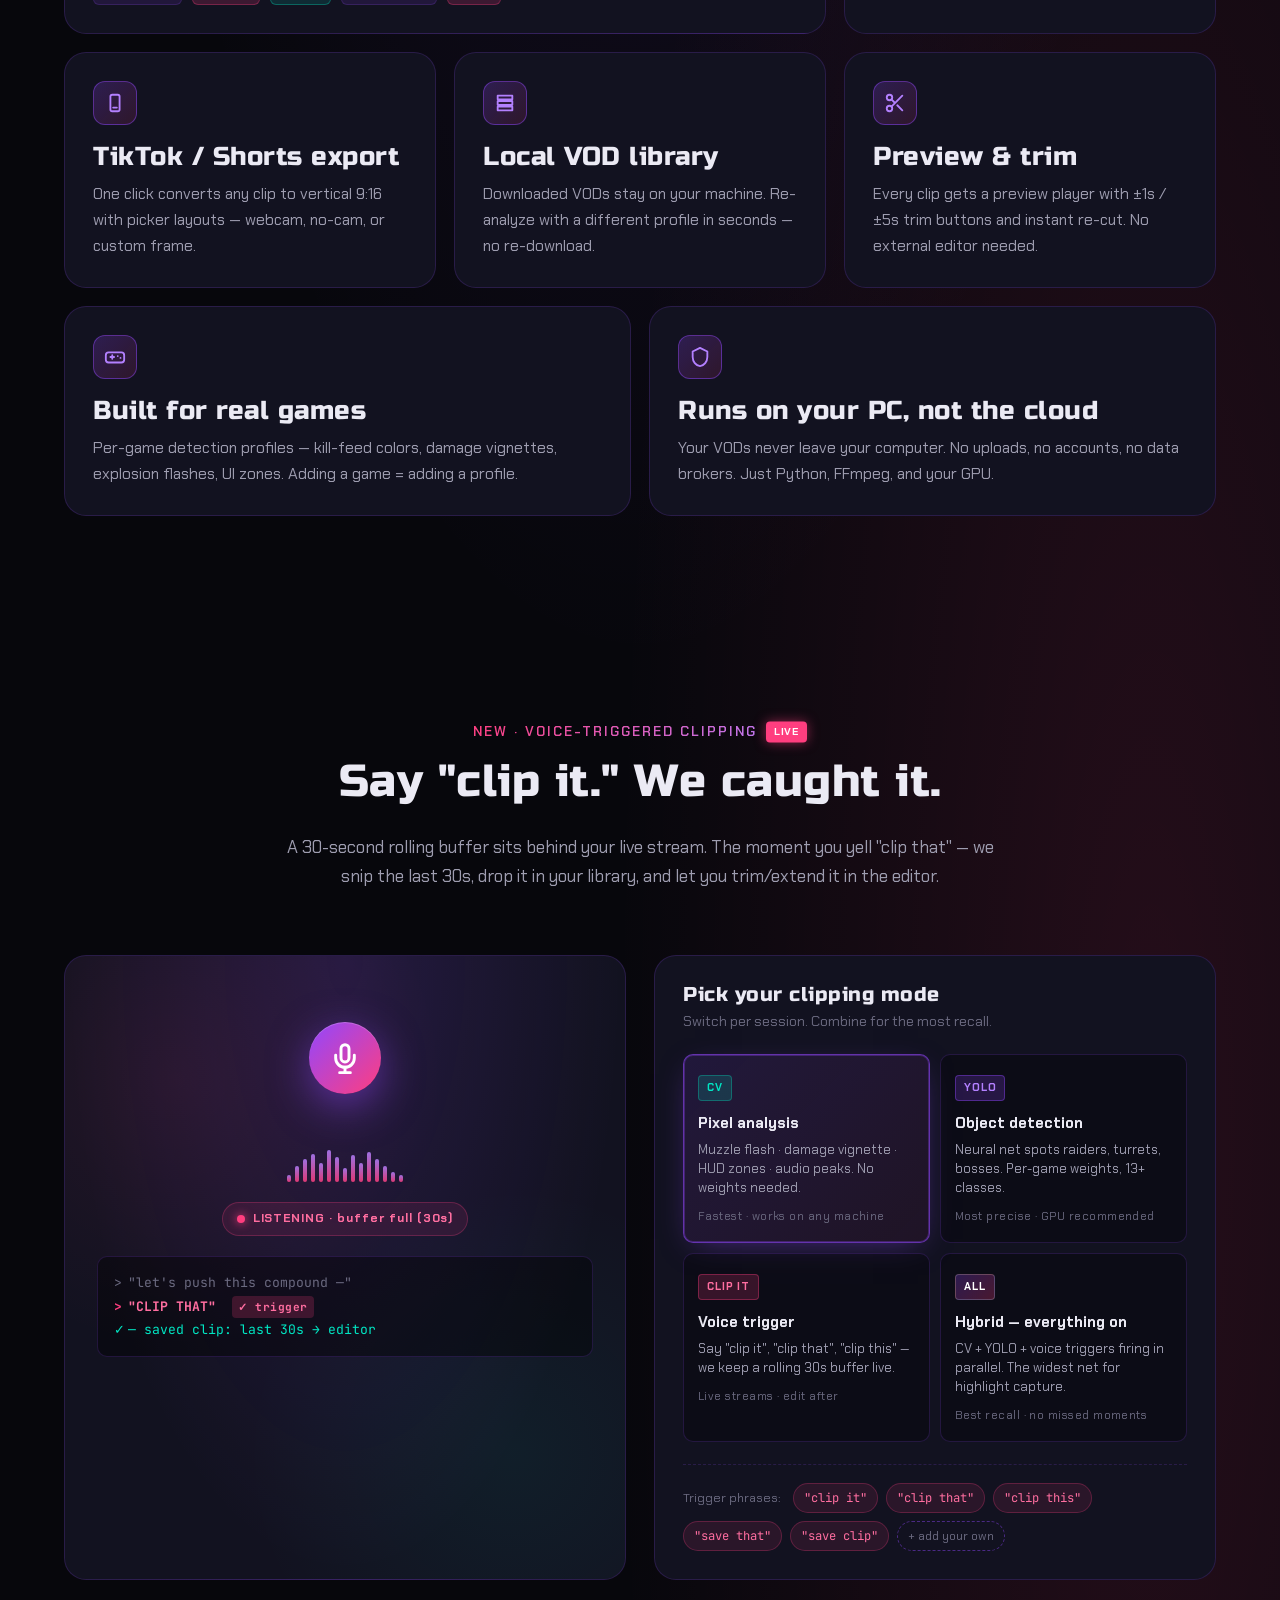
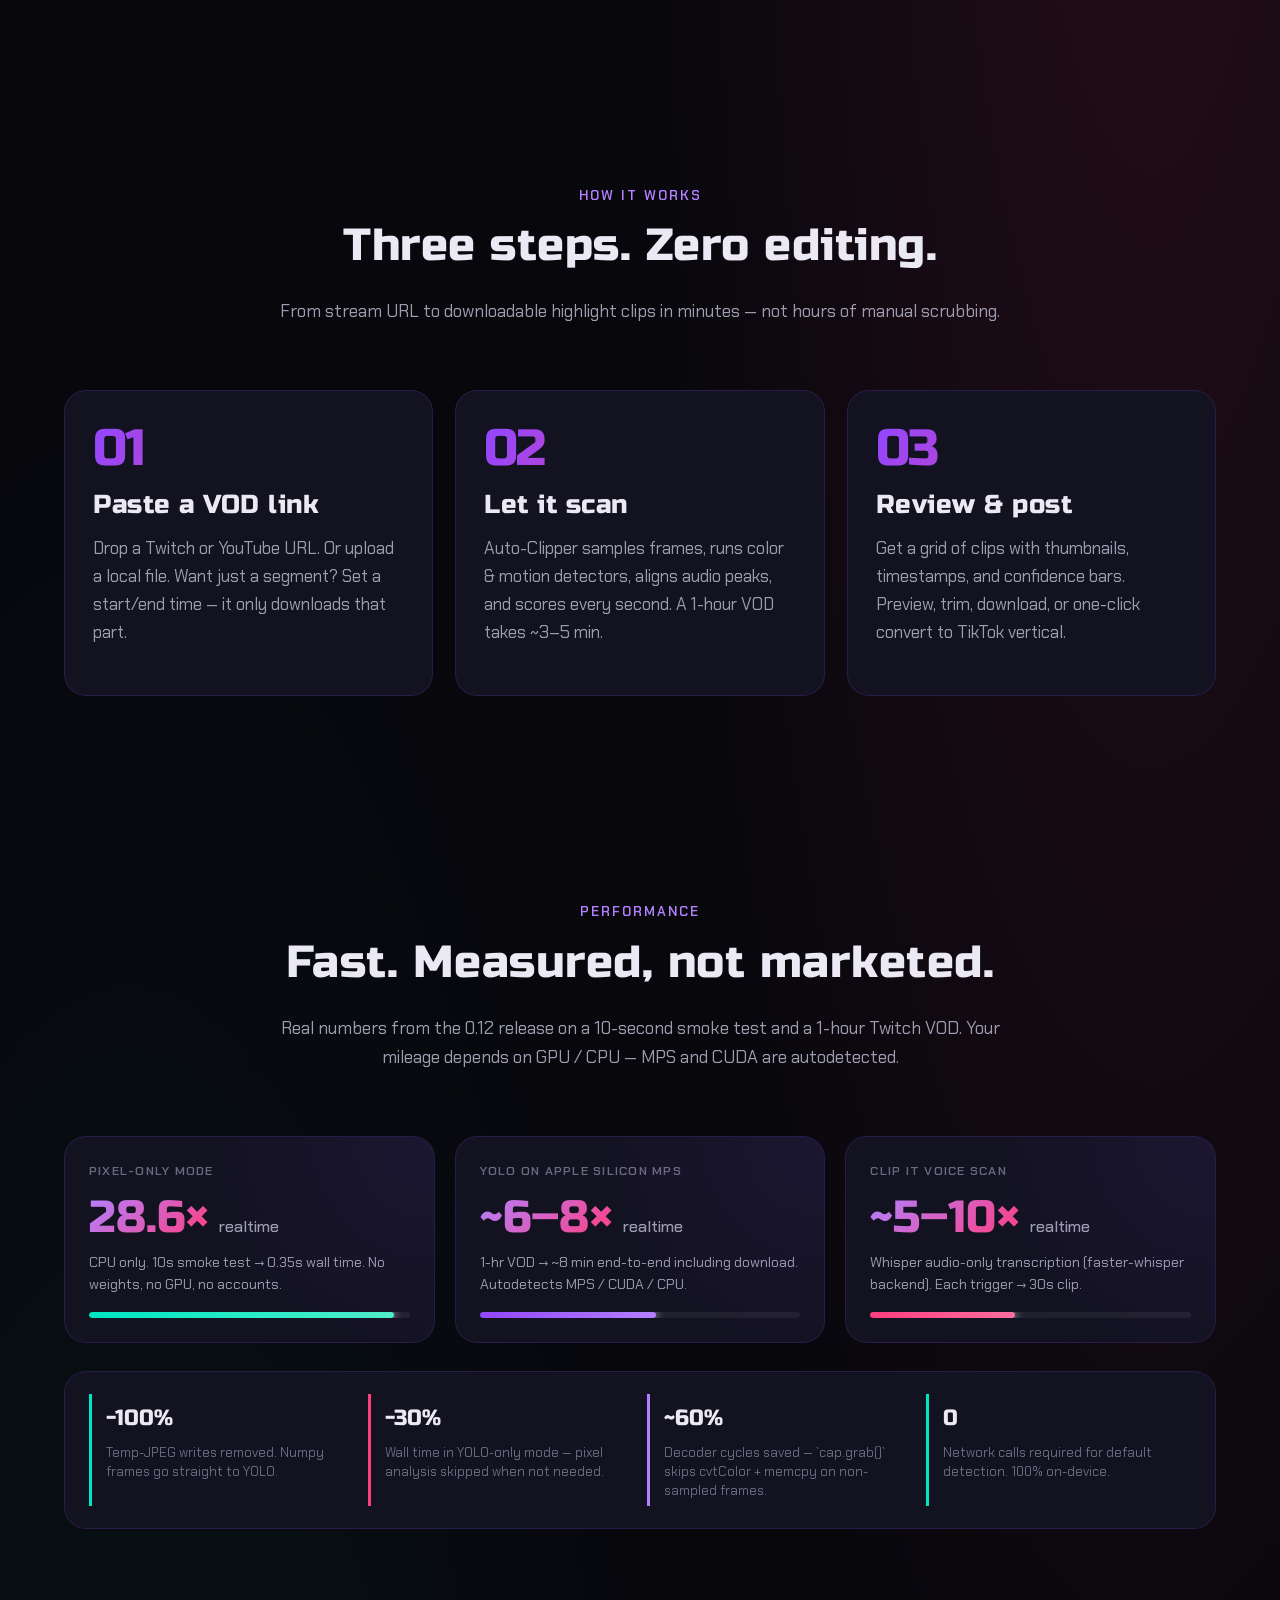
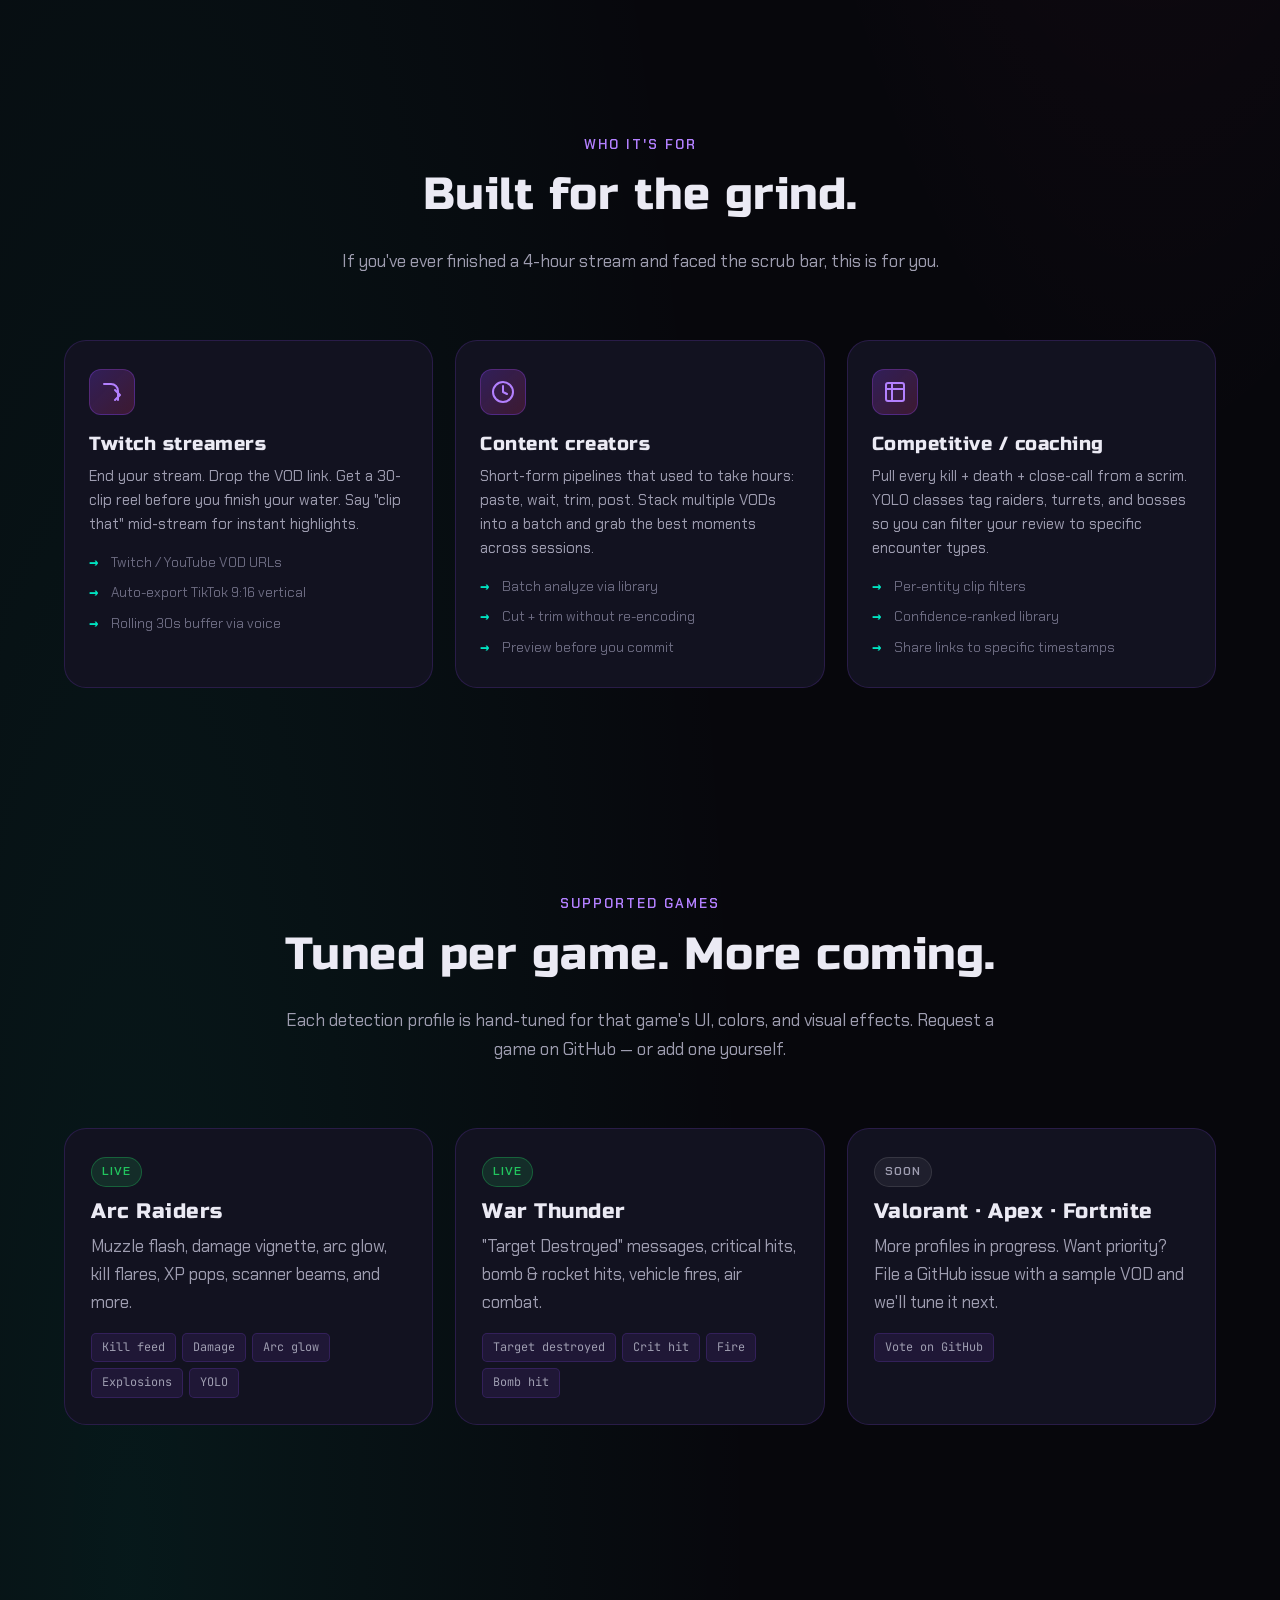
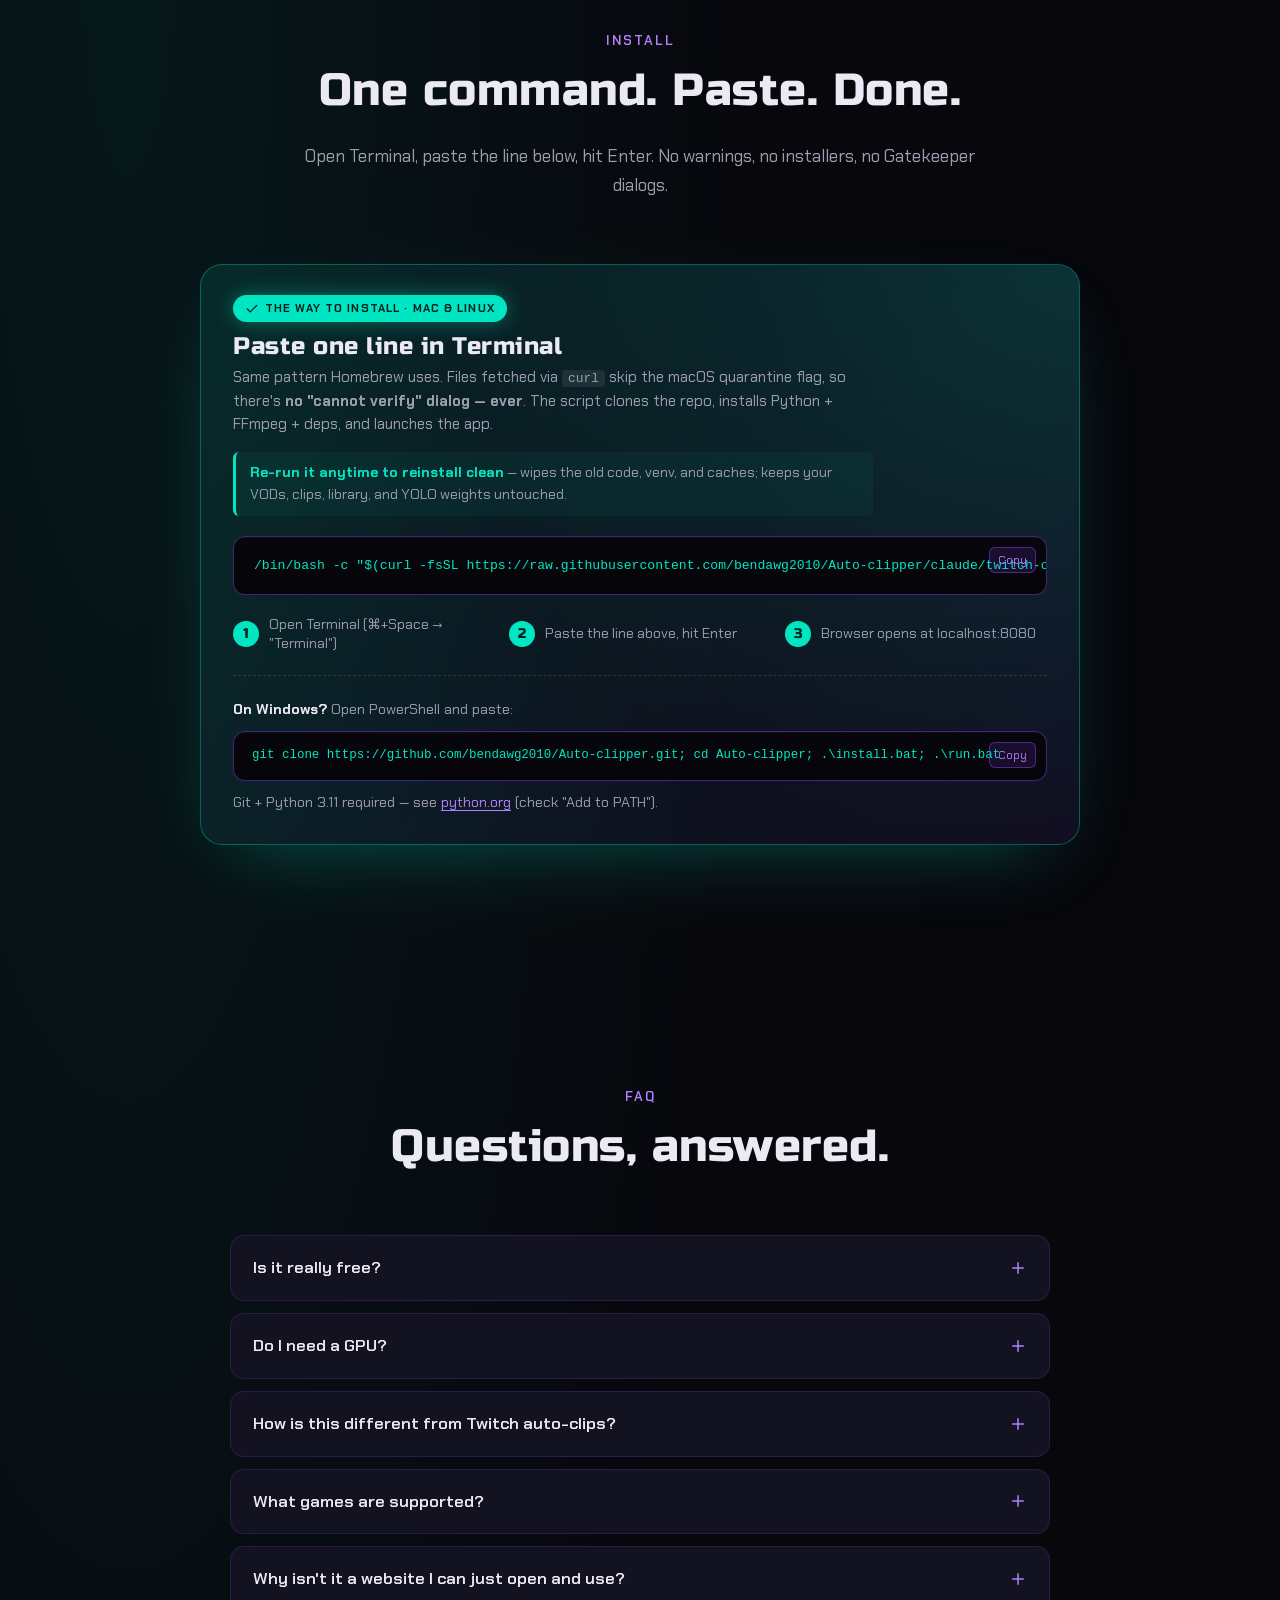
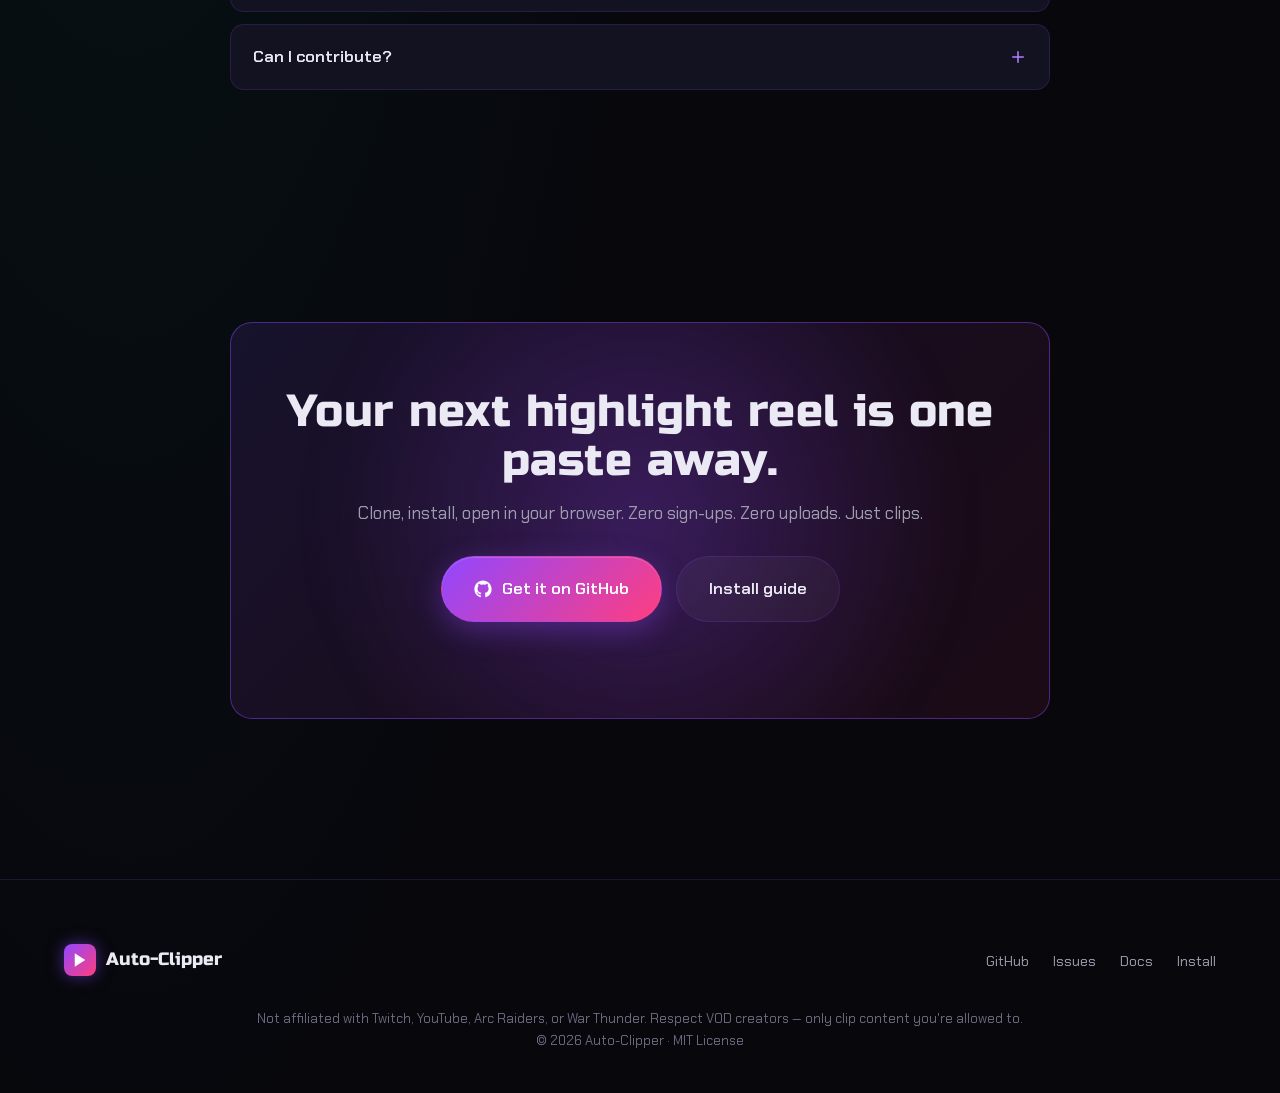
==== commit 5970d70e: "Site: advertise re-run = clean reinstall A green-accent note under the curl command tells users that" ====
--- a/site/index.html
+++ b/site/index.html
@@ -21,7 +21,7 @@
 
   <link rel="icon" type="image/svg+xml" href="data:image/svg+xml;utf8,<svg xmlns='http://www.w3.org/2000/svg' viewBox='0 0 32 32'><defs><linearGradient id='g' x1='0' x2='1' y1='0' y2='1'><stop offset='0' stop-color='%239147ff'/><stop offset='1' stop-color='%23ff3e7f'/></linearGradient></defs><rect width='32' height='32' rx='8' fill='url(%23g)'/><path d='M11 10l10 6-10 6z' fill='white'/></svg>" />
 
-  <link rel="stylesheet" href="styles.css?v=12" />
+  <link rel="stylesheet" href="styles.css?v=13" />
 </head>
 <body>
 
@@ -517,6 +517,7 @@
         </div>
         <h3>Paste one line in Terminal</h3>
         <p>Same pattern Homebrew uses. Files fetched via <code>curl</code> skip the macOS quarantine flag, so there's <strong>no "cannot verify" dialog — ever</strong>. The script clones the repo, installs Python + FFmpeg + deps, and launches the app.</p>
+        <p class="curl-install__note"><strong>Re-run it anytime to reinstall clean</strong> — wipes the old code, venv, and caches; keeps your VODs, clips, library, and YOLO weights untouched.</p>
       </div>
       <div class="curl-install__code">
         <button class="copy-btn" type="button">Copy</button>
--- a/site/styles.css
+++ b/site/styles.css
@@ -1455,6 +1455,17 @@
   border-radius: 3px;
   font-size: 0.85em;
 }
+.curl-install__note {
+  position: relative;
+  margin-top: 12px !important;
+  padding: 10px 14px;
+  background: rgba(0, 230, 195, 0.05);
+  border-left: 3px solid var(--accent);
+  border-radius: 6px;
+  font-size: 0.88rem !important;
+  color: var(--text-muted);
+}
+.curl-install__note strong { color: var(--accent); }
 .curl-install__code {
   position: relative;
   background: linear-gradient(180deg, #06060c 0%, #050509 100%);
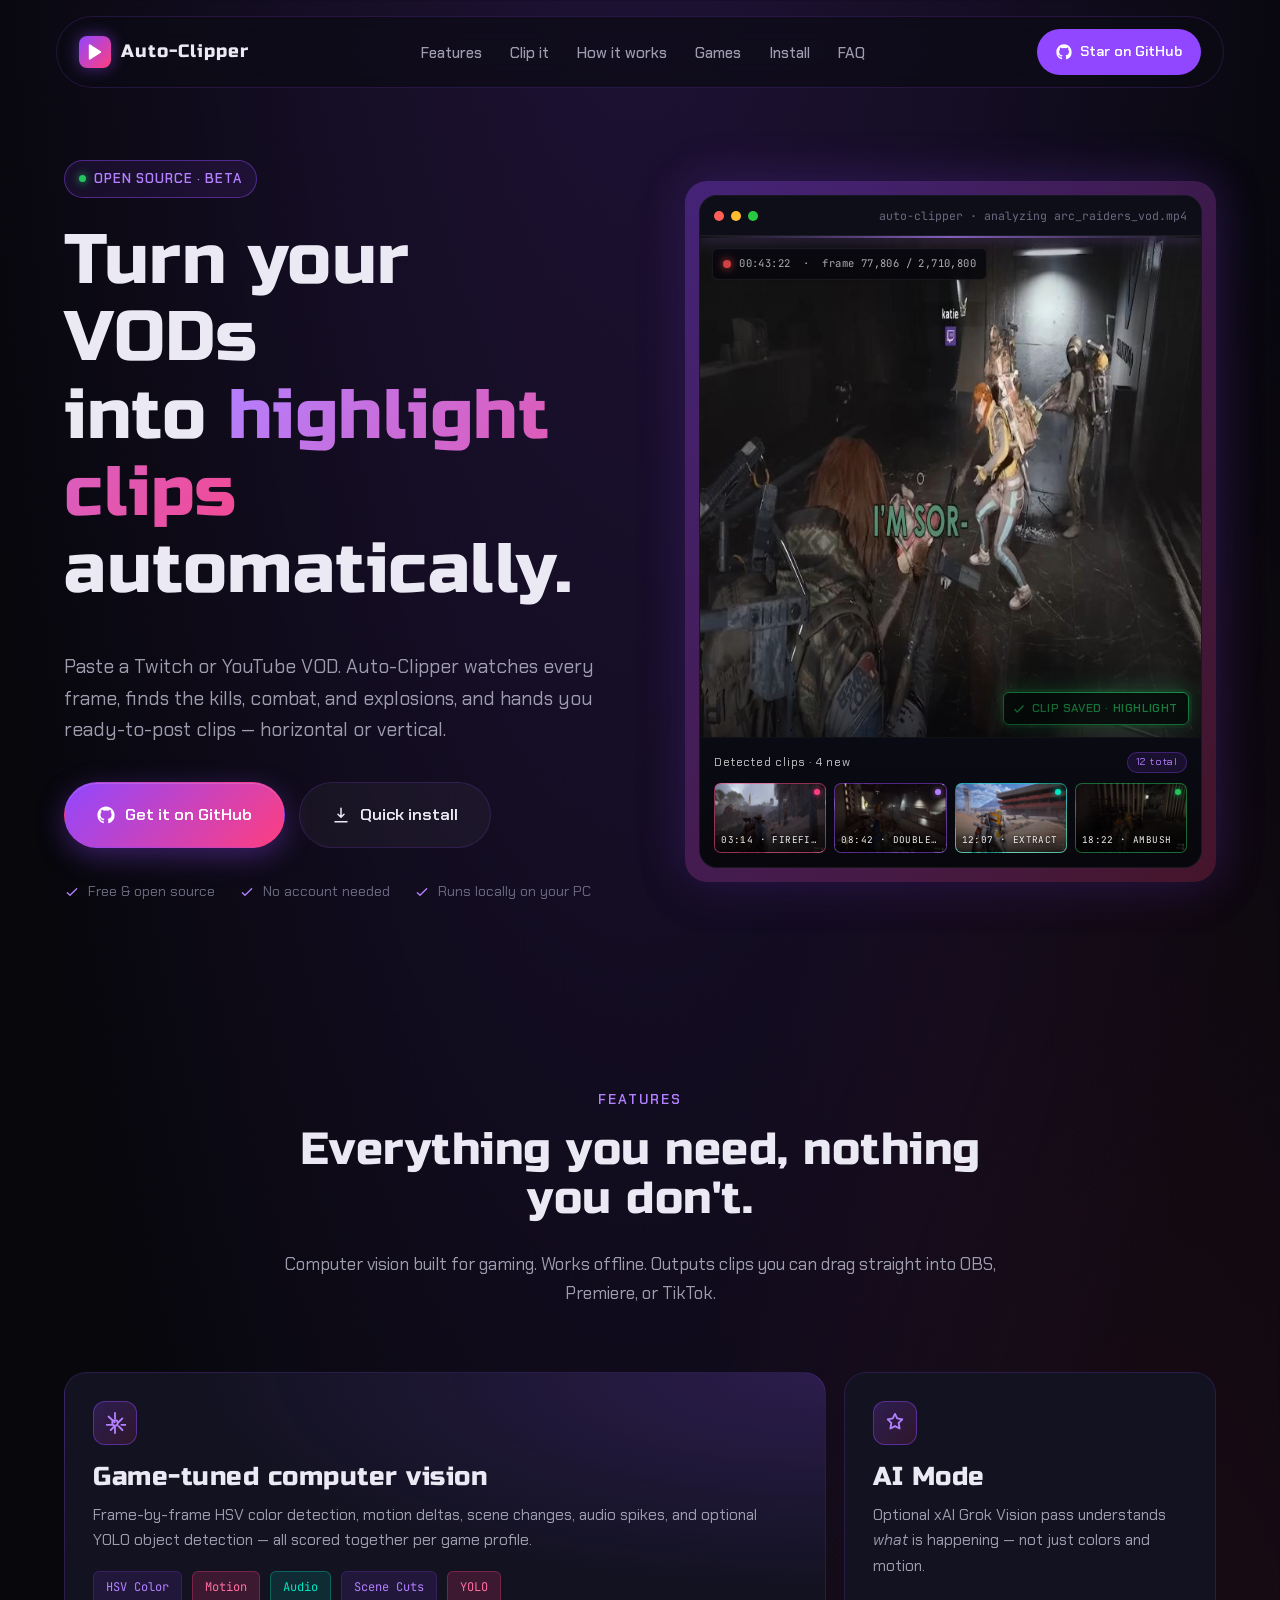
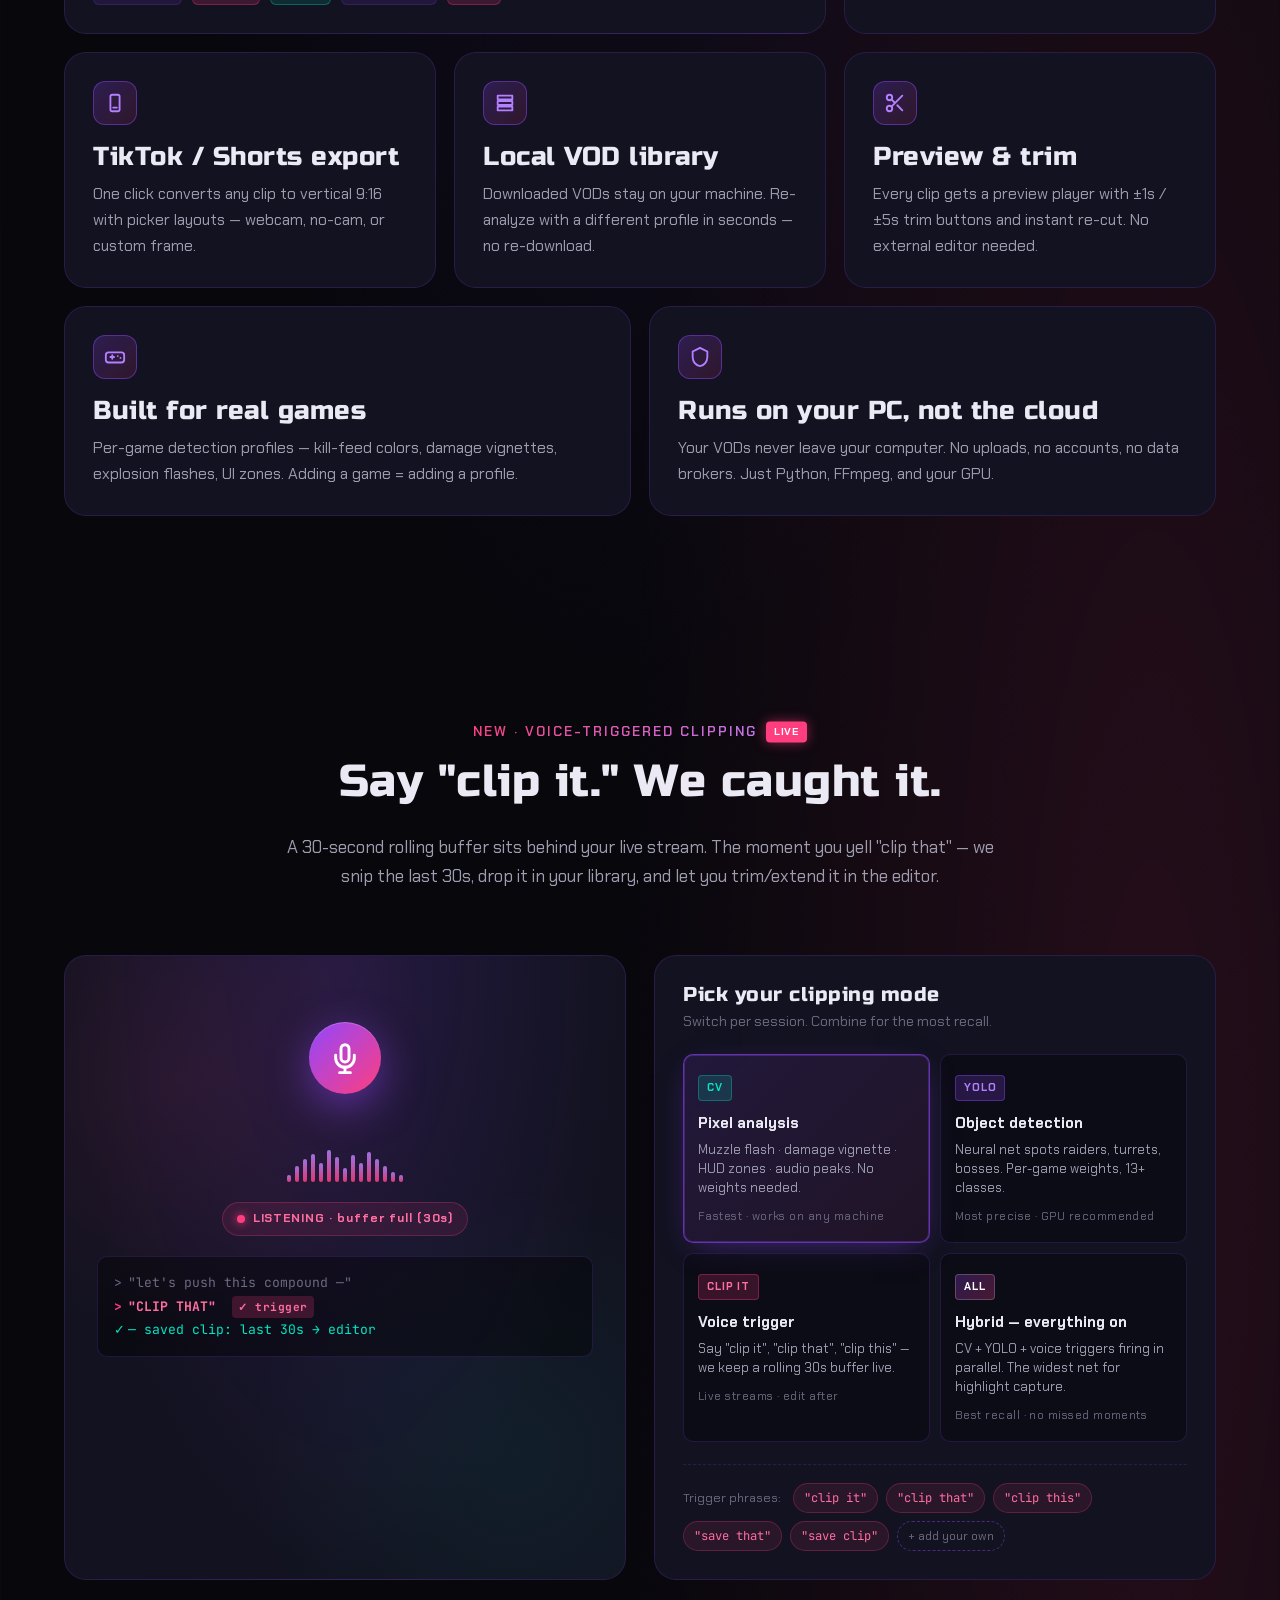
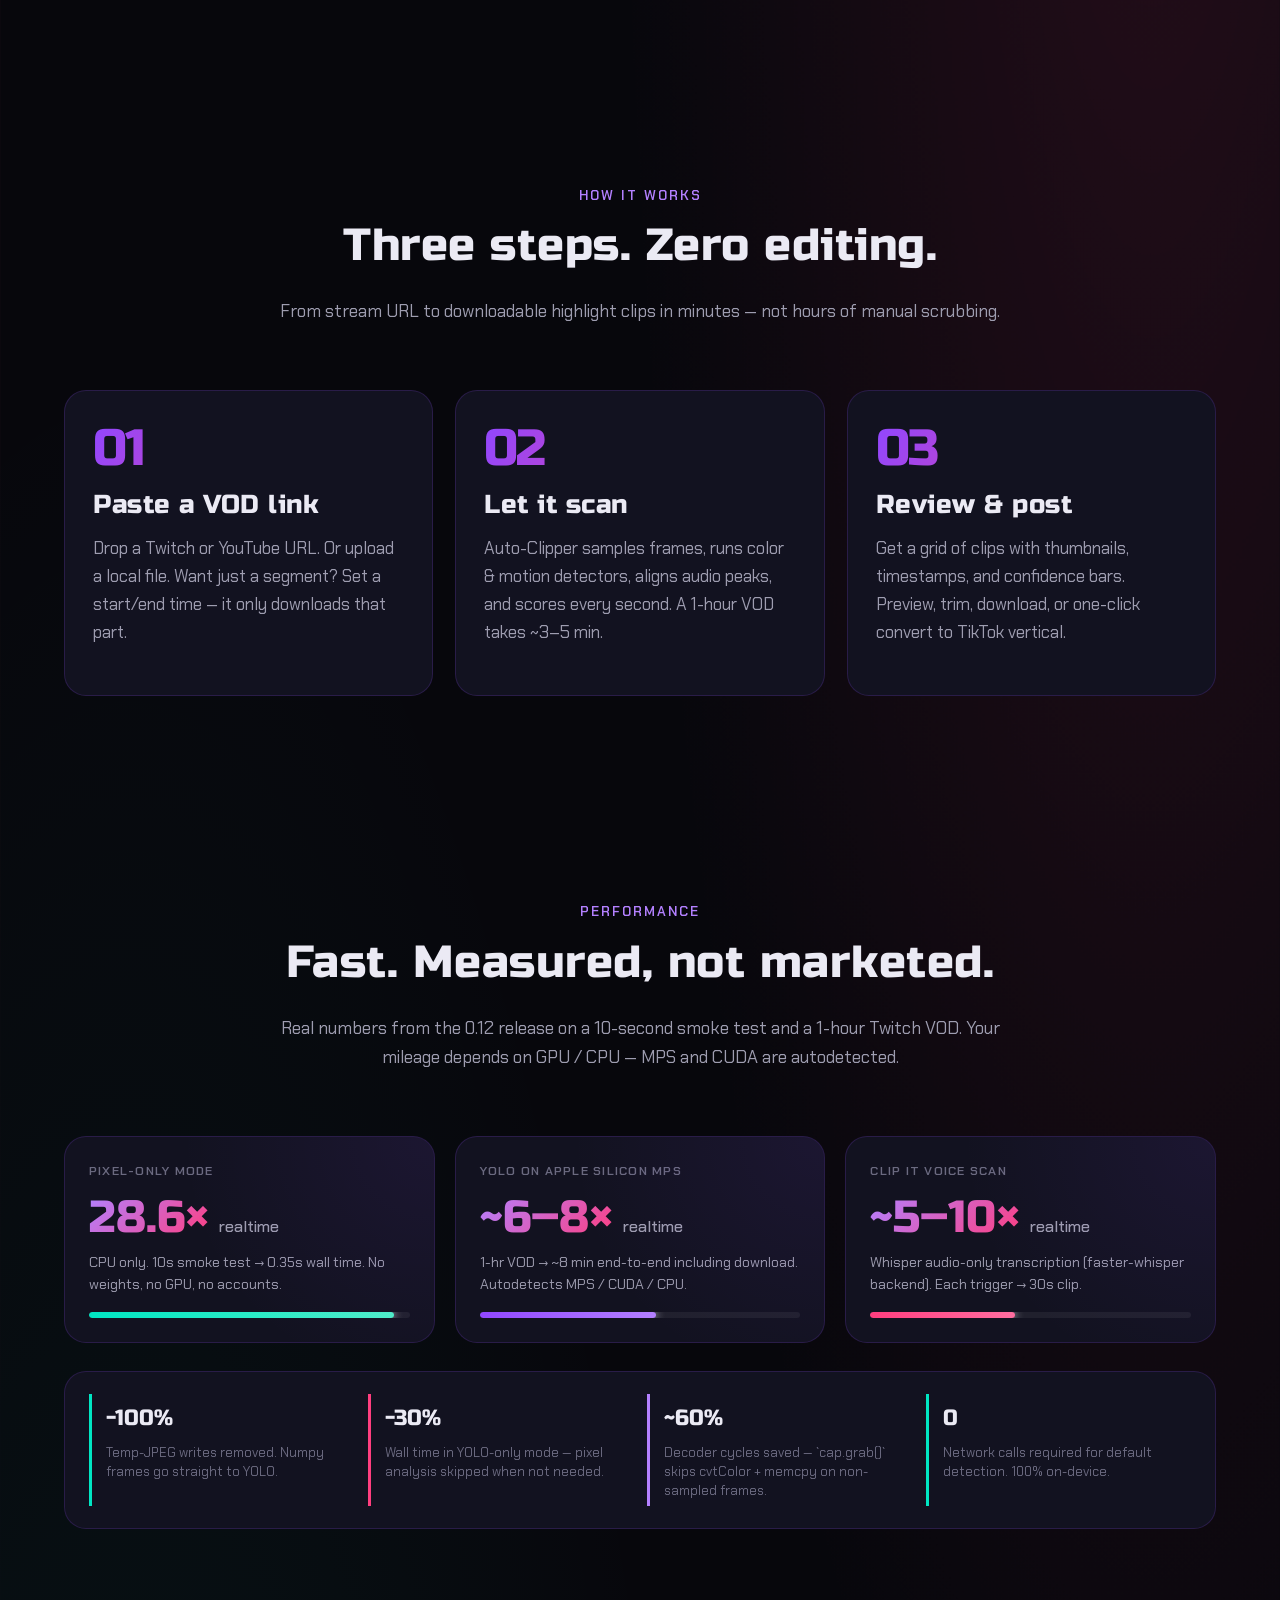
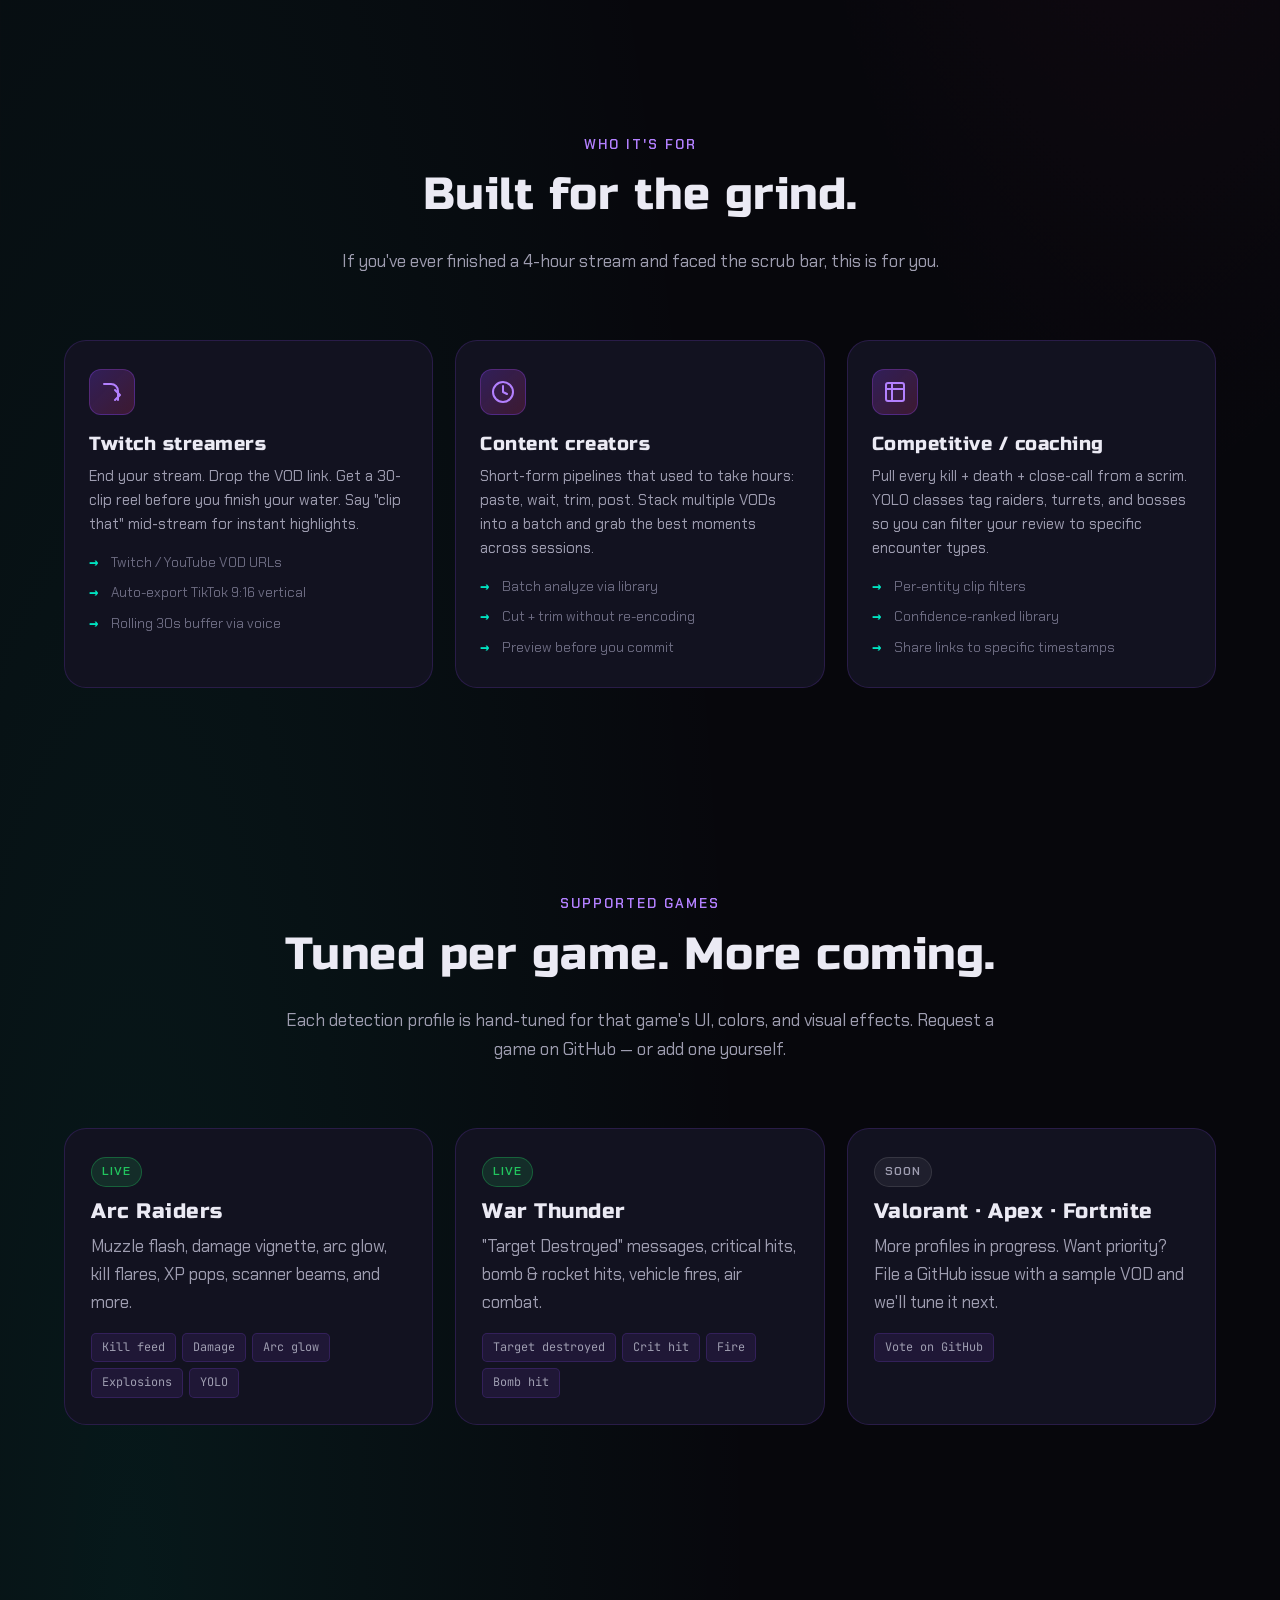
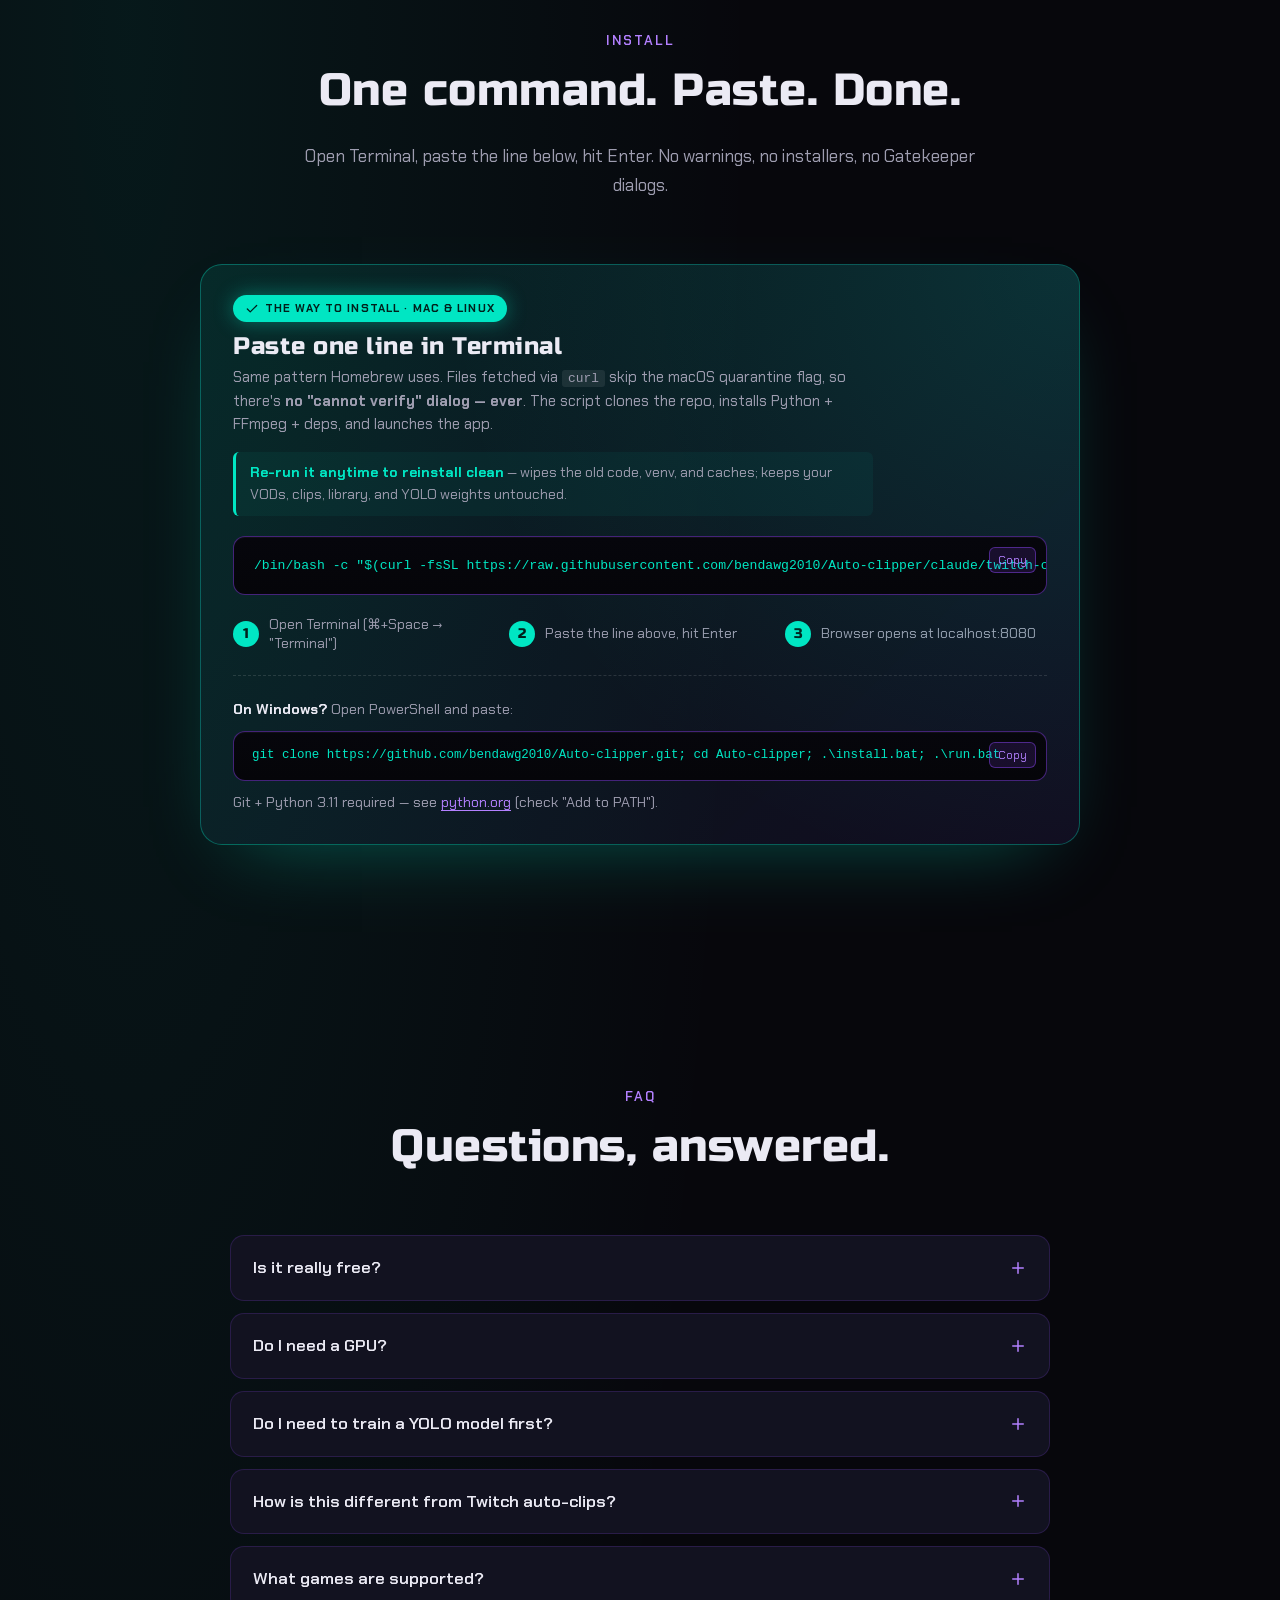
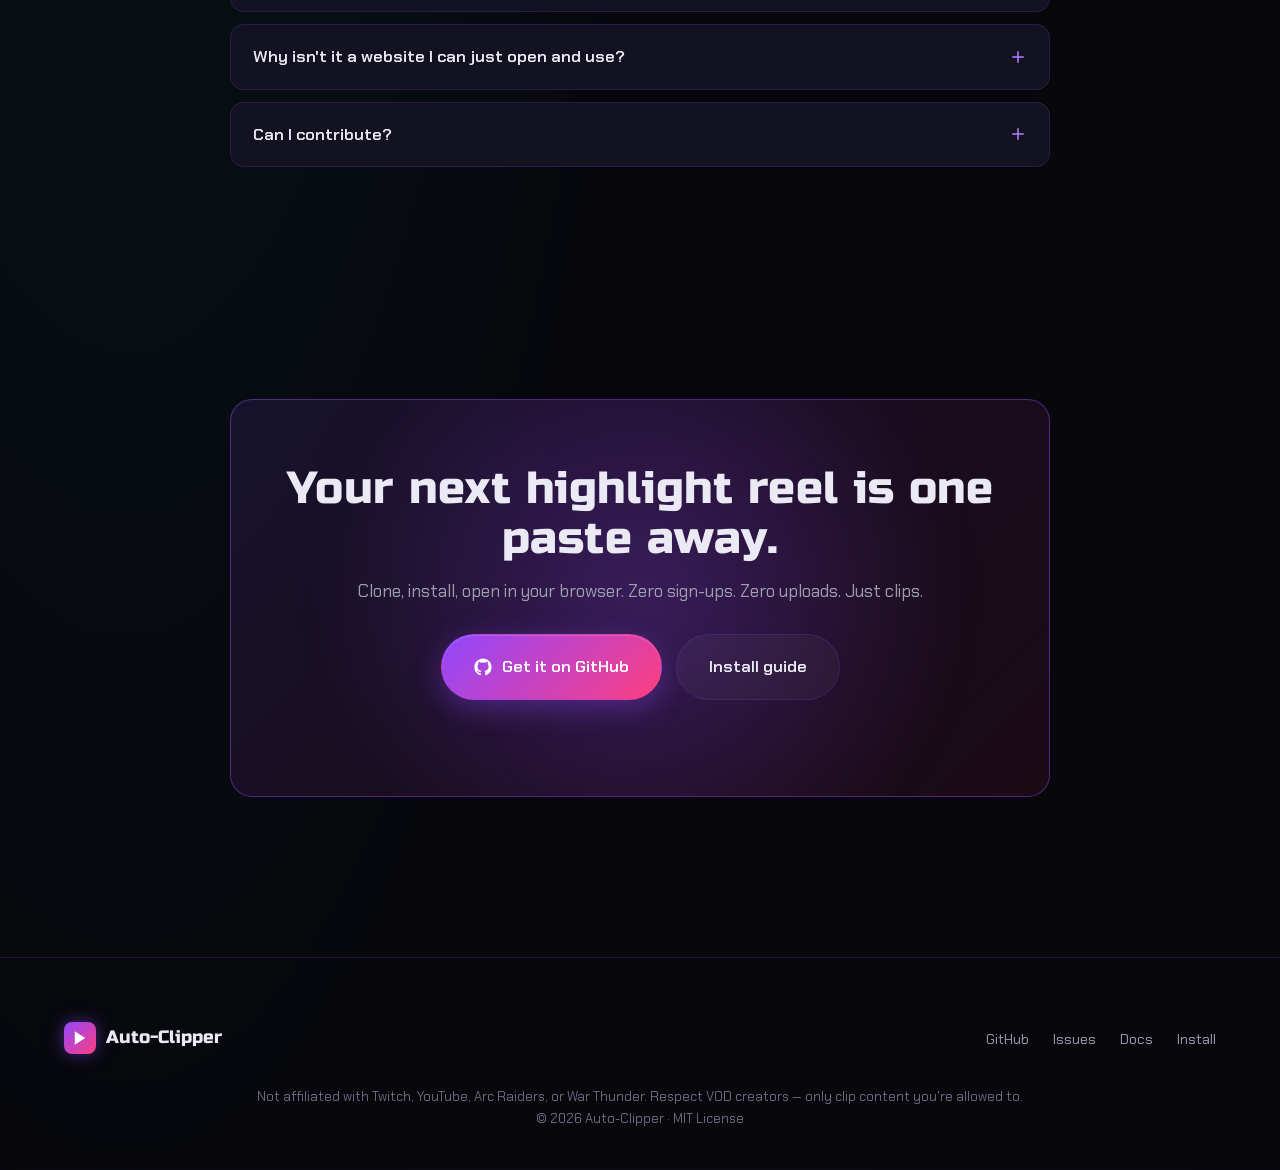
==== commit d437e068: "site: new FAQ entry about bundled YOLO model Answers the implicit question the user kept hitting: 'd" ====
--- a/site/index.html
+++ b/site/index.html
@@ -563,7 +563,15 @@
           Do I need a GPU?
           <svg viewBox="0 0 24 24" fill="none" stroke="currentColor" stroke-width="2" stroke-linecap="round"><path d="M12 5v14M5 12h14"/></svg>
         </summary>
-        <div class="faq__a">No. The default detector is CPU-friendly HSV color + motion analysis — a modern laptop handles a 1-hour VOD in ~3–5 minutes. If you enable optional YOLO object detection, a GPU makes it significantly faster.</div>
+        <div class="faq__a">No. The default detector is CPU-friendly HSV color + motion analysis — a modern laptop handles a 1-hour VOD in ~3–5 minutes. YOLO object detection also runs on CPU, but Apple Silicon (MPS) or CUDA makes it significantly faster. Device is autodetected.</div>
+      </details>
+
+      <details class="faq__item reveal">
+        <summary class="faq__q">
+          Do I need to train a YOLO model first?
+          <svg viewBox="0 0 24 24" fill="none" stroke="currentColor" stroke-width="2" stroke-linecap="round"><path d="M12 5v14M5 12h14"/></svg>
+        </summary>
+        <div class="faq__a">No. Auto-Clipper ships with a pre-trained Arc Raiders YOLO model (<code>models/best.pt</code>, 21 MB) that detects 13 entity classes — raider, bombardier, leaper, turret, fireball, and more. YOLO mode works the moment you install. If you want to retrain on newer gameplay or a different game, just overwrite <code>models/best.pt</code> with your own weights.</div>
       </details>
 
       <details class="faq__item reveal">
@@ -632,7 +640,7 @@
       <ul class="footer__links">
         <li><a href="https://github.com/bendawg2010/Auto-clipper" target="_blank" rel="noopener">GitHub</a></li>
         <li><a href="https://github.com/bendawg2010/Auto-clipper/issues" target="_blank" rel="noopener">Issues</a></li>
-        <li><a href="https://github.com/bendawg2010/Auto-clipper/blob/main/README.md" target="_blank" rel="noopener">Docs</a></li>
+        <li><a href="https://github.com/bendawg2010/Auto-clipper#readme" target="_blank" rel="noopener">Docs</a></li>
         <li><a href="#install">Install</a></li>
       </ul>
     </div>
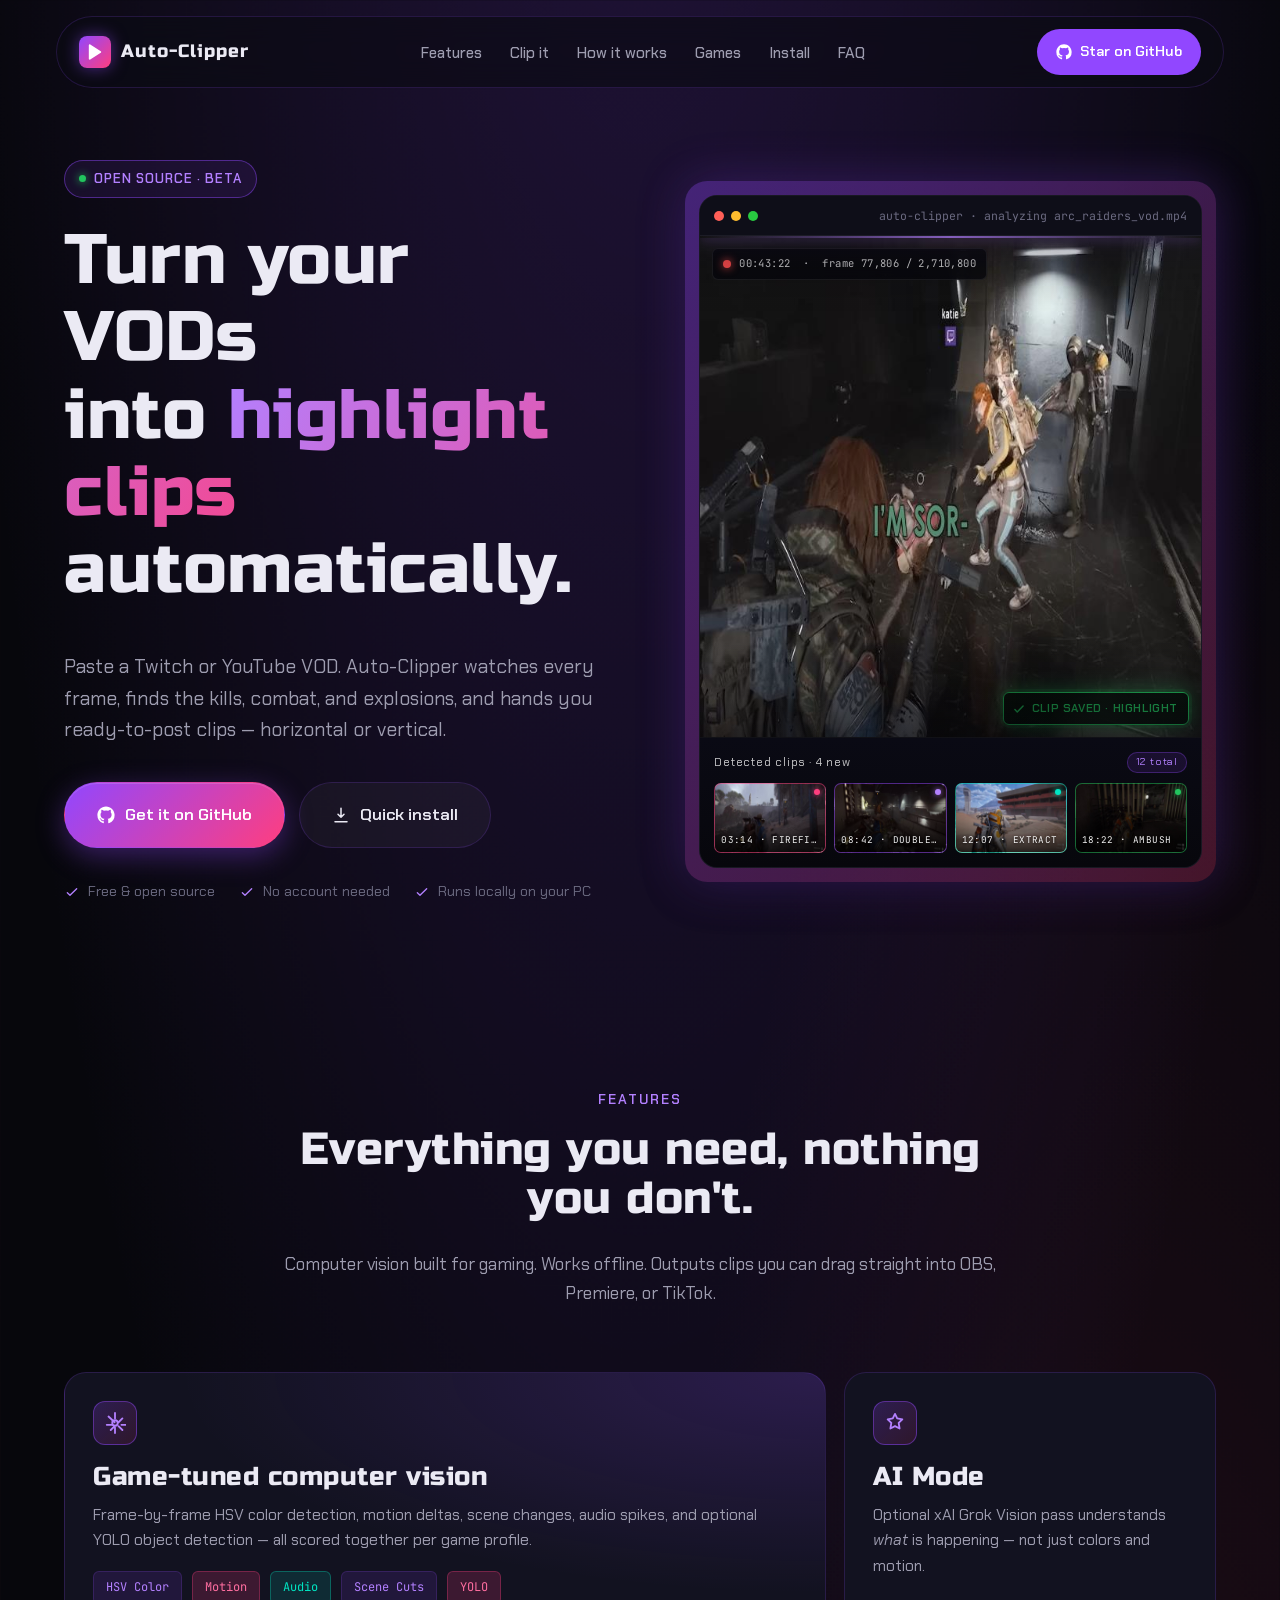
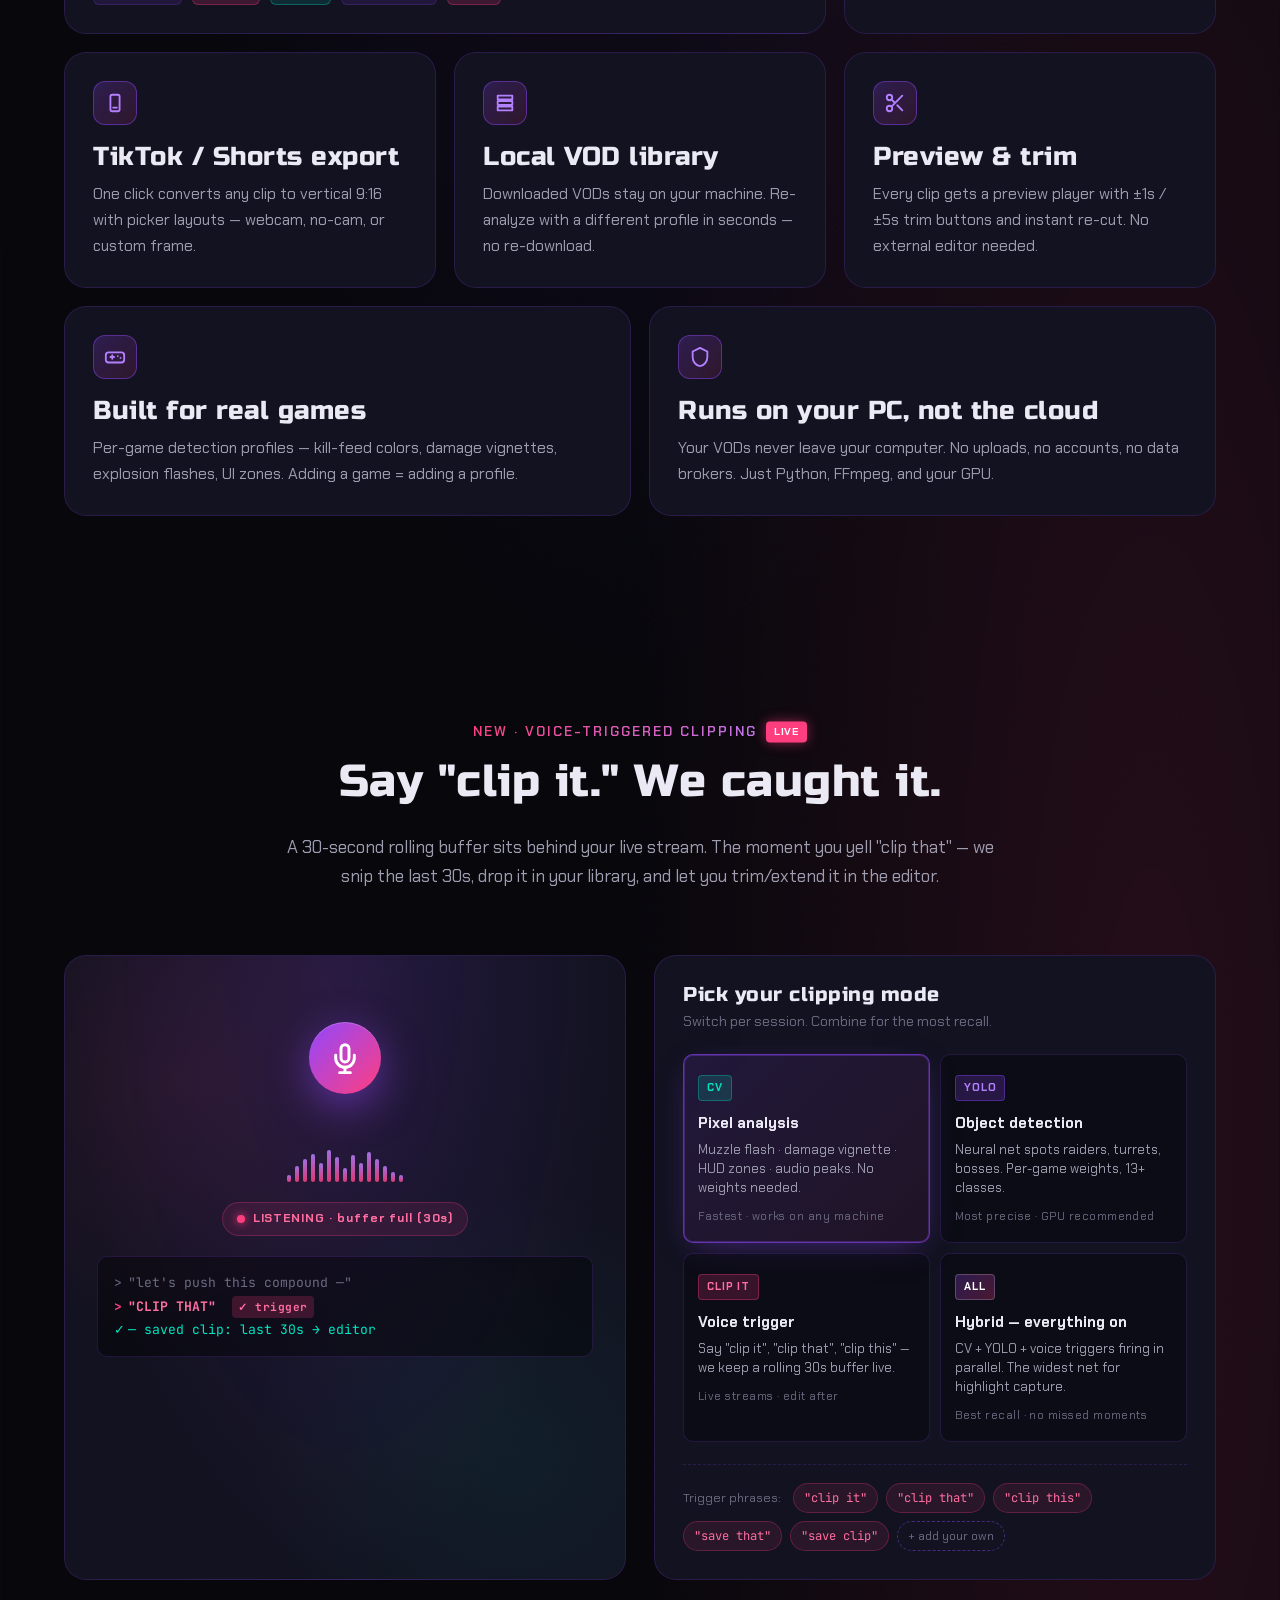
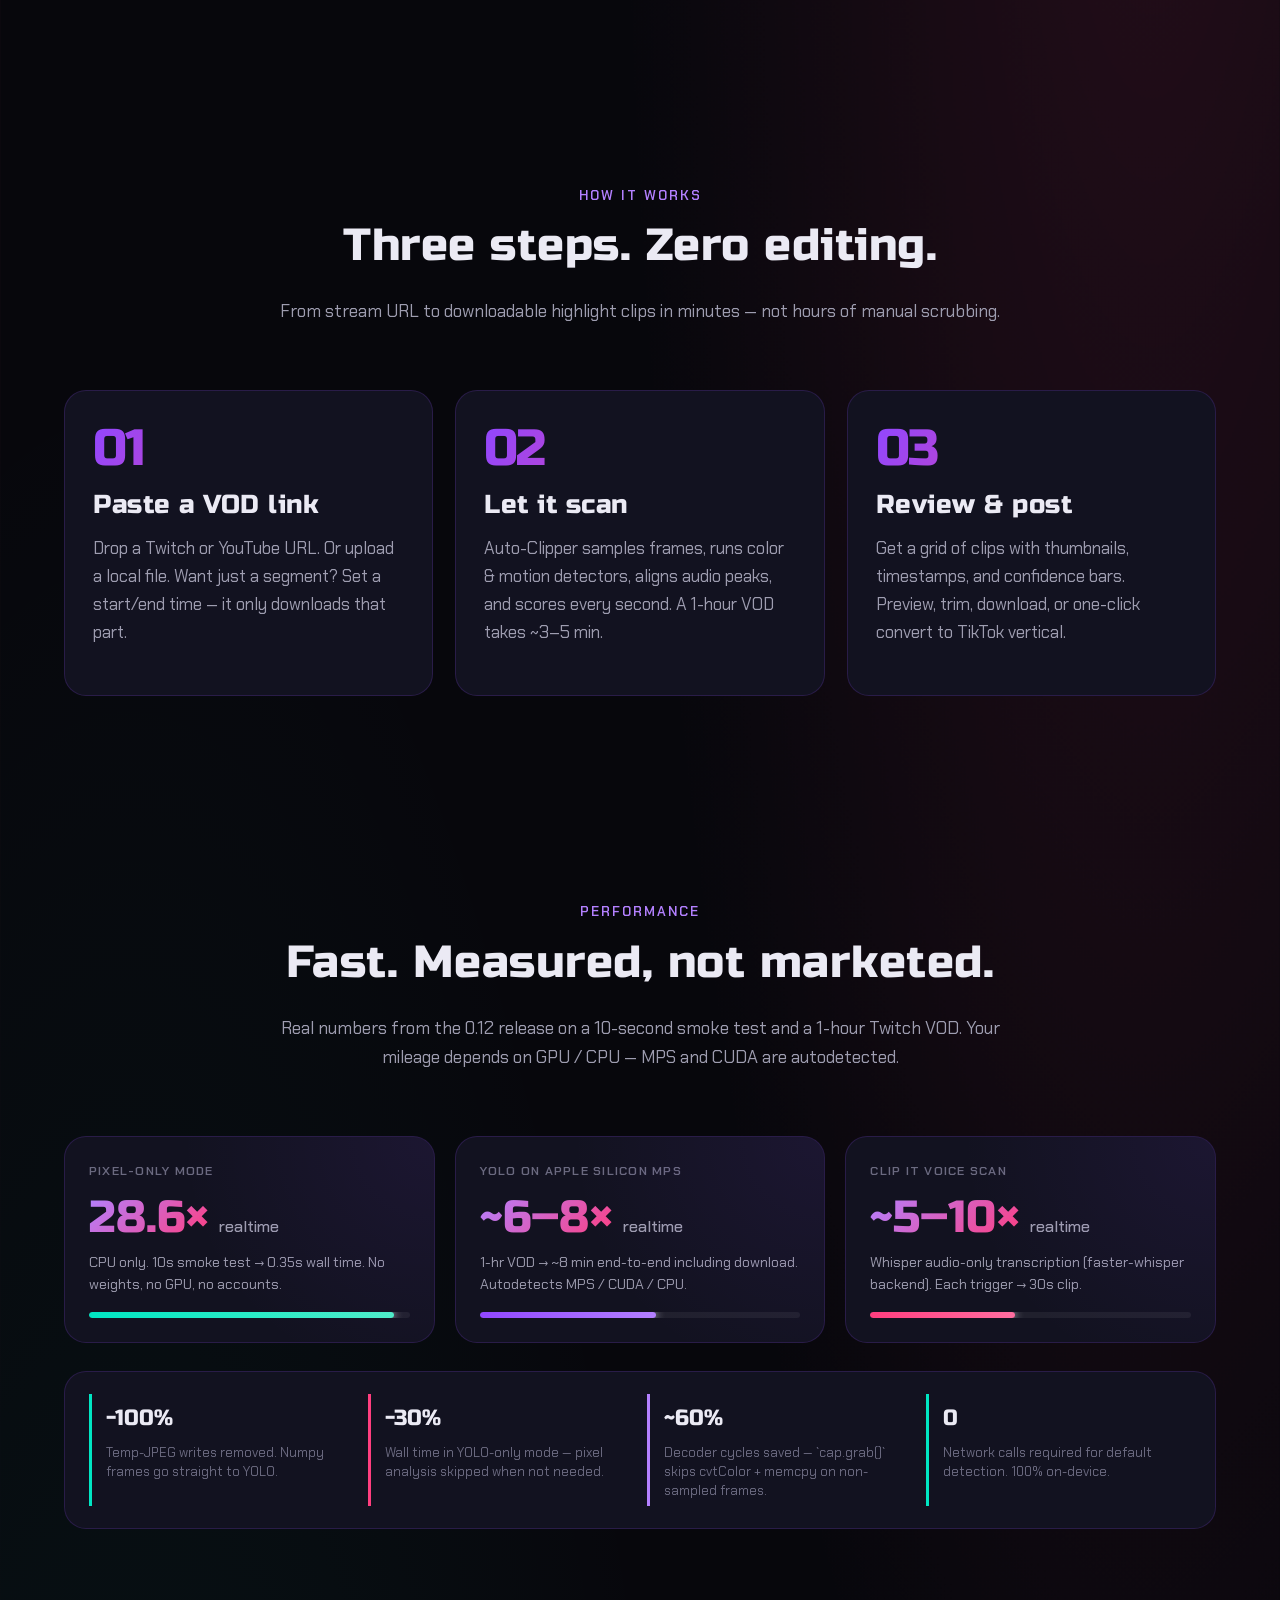
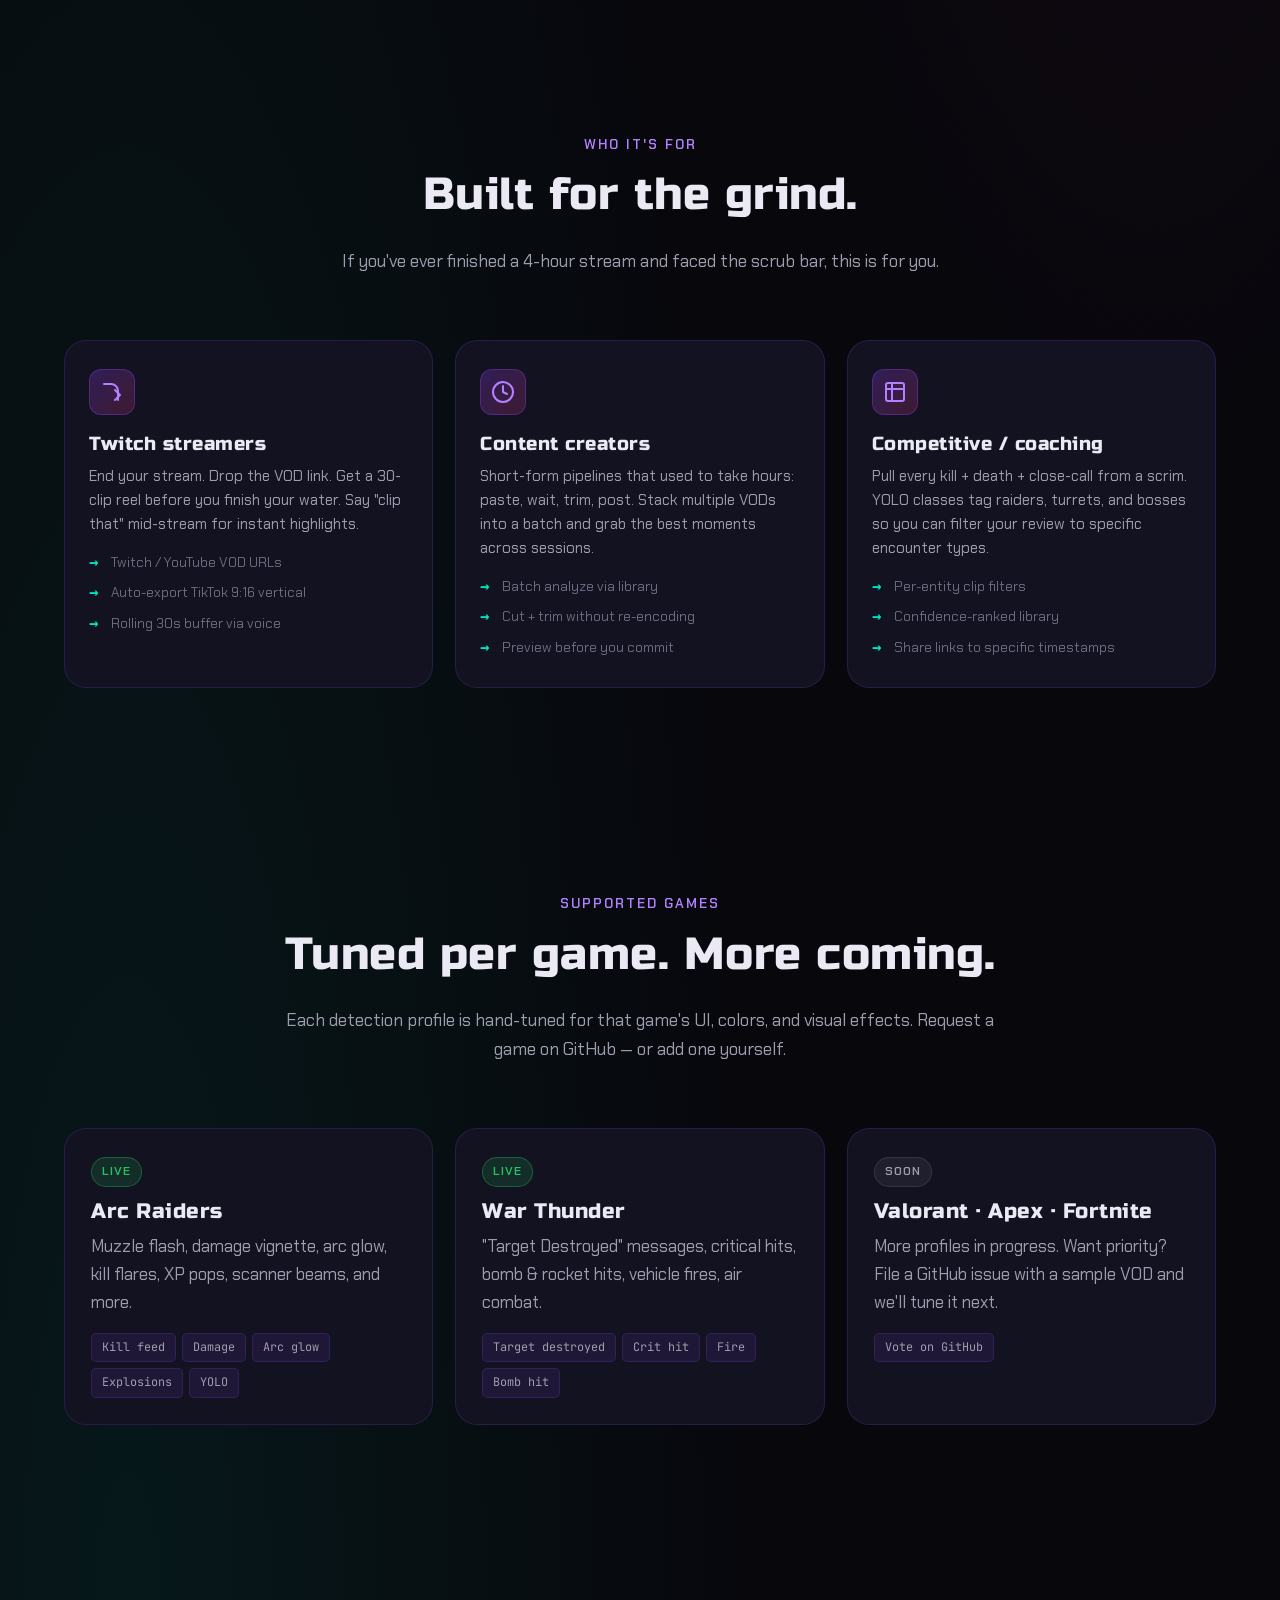
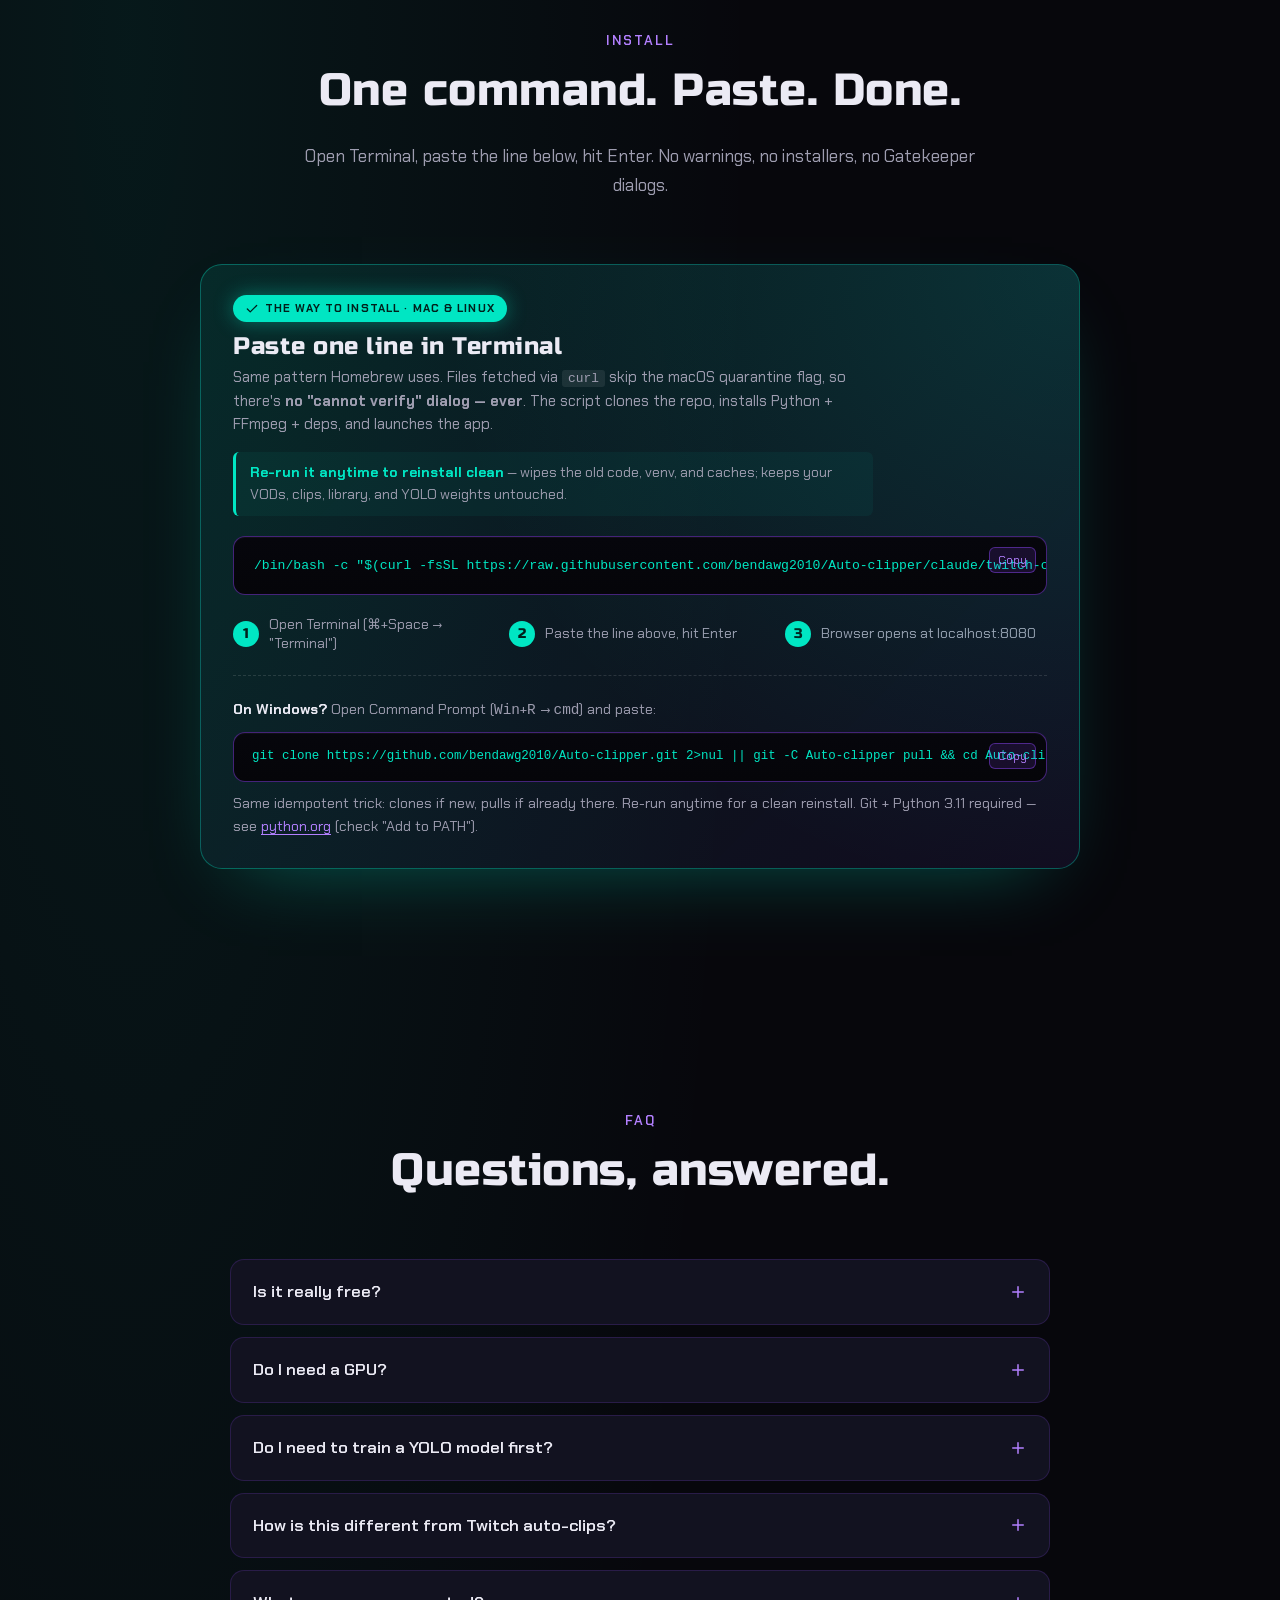
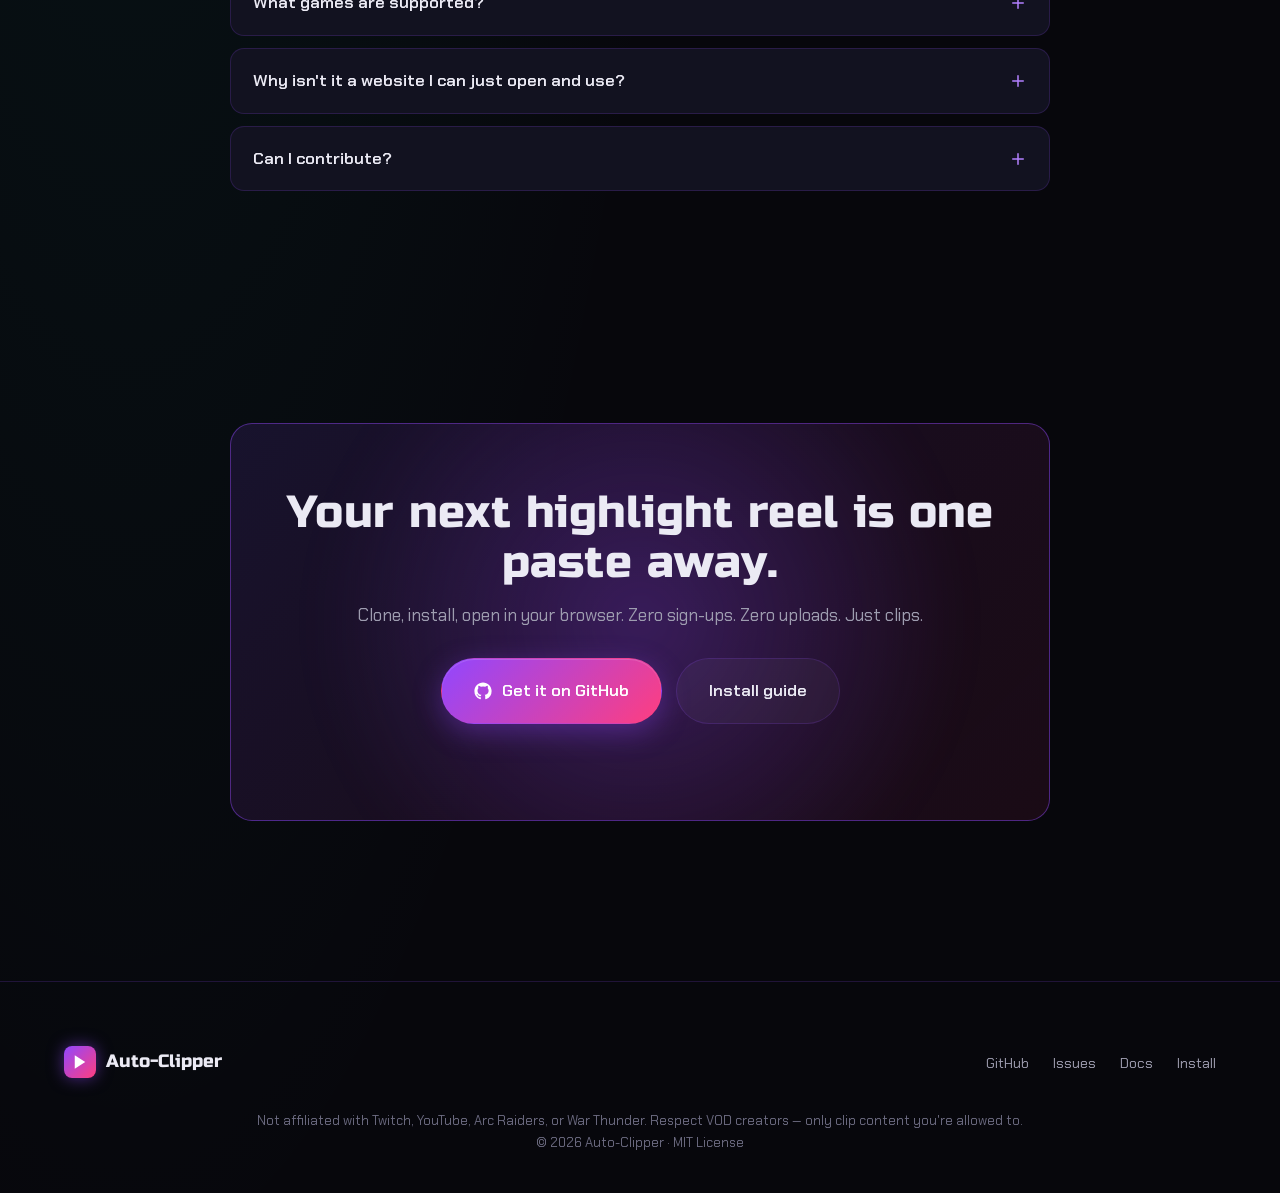
==== commit add5d382: "site: Windows install command is now idempotent The cmd: 'git clone ... 2>/dev/null || git -C Auto-c" ====
--- a/site/index.html
+++ b/site/index.html
@@ -529,12 +529,12 @@
         <div class="curl-install__step"><span>3</span> Browser opens at localhost:8080</div>
       </div>
       <div class="curl-install__windows">
-        <strong>On Windows?</strong> Open PowerShell and paste:
+        <strong>On Windows?</strong> Open Command Prompt (<kbd>Win</kbd>+<kbd>R</kbd> → <code>cmd</code>) and paste:
         <div class="curl-install__code curl-install__code--small">
           <button class="copy-btn" type="button">Copy</button>
-          <code>git clone https://github.com/bendawg2010/Auto-clipper.git; cd Auto-clipper; .\install.bat; .\run.bat</code>
-        </div>
-        Git + Python 3.11 required — see <a href="https://www.python.org/downloads/" target="_blank" rel="noopener">python.org</a> (check "Add to PATH").
+          <code>git clone https://github.com/bendawg2010/Auto-clipper.git 2&gt;nul || git -C Auto-clipper pull &amp;&amp; cd Auto-clipper &amp;&amp; install.bat &amp;&amp; run.bat</code>
+        </div>
+        Same idempotent trick: clones if new, pulls if already there. Re-run anytime for a clean reinstall. Git + Python 3.11 required — see <a href="https://www.python.org/downloads/" target="_blank" rel="noopener">python.org</a> (check "Add to PATH").
       </div>
     </div>
 
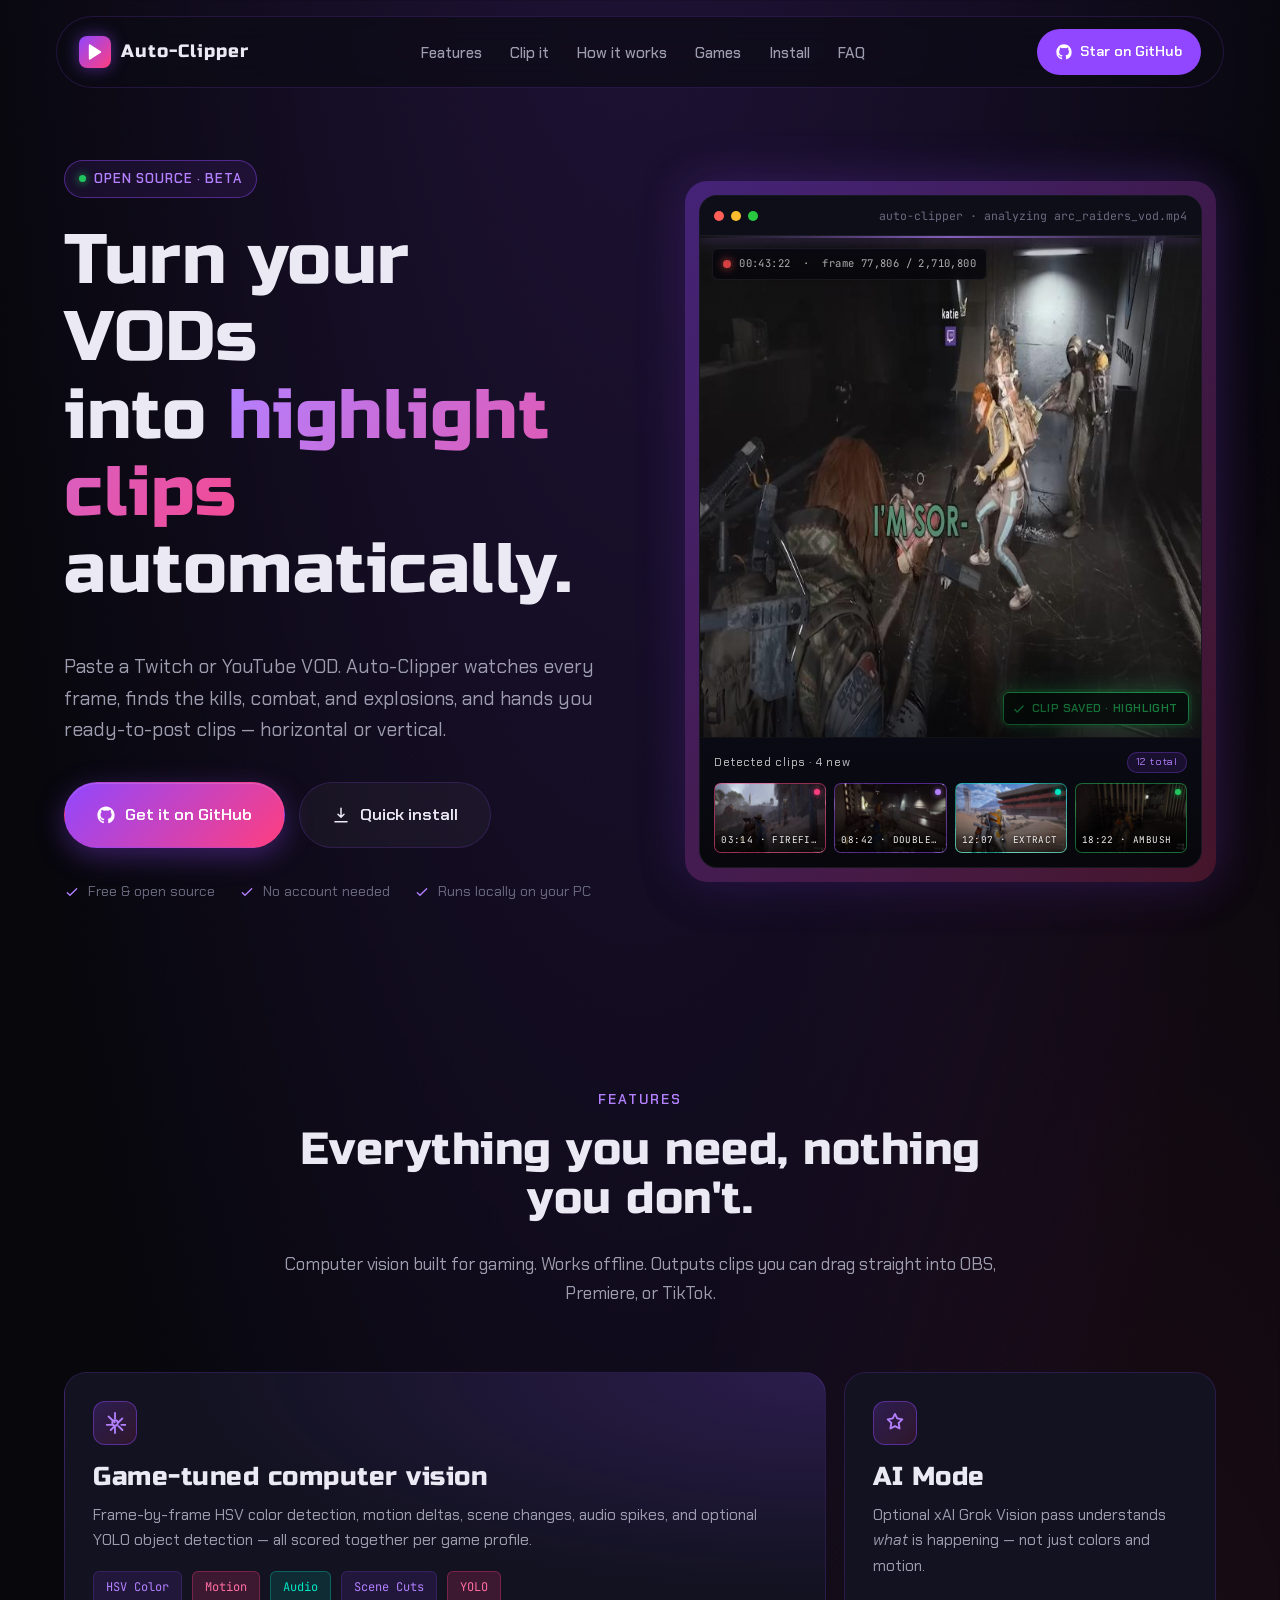
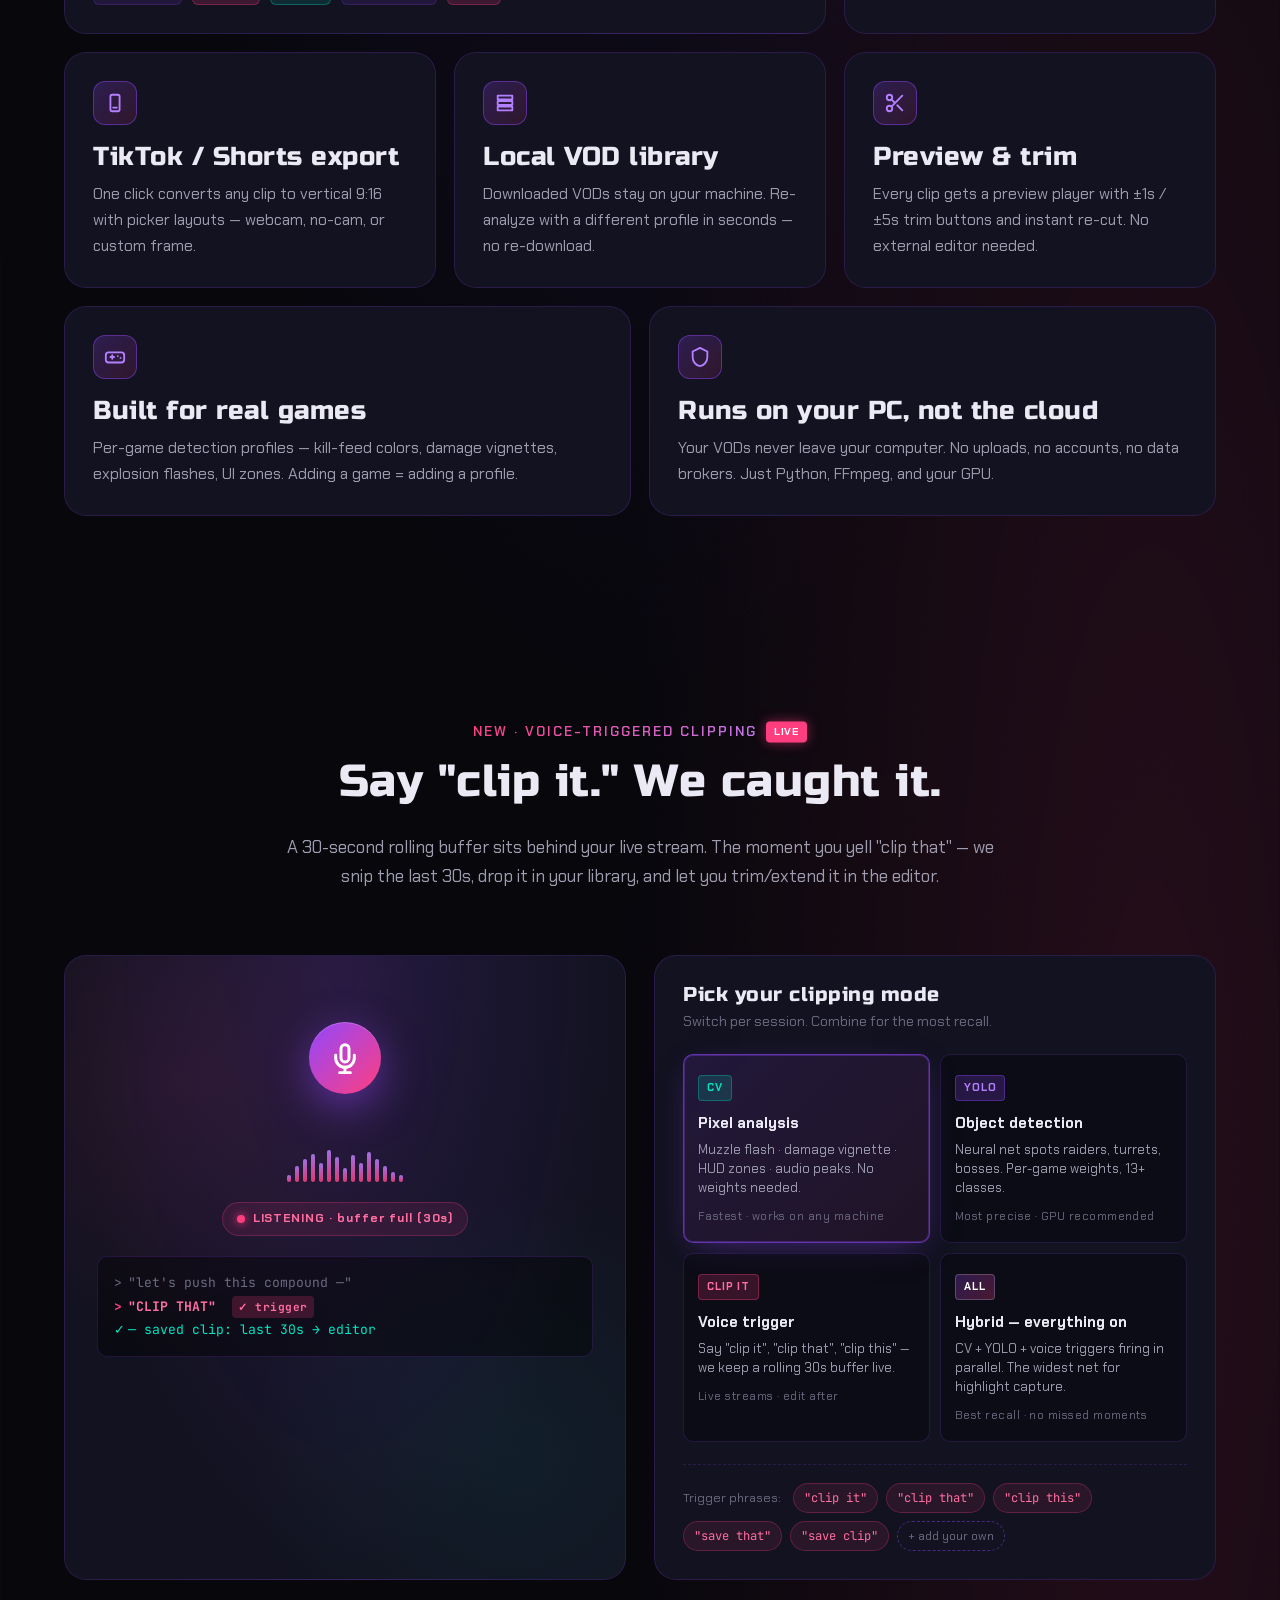
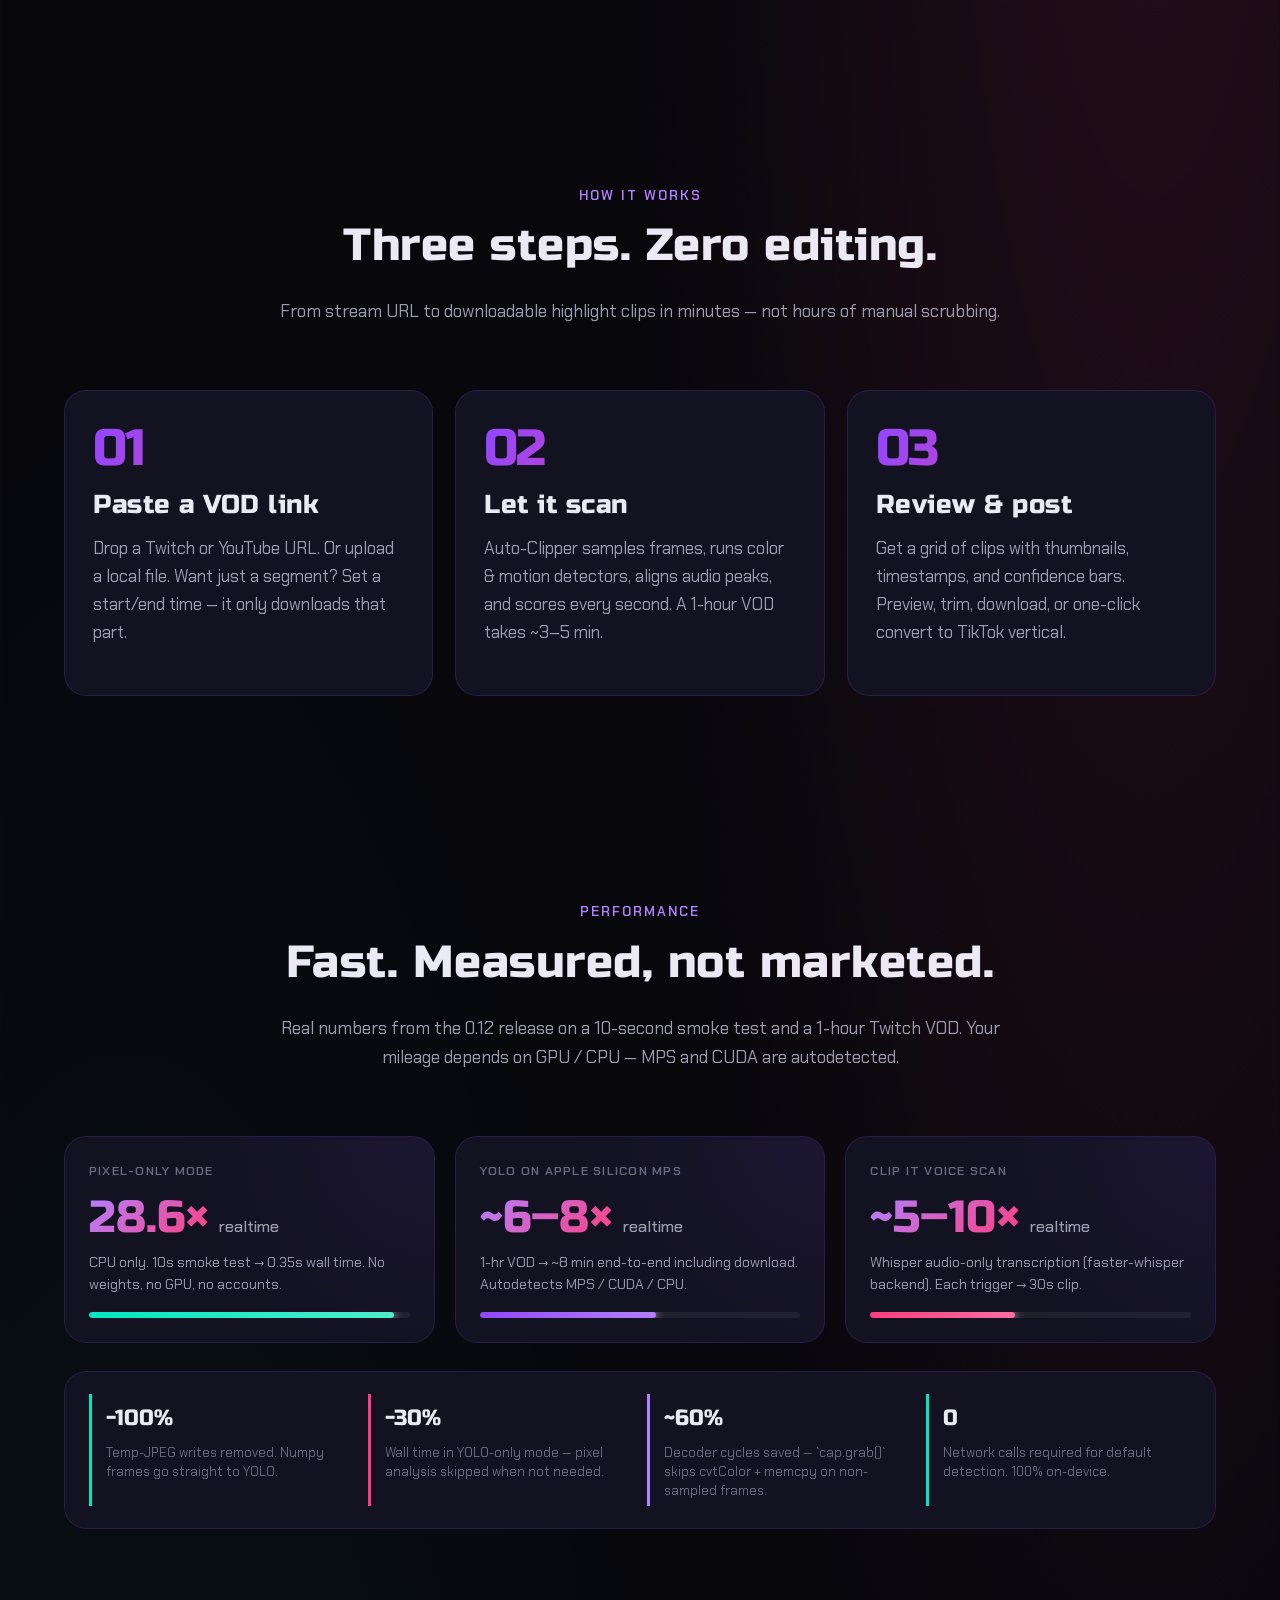
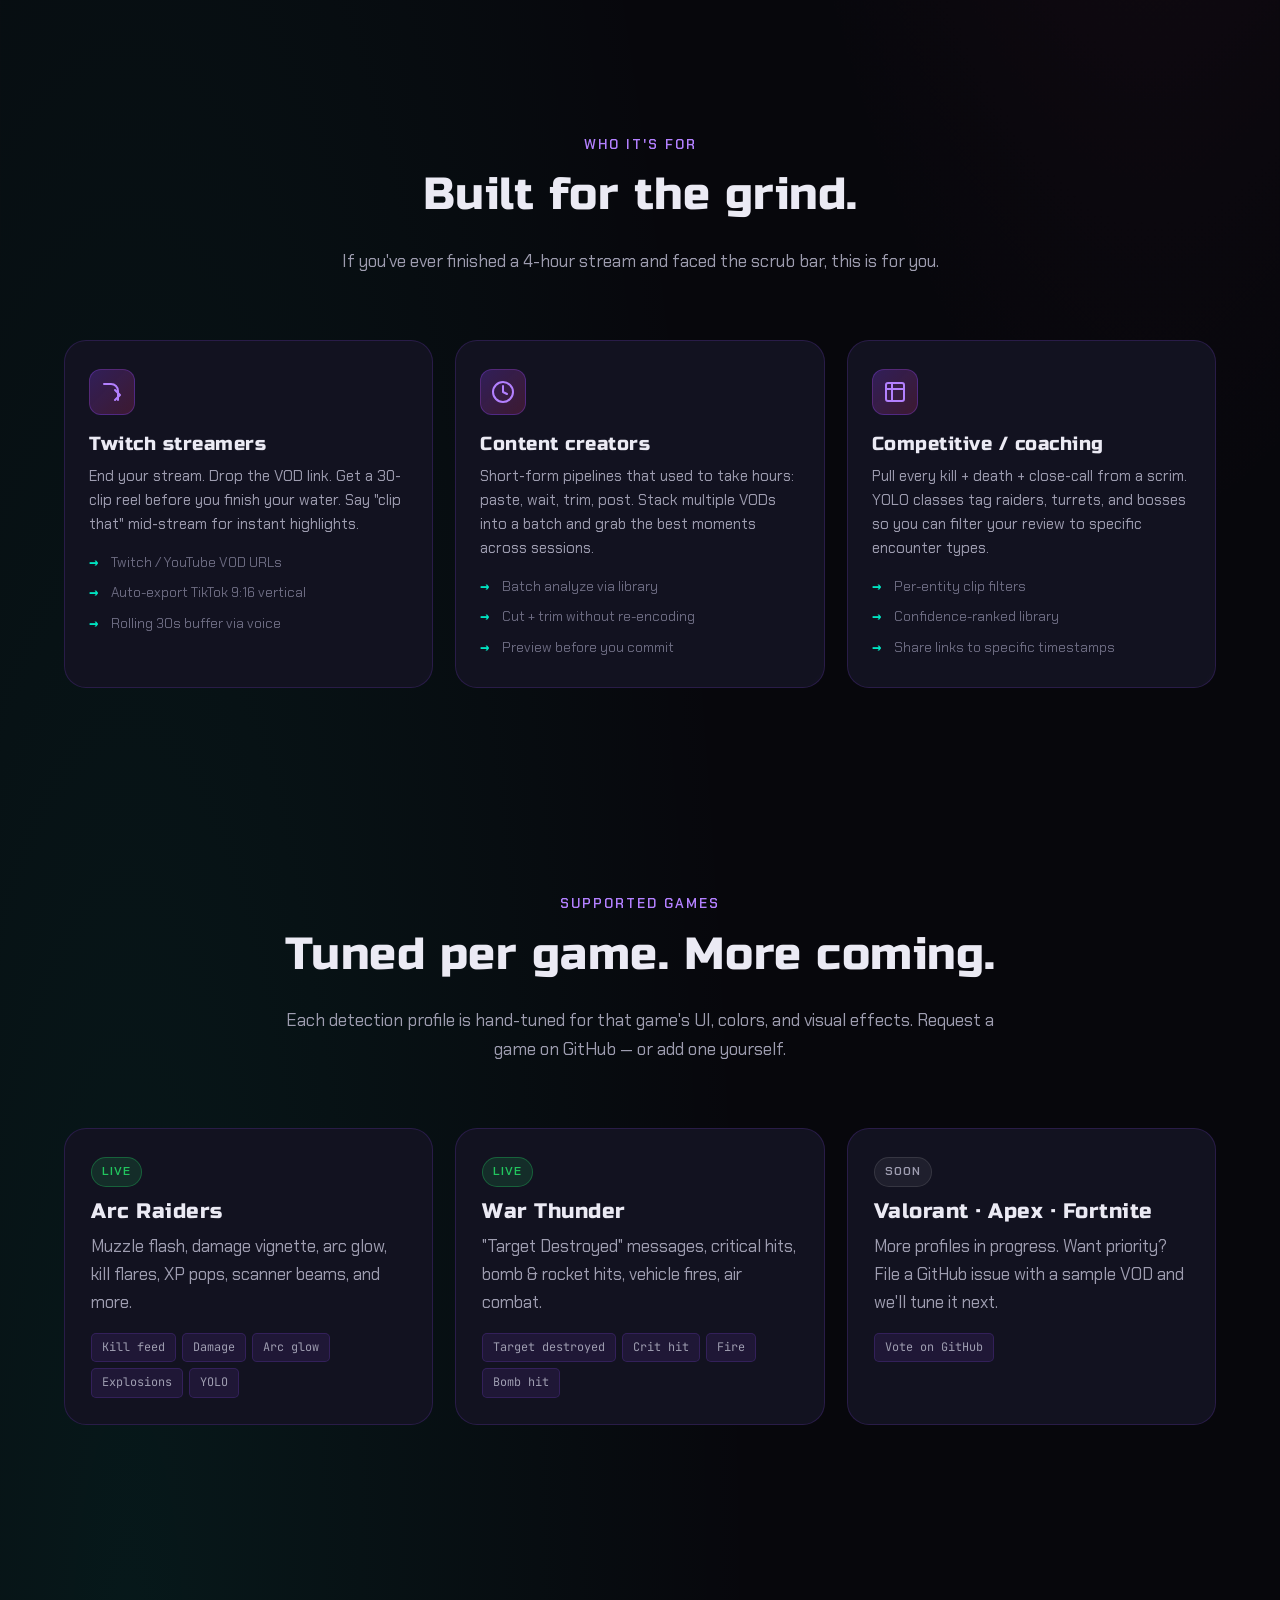
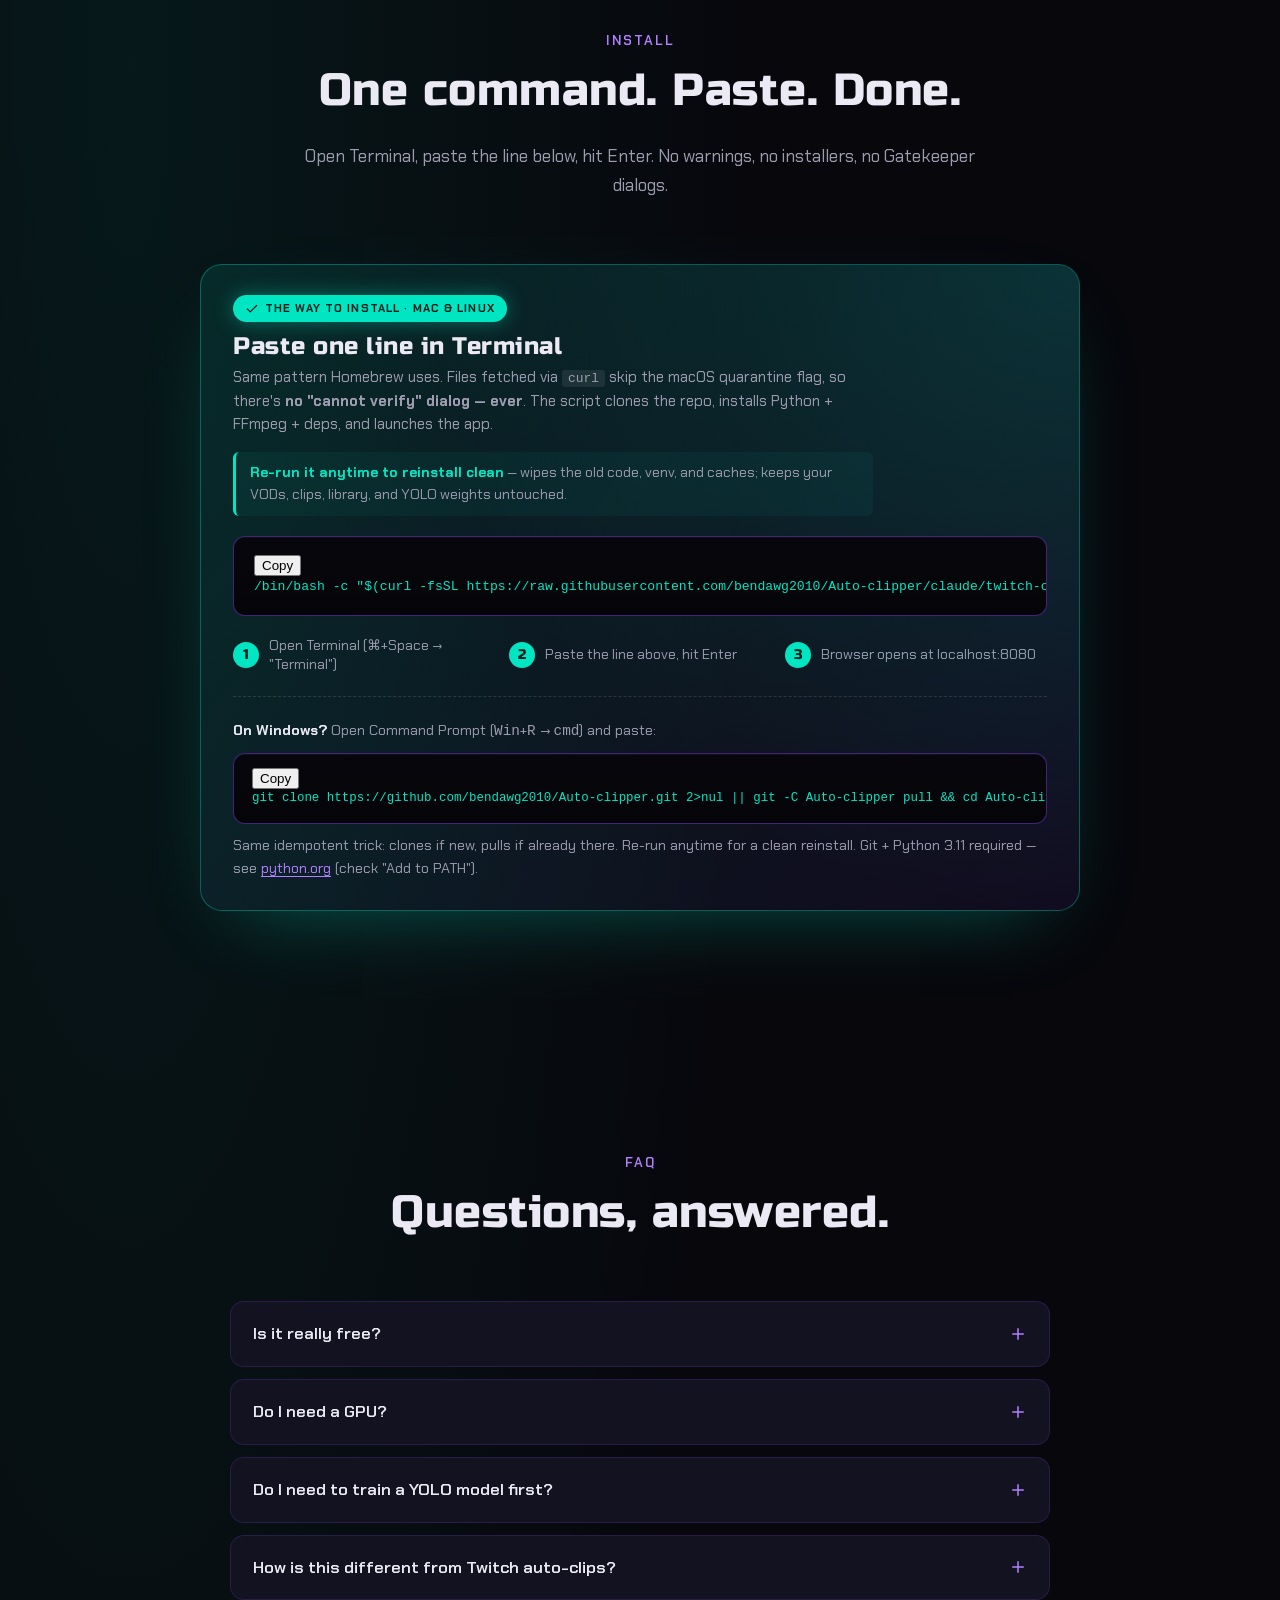
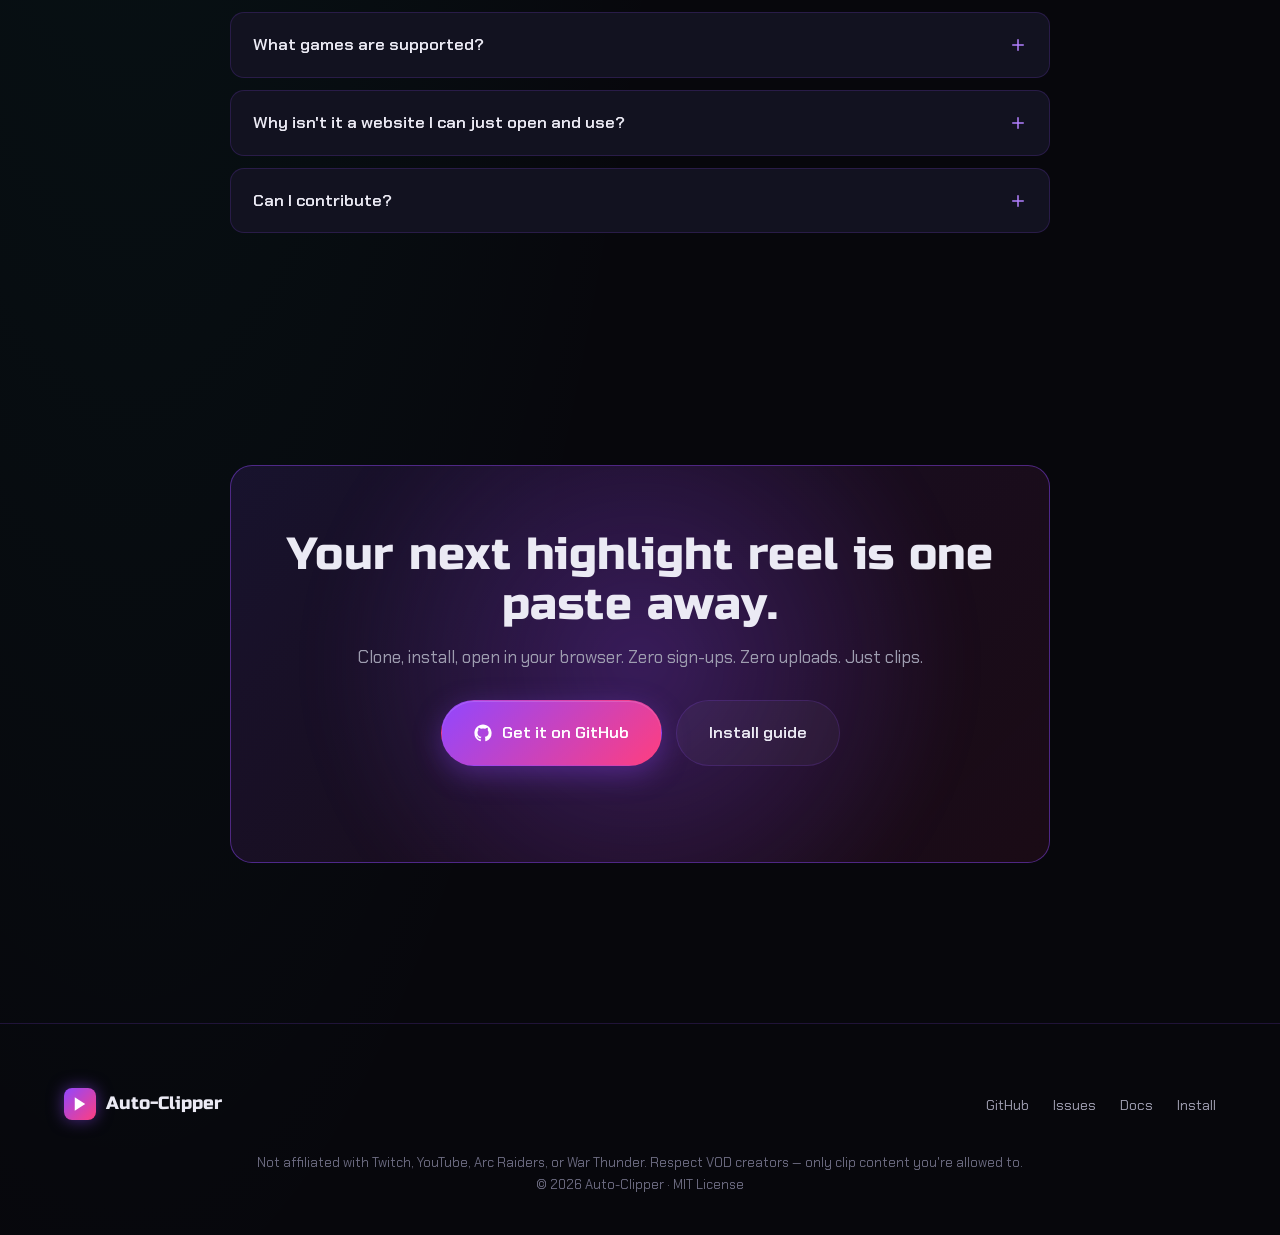
==== commit 7eb75e9e: "docs: correct bundled weights size (5.4 MB, stripped) Training finished 5 epochs on the Arc Raiders " ====
--- a/site/index.html
+++ b/site/index.html
@@ -11,10 +11,18 @@
   <meta property="og:description" content="Paste a VOD link, get the highlight clips automatically. Open source. Built for gamers." />
   <meta property="og:type" content="website" />
   <meta property="og:url" content="https://auto-clipper.pages.dev/" />
+  <meta property="og:image" content="https://auto-clipper.pages.dev/img/arc-hero.jpg" />
+  <meta property="og:image:alt" content="Auto-Clipper hero: Arc Raiders gameplay with three YOLO detection boxes identifying raiders" />
+  <meta property="og:image:width" content="640" />
+  <meta property="og:image:height" content="360" />
+  <meta property="og:site_name" content="Auto-Clipper" />
 
   <meta name="twitter:card" content="summary_large_image" />
   <meta name="twitter:title" content="Auto-Clipper" />
   <meta name="twitter:description" content="Free open-source auto-highlight tool for Twitch/YouTube VODs." />
+  <meta name="twitter:image" content="https://auto-clipper.pages.dev/img/arc-hero.jpg" />
+  <meta name="twitter:image:alt" content="Auto-Clipper hero: Arc Raiders gameplay with YOLO detection boxes" />
+  <meta name="theme-color" content="#9147ff" />
 
   <link rel="preconnect" href="https://fonts.googleapis.com" />
   <link rel="preconnect" href="https://fonts.gstatic.com" crossorigin />
@@ -571,7 +579,7 @@
           Do I need to train a YOLO model first?
           <svg viewBox="0 0 24 24" fill="none" stroke="currentColor" stroke-width="2" stroke-linecap="round"><path d="M12 5v14M5 12h14"/></svg>
         </summary>
-        <div class="faq__a">No. Auto-Clipper ships with a pre-trained Arc Raiders YOLO model (<code>models/best.pt</code>, 21 MB) that detects 13 entity classes — raider, bombardier, leaper, turret, fireball, and more. YOLO mode works the moment you install. If you want to retrain on newer gameplay or a different game, just overwrite <code>models/best.pt</code> with your own weights.</div>
+        <div class="faq__a">No. Auto-Clipper ships with a pre-trained Arc Raiders YOLO model (<code>models/best.pt</code>, ~5 MB stripped-optimizer checkpoint) that detects 13 entity classes — raider, bombardier, leaper, turret, fireball, and more. YOLO mode works the moment you install. If you want to retrain on newer gameplay or a different game, just overwrite <code>models/best.pt</code> with your own weights.</div>
       </details>
 
       <details class="faq__item reveal">
--- a/site/styles.css
+++ b/site/styles.css
@@ -1343,62 +1343,6 @@
   color: var(--text-muted);
 }
 
-/* ============ INSTALL ============ */
-.install {
-  display: grid;
-  grid-template-columns: repeat(3, 1fr);
-  gap: 22px;
-}
-.install__card {
-  background: var(--bg-card);
-  border: 1px solid var(--border);
-  border-radius: var(--radius-lg);
-  padding: 26px;
-}
-.install__card h3 {
-  display: flex; align-items: center; gap: 12px;
-  font-size: 1.15rem;
-  margin-bottom: 18px;
-}
-.install__card svg { width: 22px; height: 22px; color: var(--primary-hi); }
-
-.install__code {
-  background: #06060c;
-  border: 1px solid var(--border);
-  border-radius: 10px;
-  padding: 14px 16px;
-  font-family: 'JetBrains Mono', monospace;
-  font-size: 0.82rem;
-  color: var(--primary-hi);
-  overflow-x: auto;
-  line-height: 1.7;
-  position: relative;
-}
-.install__code .c { color: var(--text-dim); }
-.install__code .v { color: var(--accent); }
-
-.copy-btn {
-  position: absolute;
-  top: 10px; right: 10px;
-  padding: 5px 8px;
-  background: rgba(145,71,255,0.14);
-  border: 1px solid var(--border-strong);
-  border-radius: 6px;
-  color: var(--primary-hi);
-  font-size: 0.7rem;
-  font-family: 'Chakra Petch', sans-serif;
-  cursor: pointer;
-  transition: background 150ms var(--ease);
-}
-.copy-btn:hover { background: rgba(145,71,255,0.28); }
-.copy-btn.copied { color: var(--success); border-color: rgba(34,197,94,0.5); }
-
-.install__note {
-  margin-top: 14px;
-  color: var(--text-dim);
-  font-size: 0.85rem;
-}
-
 /* ============ INSTALL — CURL-PIPE ONE-LINER ============ */
 .curl-install {
   max-width: 880px;
@@ -1537,450 +1481,6 @@
   padding: 14px 18px;
   padding-right: 80px;
   font-size: 0.78rem;
-}
-
-/* ============ INSTALL — COLLAPSED ALTERNATES ============ */
-.dl-alt,
-.install2-alt {
-  max-width: 880px;
-  margin: 24px auto 0;
-  background: var(--bg-card);
-  border: 1px solid var(--border);
-  border-radius: 12px;
-  padding: 0;
-  overflow: hidden;
-  transition: border-color 180ms var(--ease);
-}
-.dl-alt[open],
-.install2-alt[open] {
-  border-color: var(--border-strong);
-}
-.dl-alt__summary {
-  display: flex;
-  align-items: center;
-  gap: 12px;
-  padding: 14px 20px;
-  cursor: pointer;
-  list-style: none;
-  color: var(--text-muted);
-  font-family: 'Chakra Petch', sans-serif;
-  font-weight: 600;
-  font-size: 0.92rem;
-  transition: color 180ms var(--ease), background 180ms var(--ease);
-}
-.dl-alt__summary::-webkit-details-marker { display: none; }
-.dl-alt__summary:hover {
-  color: var(--text);
-  background: rgba(145, 71, 255, 0.04);
-}
-.dl-alt__summary > svg:first-child {
-  width: 18px; height: 18px;
-  flex-shrink: 0;
-  color: var(--text-dim);
-}
-.dl-alt__summary > span {
-  flex: 1;
-}
-.dl-alt__note {
-  color: var(--text-dim);
-  font-weight: 400;
-  font-family: 'Inter', sans-serif;
-  font-size: 0.85rem;
-  margin-left: 4px;
-}
-.dl-alt__chev {
-  width: 16px; height: 16px;
-  flex-shrink: 0;
-  color: var(--text-dim);
-  transition: transform 220ms var(--ease);
-}
-.dl-alt[open] .dl-alt__chev,
-.install2-alt[open] .dl-alt__chev {
-  transform: rotate(180deg);
-}
-.dl-alt .dl,
-.install2-alt .install2 {
-  padding: 20px 24px 24px;
-  border: none;
-  background: transparent;
-  box-shadow: none;
-  border-top: 1px dashed var(--border);
-  border-radius: 0;
-  max-width: none;
-  margin: 0;
-}
-
-/* ============ INSTALL — DIRECT DOWNLOADS ============ */
-.dl {
-  max-width: 880px;
-  margin: 0 auto 28px;
-}
-.dl__head {
-  text-align: center;
-  margin-bottom: 18px;
-}
-.dl__eyebrow {
-  display: inline-block;
-  padding: 4px 12px;
-  background: linear-gradient(135deg, rgba(0, 230, 195, 0.15), rgba(145, 71, 255, 0.1));
-  border: 1px solid rgba(0, 230, 195, 0.3);
-  border-radius: 999px;
-  color: var(--accent);
-  font-family: 'Chakra Petch', sans-serif;
-  font-size: 0.75rem;
-  font-weight: 700;
-  letter-spacing: 0.12em;
-  text-transform: uppercase;
-  margin-bottom: 8px;
-}
-.dl__sub {
-  color: var(--text-muted);
-  font-size: 0.95rem;
-}
-
-.dl__grid {
-  display: grid;
-  grid-template-columns: repeat(3, 1fr);
-  gap: 14px;
-  margin-bottom: 14px;
-}
-.dl__card {
-  position: relative;
-  display: flex;
-  align-items: center;
-  gap: 14px;
-  padding: 18px 20px;
-  background: linear-gradient(135deg, rgba(145, 71, 255, 0.12), rgba(255, 62, 127, 0.06));
-  border: 1px solid rgba(145, 71, 255, 0.35);
-  border-radius: 14px;
-  color: var(--text);
-  text-decoration: none;
-  transition: all 220ms var(--ease);
-  overflow: hidden;
-}
-.dl__card::before {
-  content: "";
-  position: absolute;
-  inset: 0;
-  background: radial-gradient(circle at 80% 0%, rgba(255, 62, 127, 0.15), transparent 60%);
-  opacity: 0;
-  transition: opacity 220ms var(--ease);
-}
-.dl__card:hover {
-  transform: translateY(-3px);
-  border-color: var(--primary-hi);
-  box-shadow: 0 18px 50px -20px rgba(145, 71, 255, 0.6), 0 0 0 1px rgba(145, 71, 255, 0.2) inset;
-  color: var(--text);
-}
-.dl__card:hover::before { opacity: 1; }
-
-.dl__logo {
-  width: 42px; height: 42px;
-  flex-shrink: 0;
-  display: flex;
-  align-items: center;
-  justify-content: center;
-  border-radius: 10px;
-  background: rgba(255, 255, 255, 0.06);
-  color: var(--primary-hi);
-  z-index: 1;
-}
-.dl__logo svg { width: 22px; height: 22px; }
-
-.dl__meta {
-  flex: 1;
-  z-index: 1;
-}
-.dl__label {
-  font-family: 'Chakra Petch', sans-serif;
-  font-weight: 700;
-  font-size: 0.95rem;
-  color: var(--text);
-  margin-bottom: 2px;
-}
-.dl__ext {
-  color: var(--text-dim);
-  font-size: 0.78rem;
-  font-family: 'JetBrains Mono', monospace;
-}
-
-.dl__arrow {
-  width: 30px; height: 30px;
-  flex-shrink: 0;
-  display: flex;
-  align-items: center;
-  justify-content: center;
-  border-radius: 50%;
-  background: rgba(255, 255, 255, 0.04);
-  color: var(--primary-hi);
-  transition: transform 220ms var(--ease);
-  z-index: 1;
-}
-.dl__card:hover .dl__arrow {
-  transform: translateY(2px);
-  background: var(--primary);
-  color: #fff;
-}
-.dl__arrow svg { width: 16px; height: 16px; }
-
-.dl__card--recommended {
-  border-color: var(--accent);
-  background: linear-gradient(135deg, rgba(0, 230, 195, 0.15), rgba(145, 71, 255, 0.08));
-  box-shadow: 0 0 0 1px rgba(0, 230, 195, 0.4) inset, 0 12px 40px -16px rgba(0, 230, 195, 0.4);
-}
-.dl__card--recommended::after {
-  content: "For your OS";
-  position: absolute;
-  top: -9px;
-  right: 16px;
-  padding: 2px 8px;
-  background: var(--accent);
-  color: #00201b;
-  font-family: 'Chakra Petch', sans-serif;
-  font-size: 0.62rem;
-  font-weight: 800;
-  letter-spacing: 0.1em;
-  border-radius: 4px;
-  z-index: 2;
-  box-shadow: 0 0 10px rgba(0, 230, 195, 0.5);
-}
-.dl__card--recommended .dl__logo {
-  background: rgba(0, 230, 195, 0.12);
-  color: var(--accent);
-}
-
-.dl__note {
-  text-align: center;
-  color: var(--text-dim);
-  font-size: 0.82rem;
-  line-height: 1.6;
-  margin-top: 14px;
-  padding: 0 8px;
-}
-.dl__note a {
-  color: var(--primary-hi);
-  text-decoration: underline;
-  text-underline-offset: 3px;
-}
-
-.dl__gatekeeper {
-  display: flex;
-  gap: 14px;
-  align-items: flex-start;
-  margin-top: 16px;
-  padding: 14px 18px;
-  background: rgba(255, 200, 60, 0.06);
-  border: 1px solid rgba(255, 200, 60, 0.25);
-  border-left: 3px solid #ffc83d;
-  border-radius: 10px;
-}
-.dl__gk-icon {
-  flex-shrink: 0;
-  width: 22px; height: 22px;
-  display: flex; align-items: center; justify-content: center;
-  color: #ffc83d;
-  margin-top: 2px;
-}
-.dl__gk-icon svg { width: 20px; height: 20px; }
-.dl__gk-body {
-  color: var(--text-muted);
-  font-size: 0.85rem;
-  line-height: 1.6;
-}
-.dl__gk-body strong { color: var(--text); }
-.dl__gk-body code {
-  background: rgba(255, 255, 255, 0.06);
-  padding: 1px 6px;
-  border-radius: 3px;
-  font-size: 0.85em;
-}
-.dl__gk-body a {
-  color: var(--primary-hi);
-  text-decoration: underline;
-  text-underline-offset: 3px;
-}
-
-@media (max-width: 720px) {
-  .dl__grid { grid-template-columns: 1fr; }
-}
-
-/* ============ INSTALL v2 — DMG-easy ============ */
-.install2 {
-  max-width: 880px;
-  margin: 0 auto;
-  background: var(--bg-card);
-  border: 1px solid var(--border);
-  border-radius: var(--radius-lg);
-  padding: 28px;
-  box-shadow: 0 30px 80px -40px rgba(145, 71, 255, 0.4);
-}
-
-.install2__tabs {
-  display: flex;
-  gap: 8px;
-  padding: 6px;
-  background: rgba(0, 0, 0, 0.3);
-  border: 1px solid var(--border);
-  border-radius: 12px;
-  margin-bottom: 22px;
-}
-.install2__tab {
-  flex: 1;
-  display: inline-flex;
-  align-items: center;
-  justify-content: center;
-  gap: 10px;
-  padding: 12px 16px;
-  background: transparent;
-  border: 1px solid transparent;
-  border-radius: 8px;
-  color: var(--text-muted);
-  font-family: 'Chakra Petch', sans-serif;
-  font-weight: 600;
-  font-size: 0.95rem;
-  cursor: pointer;
-  transition: all 180ms var(--ease);
-}
-.install2__tab svg { width: 18px; height: 18px; }
-.install2__tab:hover {
-  color: var(--text);
-  background: rgba(145, 71, 255, 0.08);
-}
-.install2__tab.is-active {
-  background: linear-gradient(135deg, rgba(145, 71, 255, 0.25), rgba(145, 71, 255, 0.1));
-  border-color: rgba(145, 71, 255, 0.4);
-  color: var(--text);
-  box-shadow: 0 0 0 1px rgba(145, 71, 255, 0.2) inset;
-}
-
-.install2__panels { position: relative; }
-.install2__panel {
-  display: none;
-  animation: fadeSwap 220ms var(--ease);
-}
-.install2__panel.is-active { display: block; }
-@keyframes fadeSwap {
-  from { opacity: 0; transform: translateY(4px); }
-  to   { opacity: 1; transform: translateY(0); }
-}
-
-.install2__hint {
-  padding: 12px 16px;
-  background: rgba(255, 62, 127, 0.06);
-  border: 1px solid rgba(255, 62, 127, 0.2);
-  border-left: 3px solid var(--cta);
-  border-radius: 8px;
-  color: var(--text);
-  font-size: 0.9rem;
-  line-height: 1.55;
-  margin-bottom: 16px;
-}
-.install2__hint a {
-  color: var(--cta);
-  text-decoration: underline;
-  text-underline-offset: 3px;
-}
-.install2__hint code {
-  background: rgba(255, 255, 255, 0.06);
-  padding: 2px 6px;
-  border-radius: 4px;
-  font-size: 0.85rem;
-}
-
-.install2__code {
-  position: relative;
-  background: linear-gradient(180deg, #06060c 0%, #050509 100%);
-  border: 1px solid var(--border-strong);
-  border-radius: 12px;
-  padding: 18px 20px;
-  padding-right: 80px;
-  font-family: 'JetBrains Mono', monospace;
-  font-size: 0.9rem;
-  line-height: 1.75;
-  color: var(--primary-hi);
-  overflow-x: auto;
-  margin-bottom: 18px;
-  box-shadow: inset 0 1px 0 rgba(255, 255, 255, 0.04);
-}
-.install2__code code {
-  display: block;
-  white-space: pre-wrap;
-  word-break: break-word;
-  background: transparent;
-  padding: 0;
-  font-size: inherit;
-  color: inherit;
-}
-.install2__code .c { color: var(--text-dim); }
-.install2__code .v { color: var(--accent); }
-
-.install2__bullets {
-  list-style: none;
-  padding: 0;
-  margin: 0;
-  display: grid;
-  gap: 10px;
-}
-.install2__bullets li {
-  position: relative;
-  padding-left: 26px;
-  color: var(--text-muted);
-  font-size: 0.92rem;
-  line-height: 1.55;
-}
-.install2__bullets li::before {
-  content: "";
-  position: absolute;
-  left: 6px; top: 8px;
-  width: 6px; height: 6px;
-  border-radius: 50%;
-  background: var(--accent);
-  box-shadow: 0 0 10px rgba(0, 230, 195, 0.6);
-}
-.install2__bullets code {
-  background: rgba(255, 255, 255, 0.06);
-  padding: 2px 6px;
-  border-radius: 4px;
-  color: var(--primary-hi);
-  font-size: 0.85em;
-}
-
-.install2__trust {
-  display: grid;
-  grid-template-columns: repeat(3, 1fr);
-  gap: 14px;
-  margin-top: 22px;
-  padding-top: 22px;
-  border-top: 1px dashed var(--border);
-}
-.install2__trust-item {
-  display: flex;
-  align-items: center;
-  gap: 10px;
-  color: var(--text-dim);
-  font-size: 0.82rem;
-  line-height: 1.4;
-}
-.install2__trust-item svg {
-  width: 18px; height: 18px;
-  flex-shrink: 0;
-  color: var(--primary-hi);
-}
-.install2__trust-item code {
-  background: rgba(255, 255, 255, 0.06);
-  padding: 1px 5px;
-  border-radius: 3px;
-  color: var(--accent);
-  font-size: 0.9em;
-}
-
-@media (max-width: 680px) {
-  .install2 { padding: 18px; }
-  .install2__tabs { flex-direction: column; }
-  .install2__tab { justify-content: flex-start; }
-  .install2__trust { grid-template-columns: 1fr; }
-  .install2__code { padding-right: 18px; font-size: 0.78rem; }
-  .install2__code .copy-btn { position: static; display: block; margin-bottom: 10px; }
 }
 
 /* ============ FAQ ============ */
